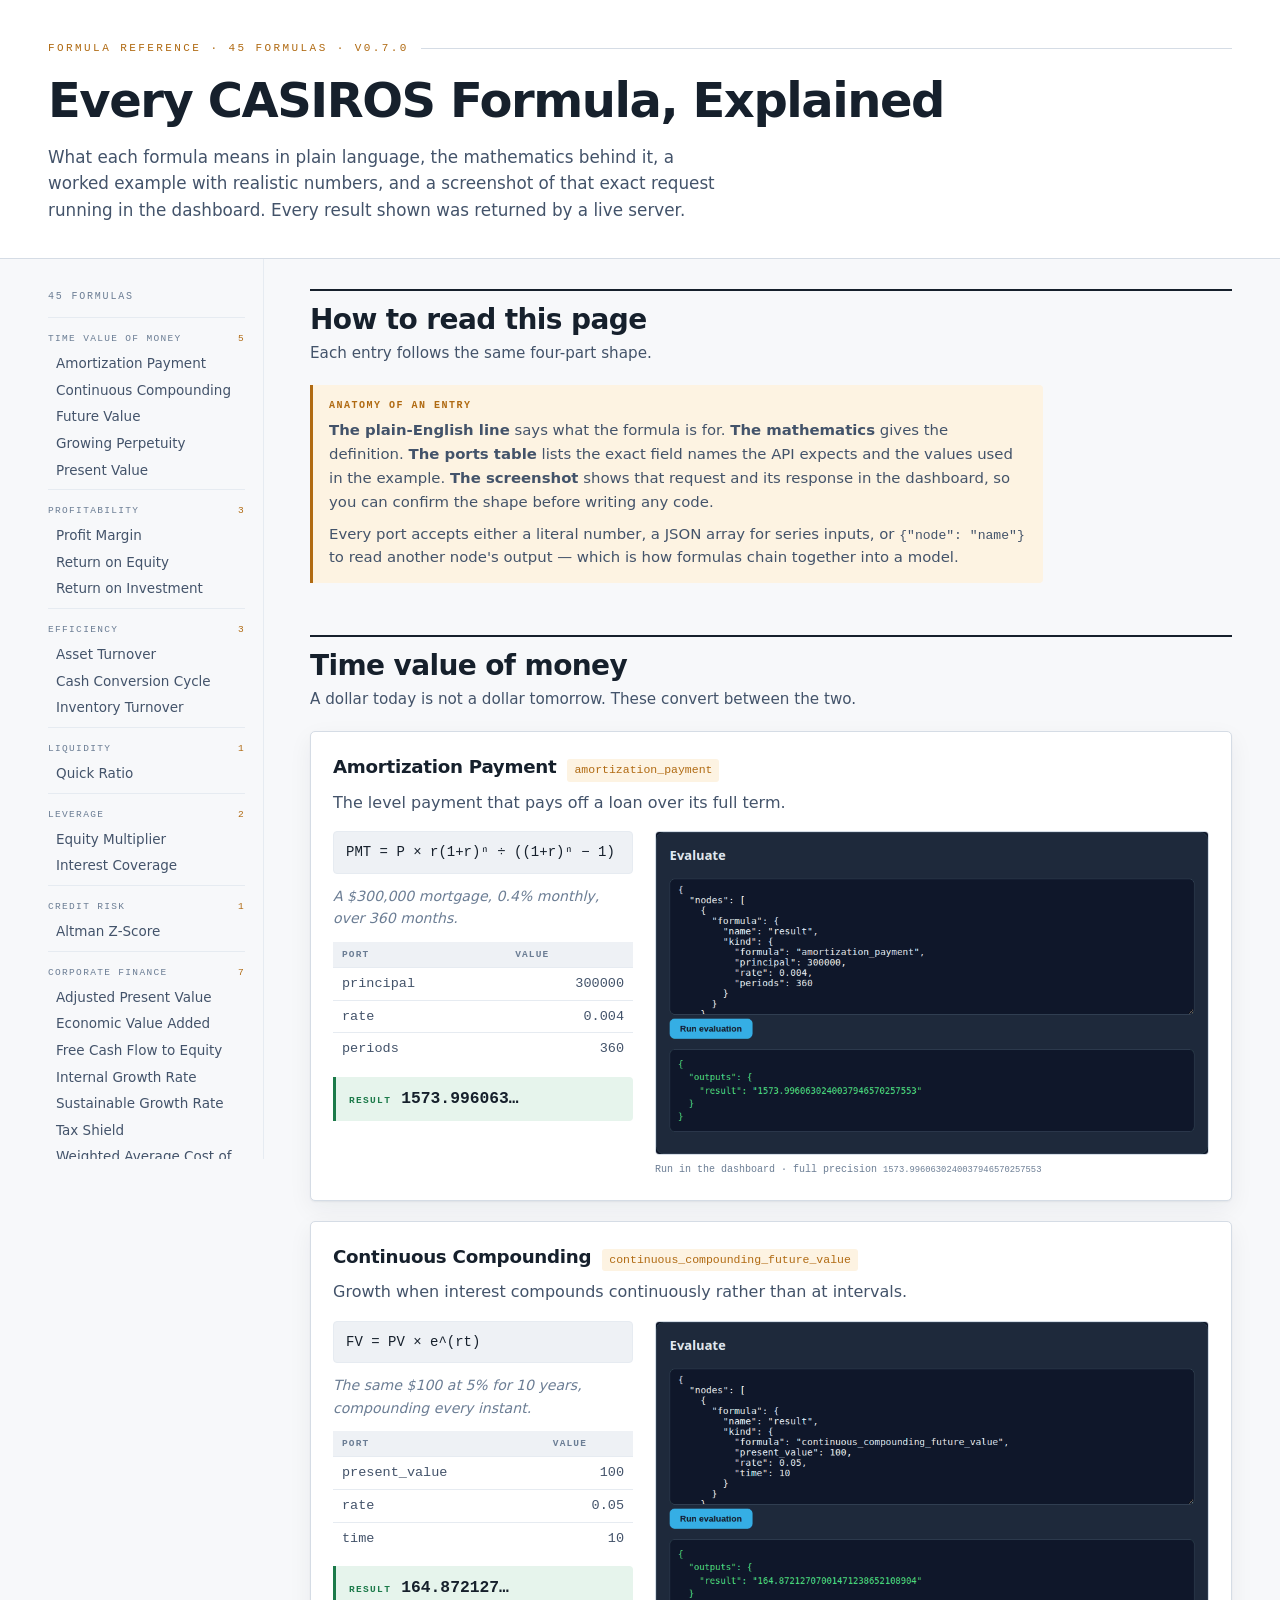
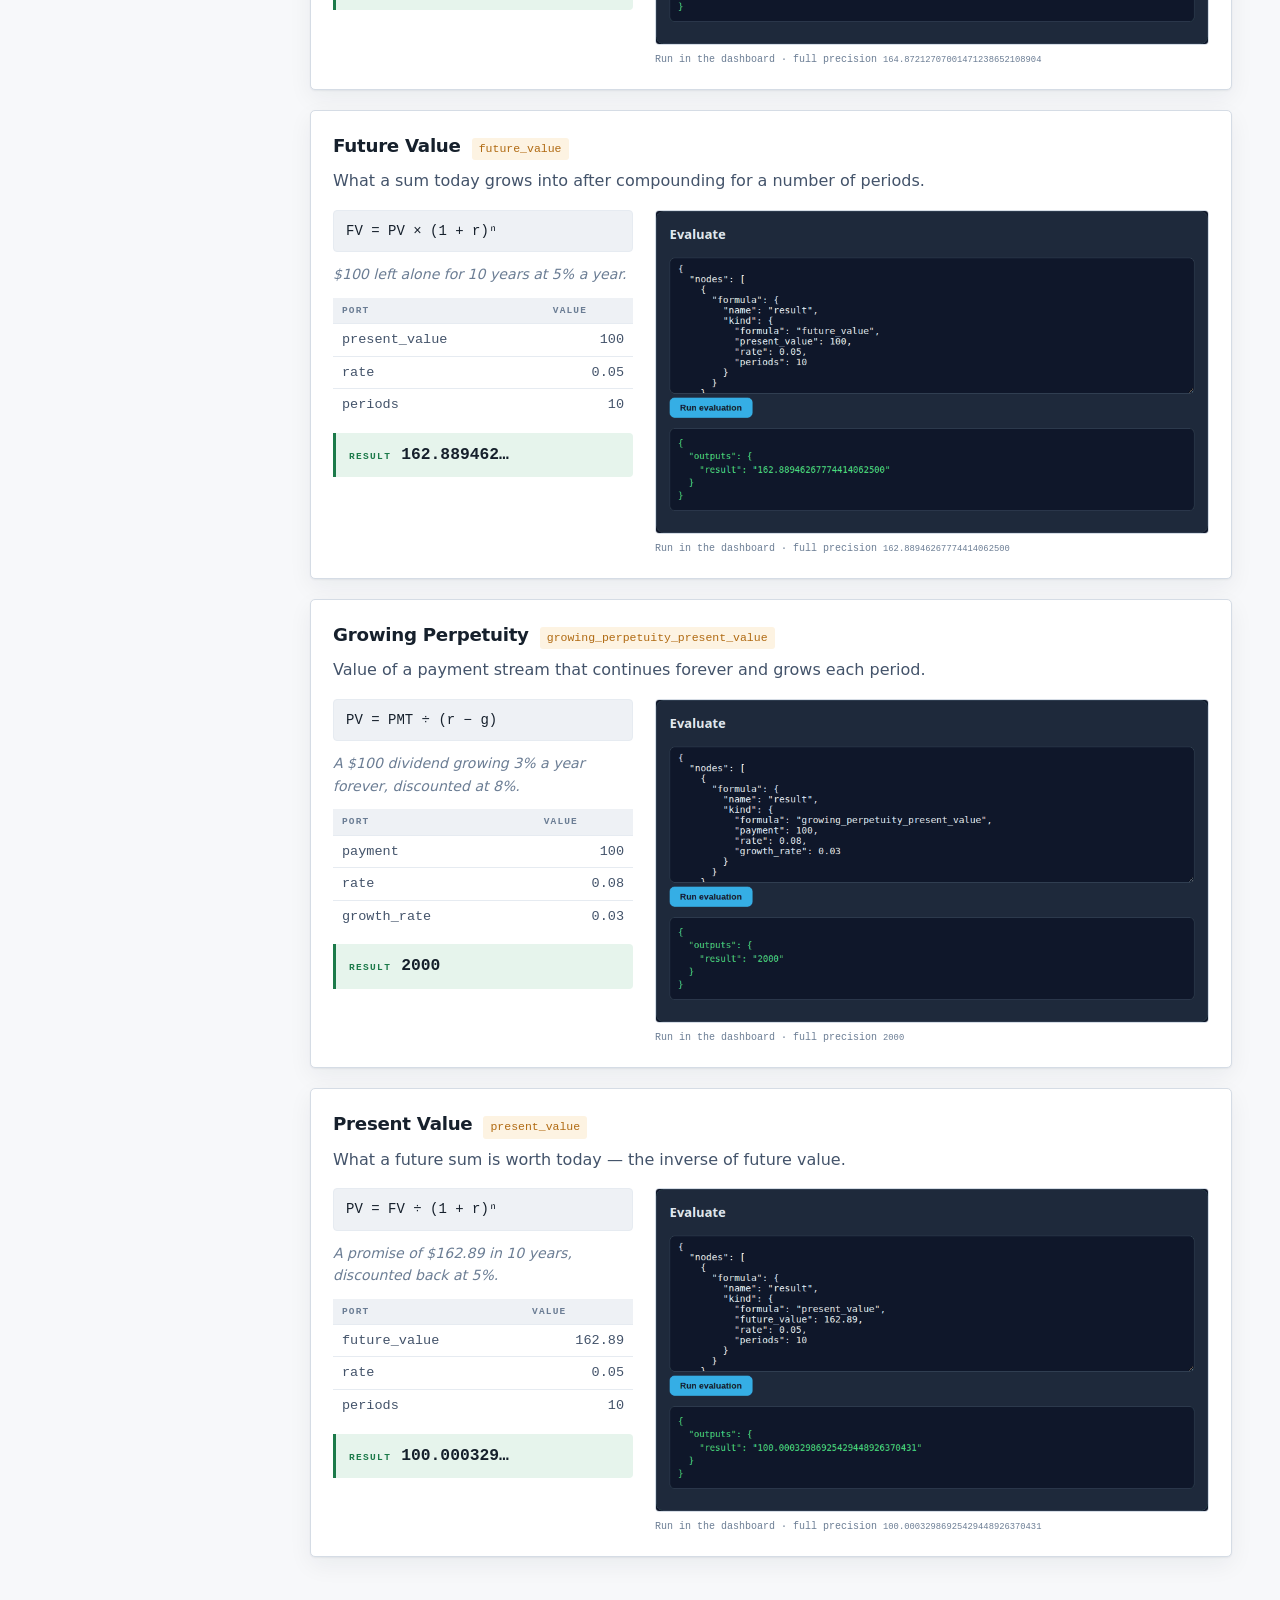
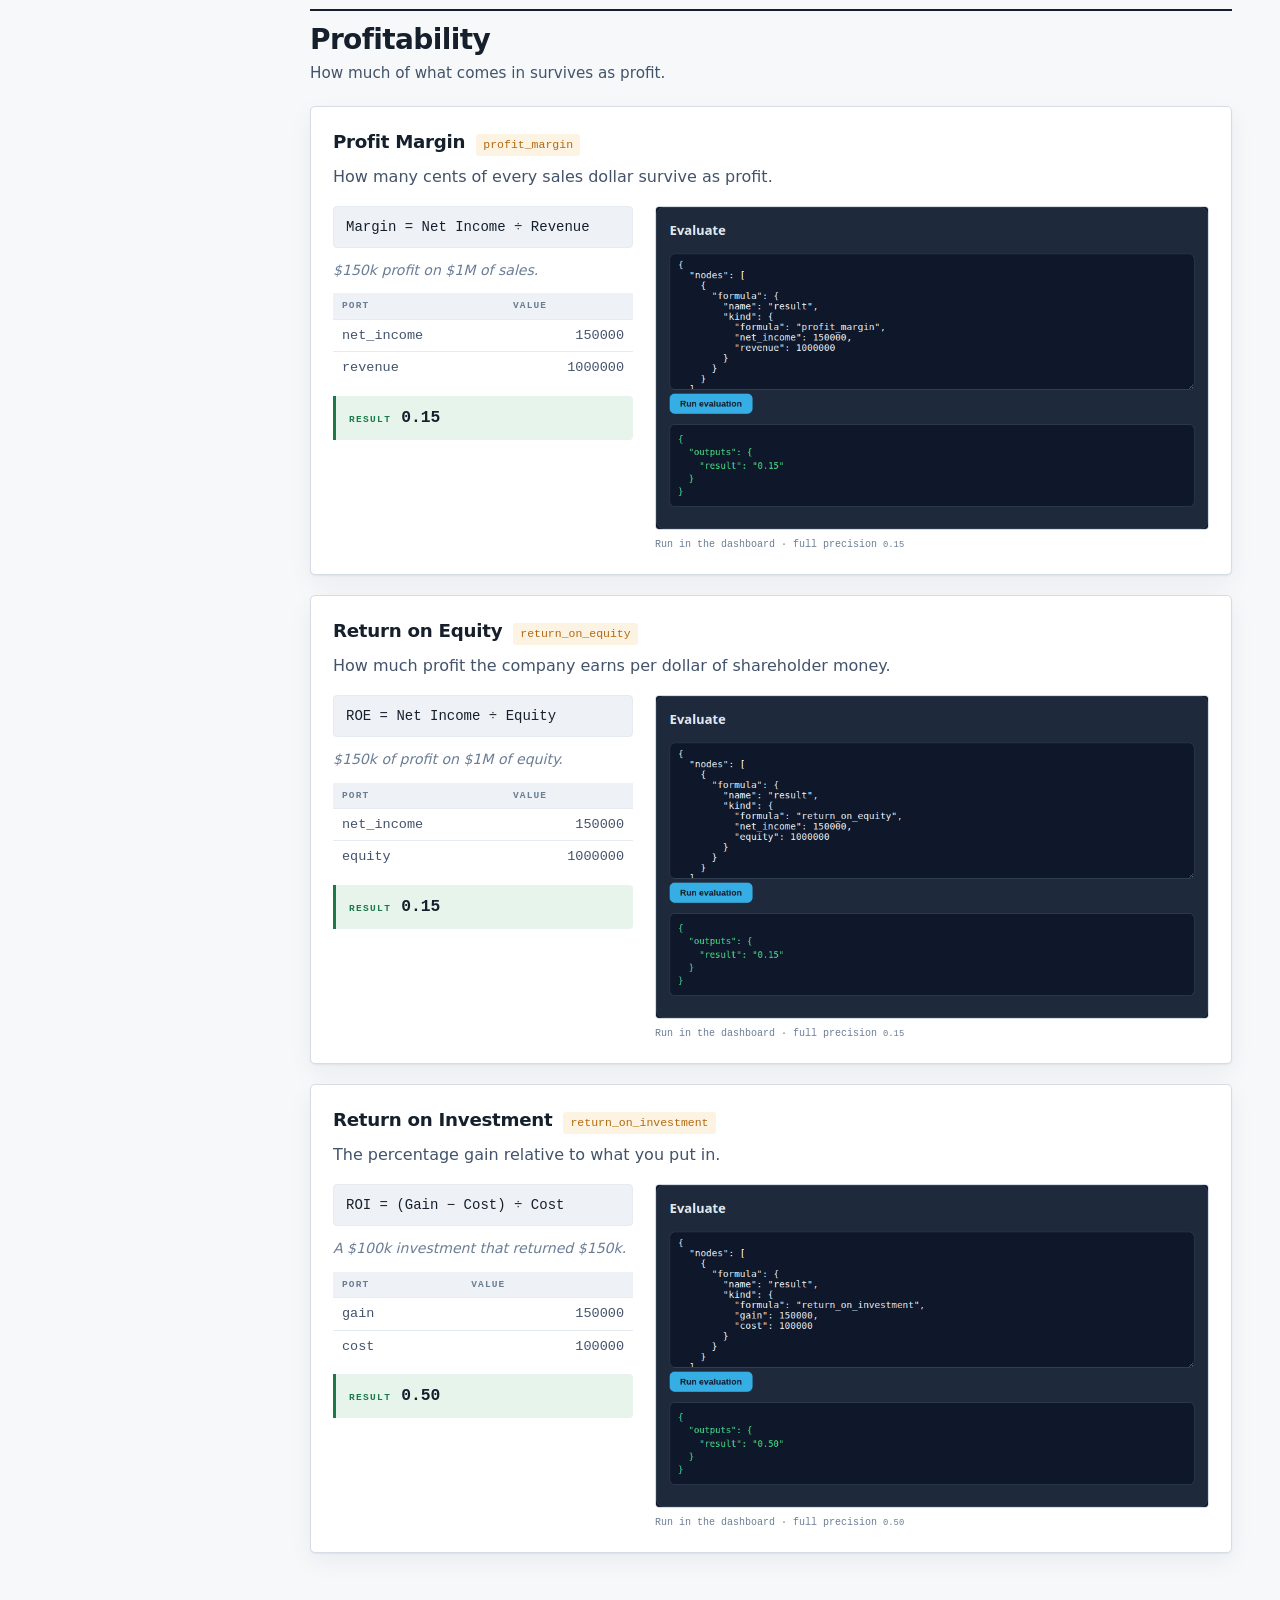
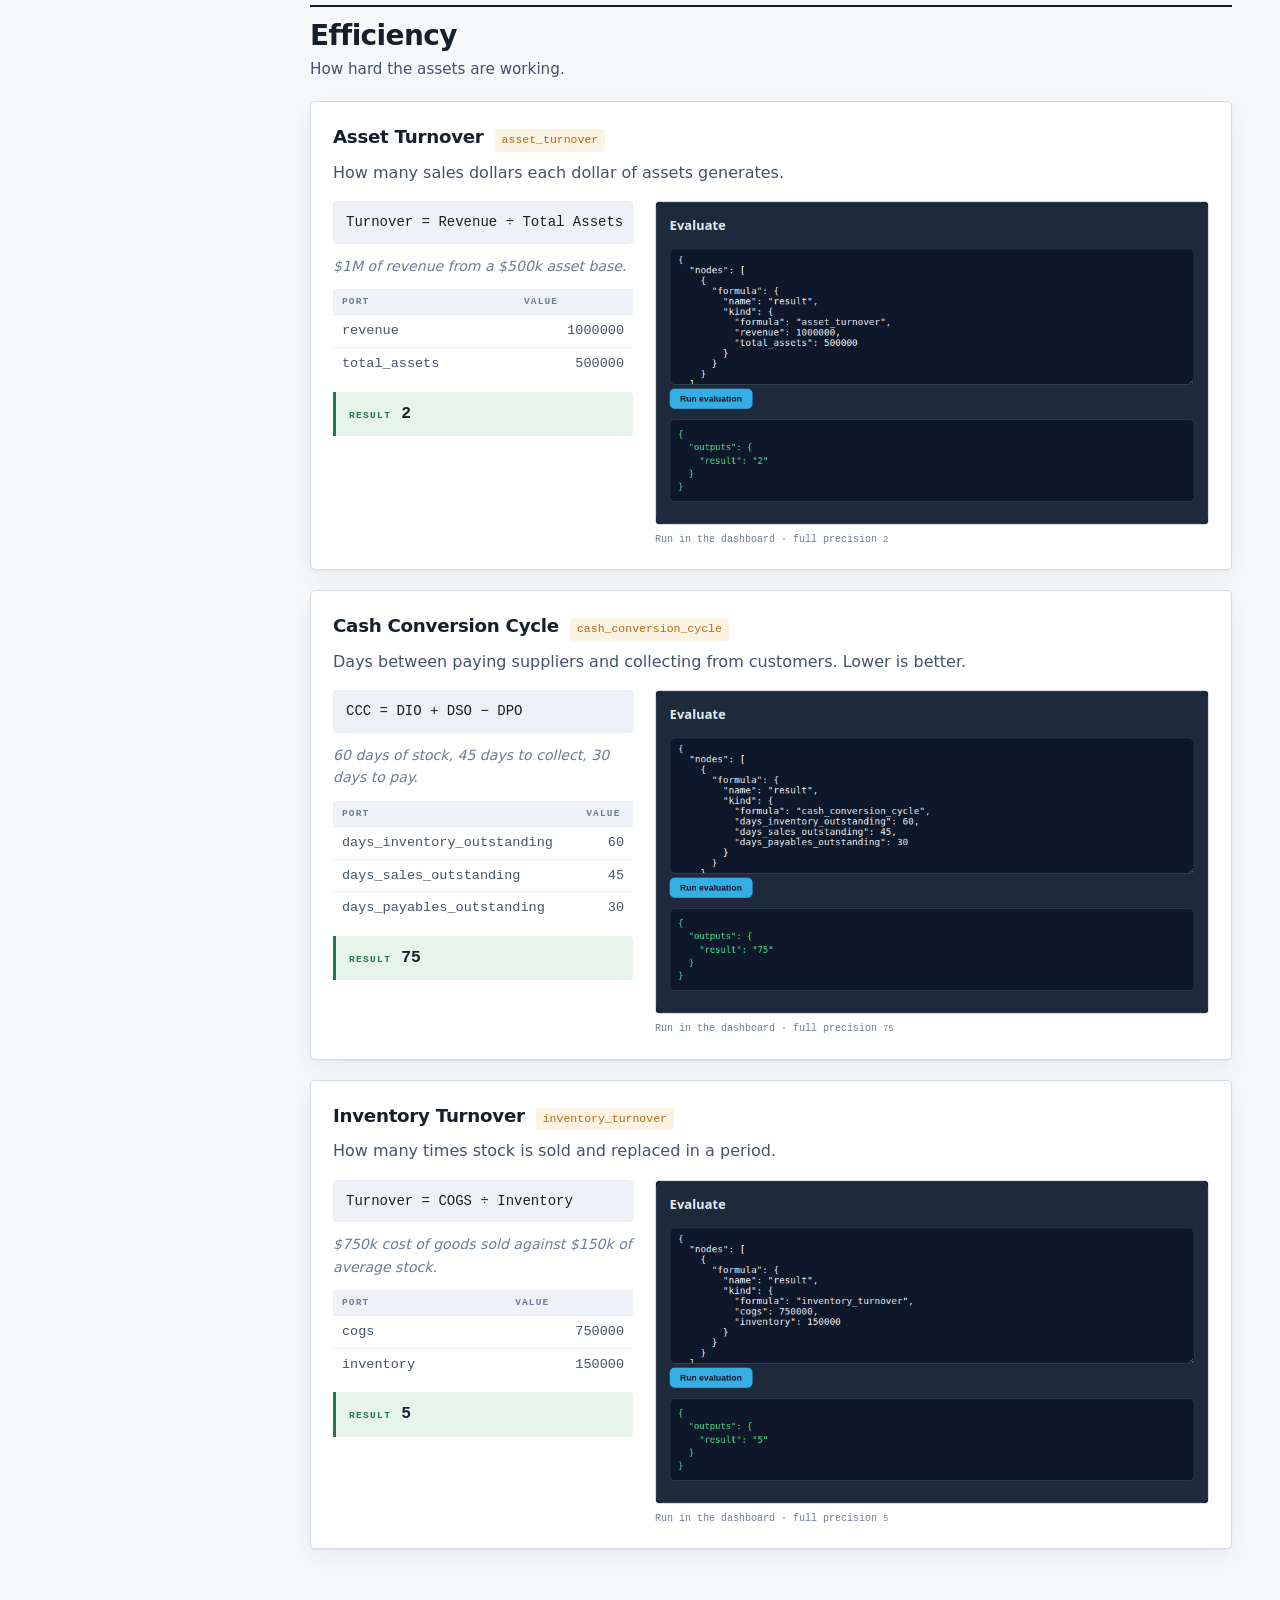
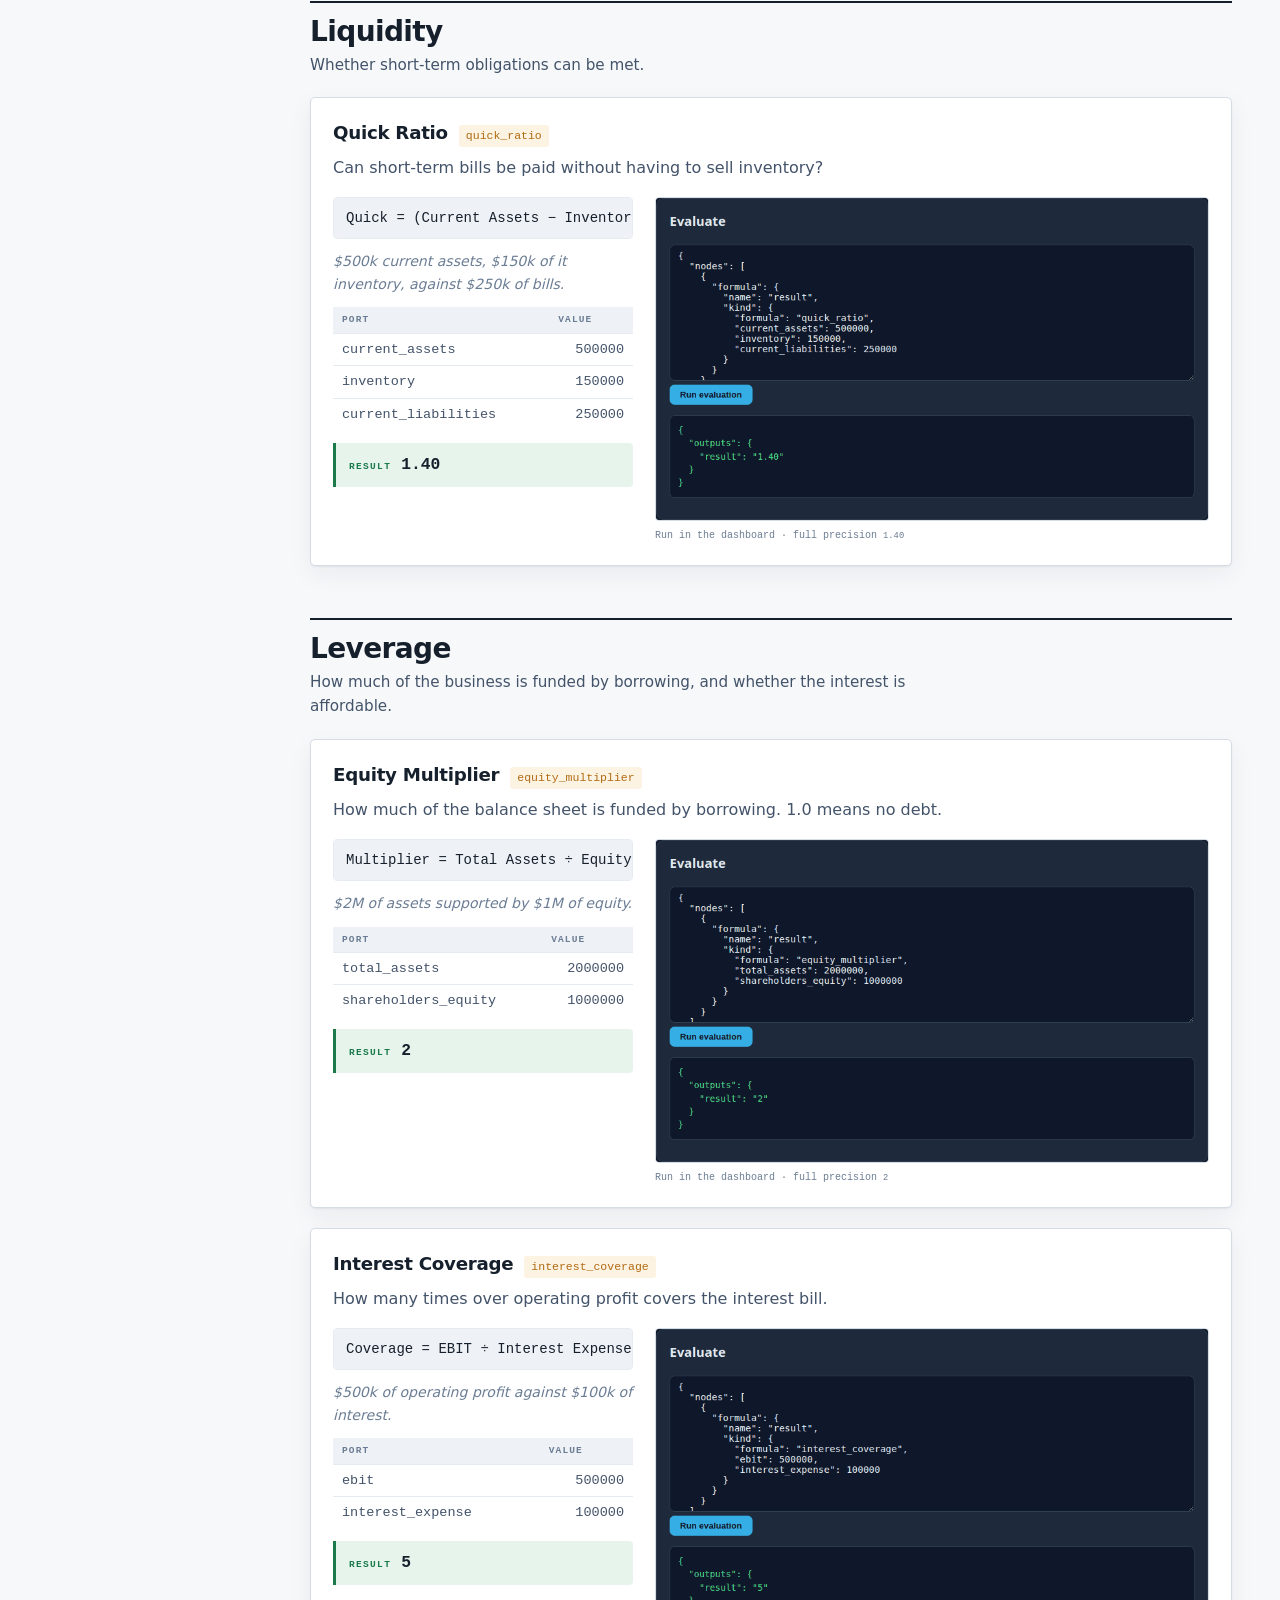
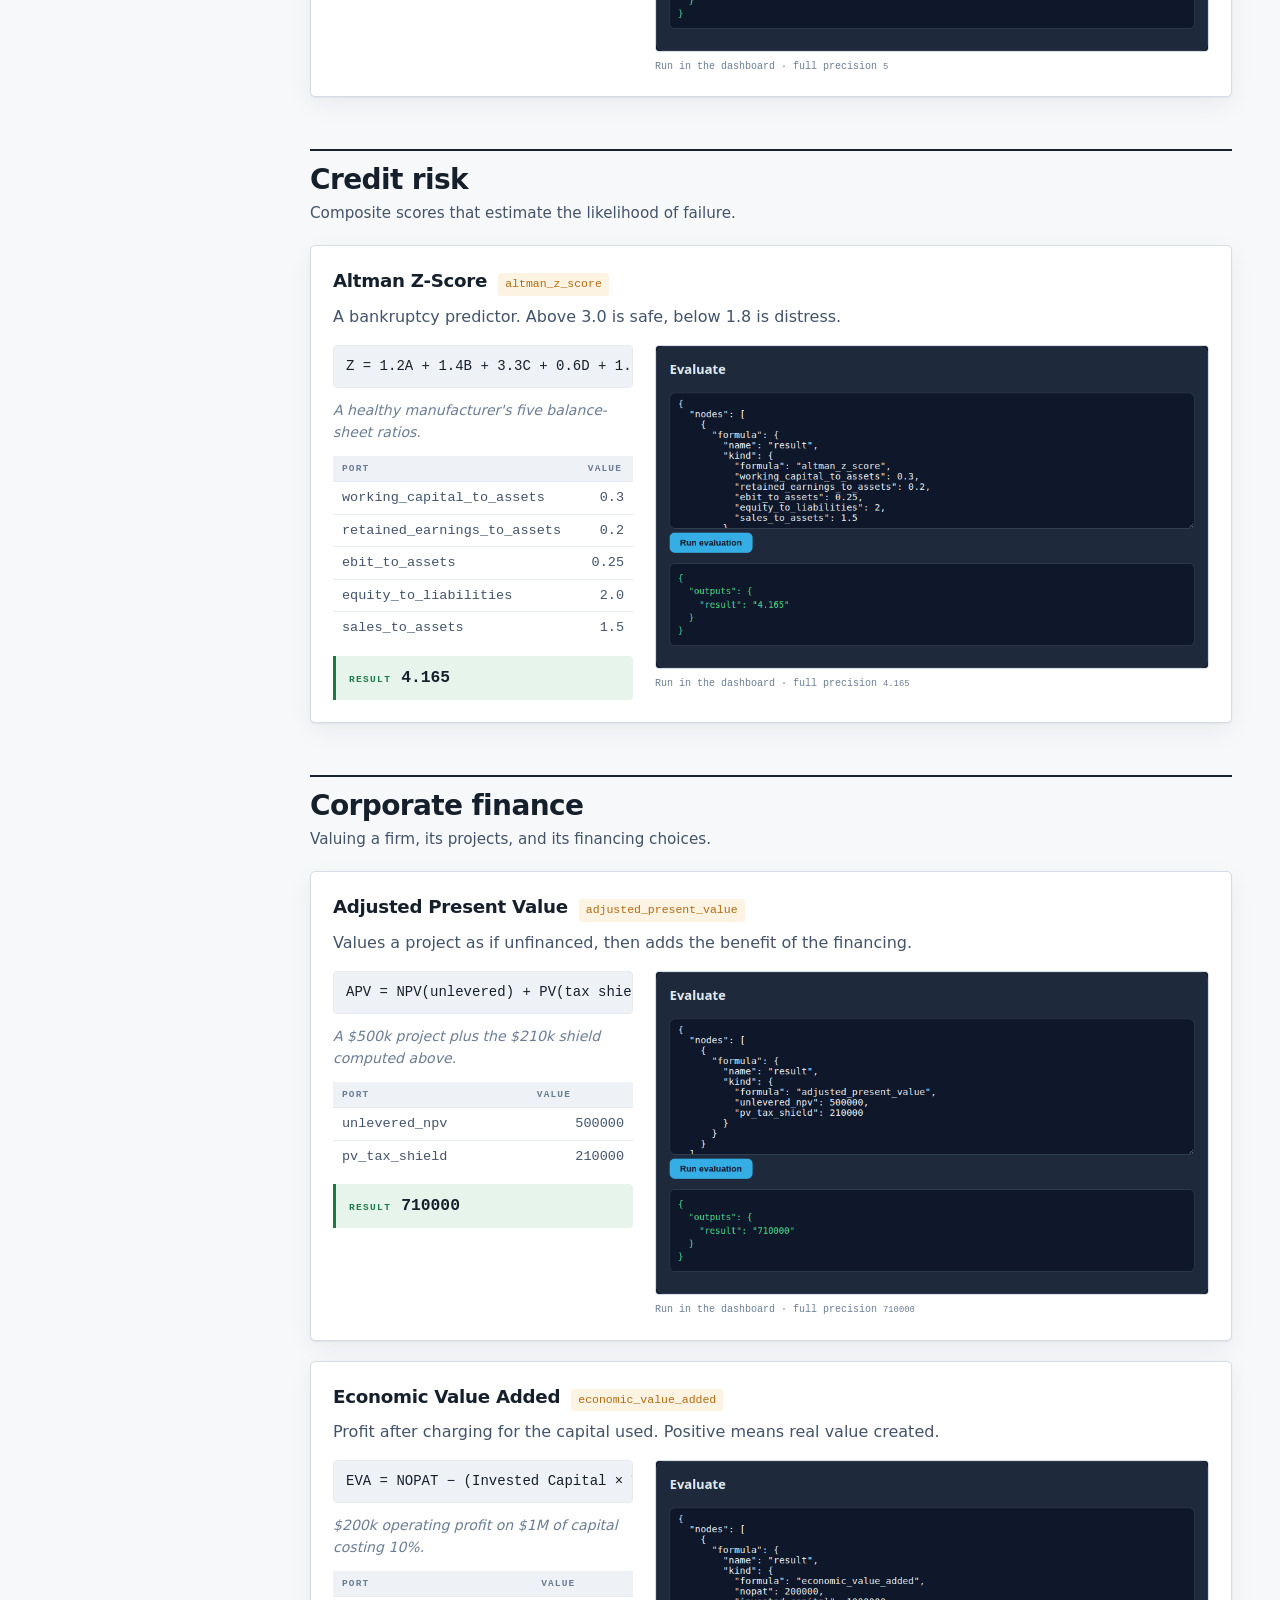
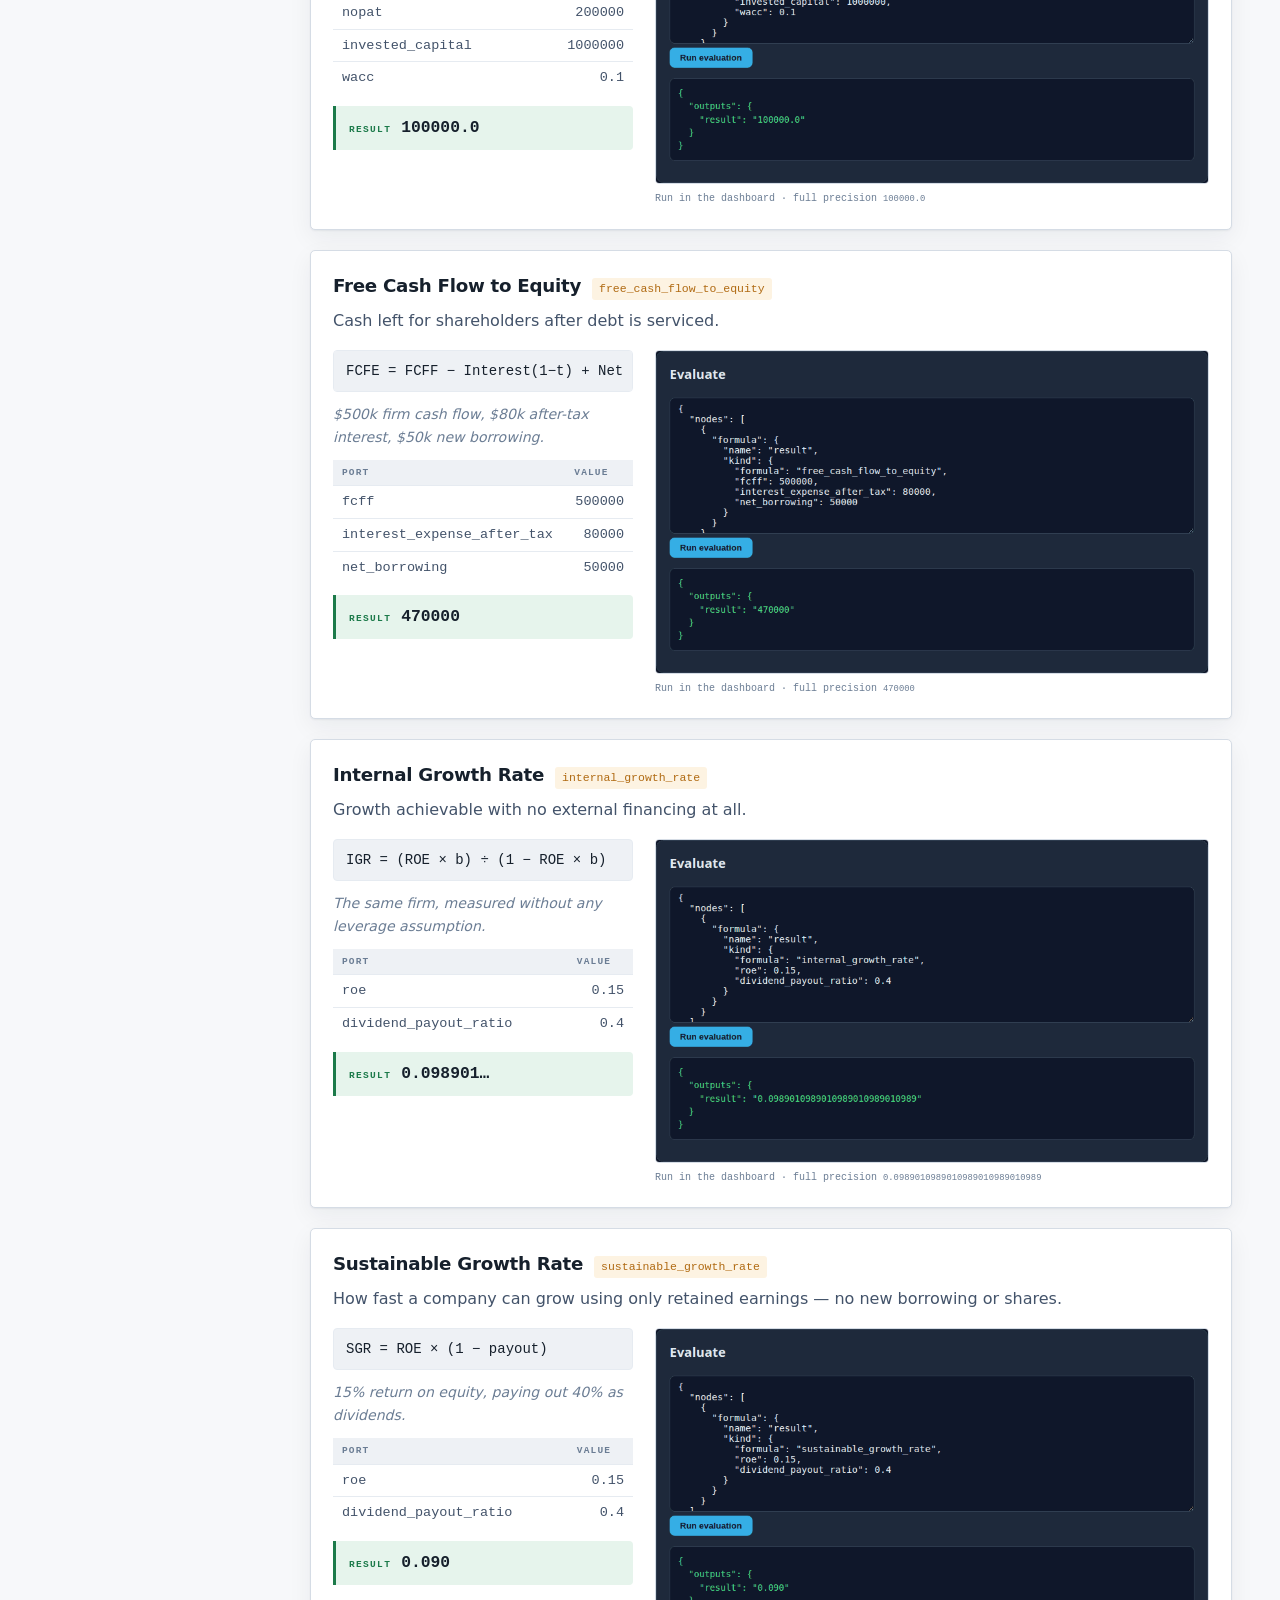
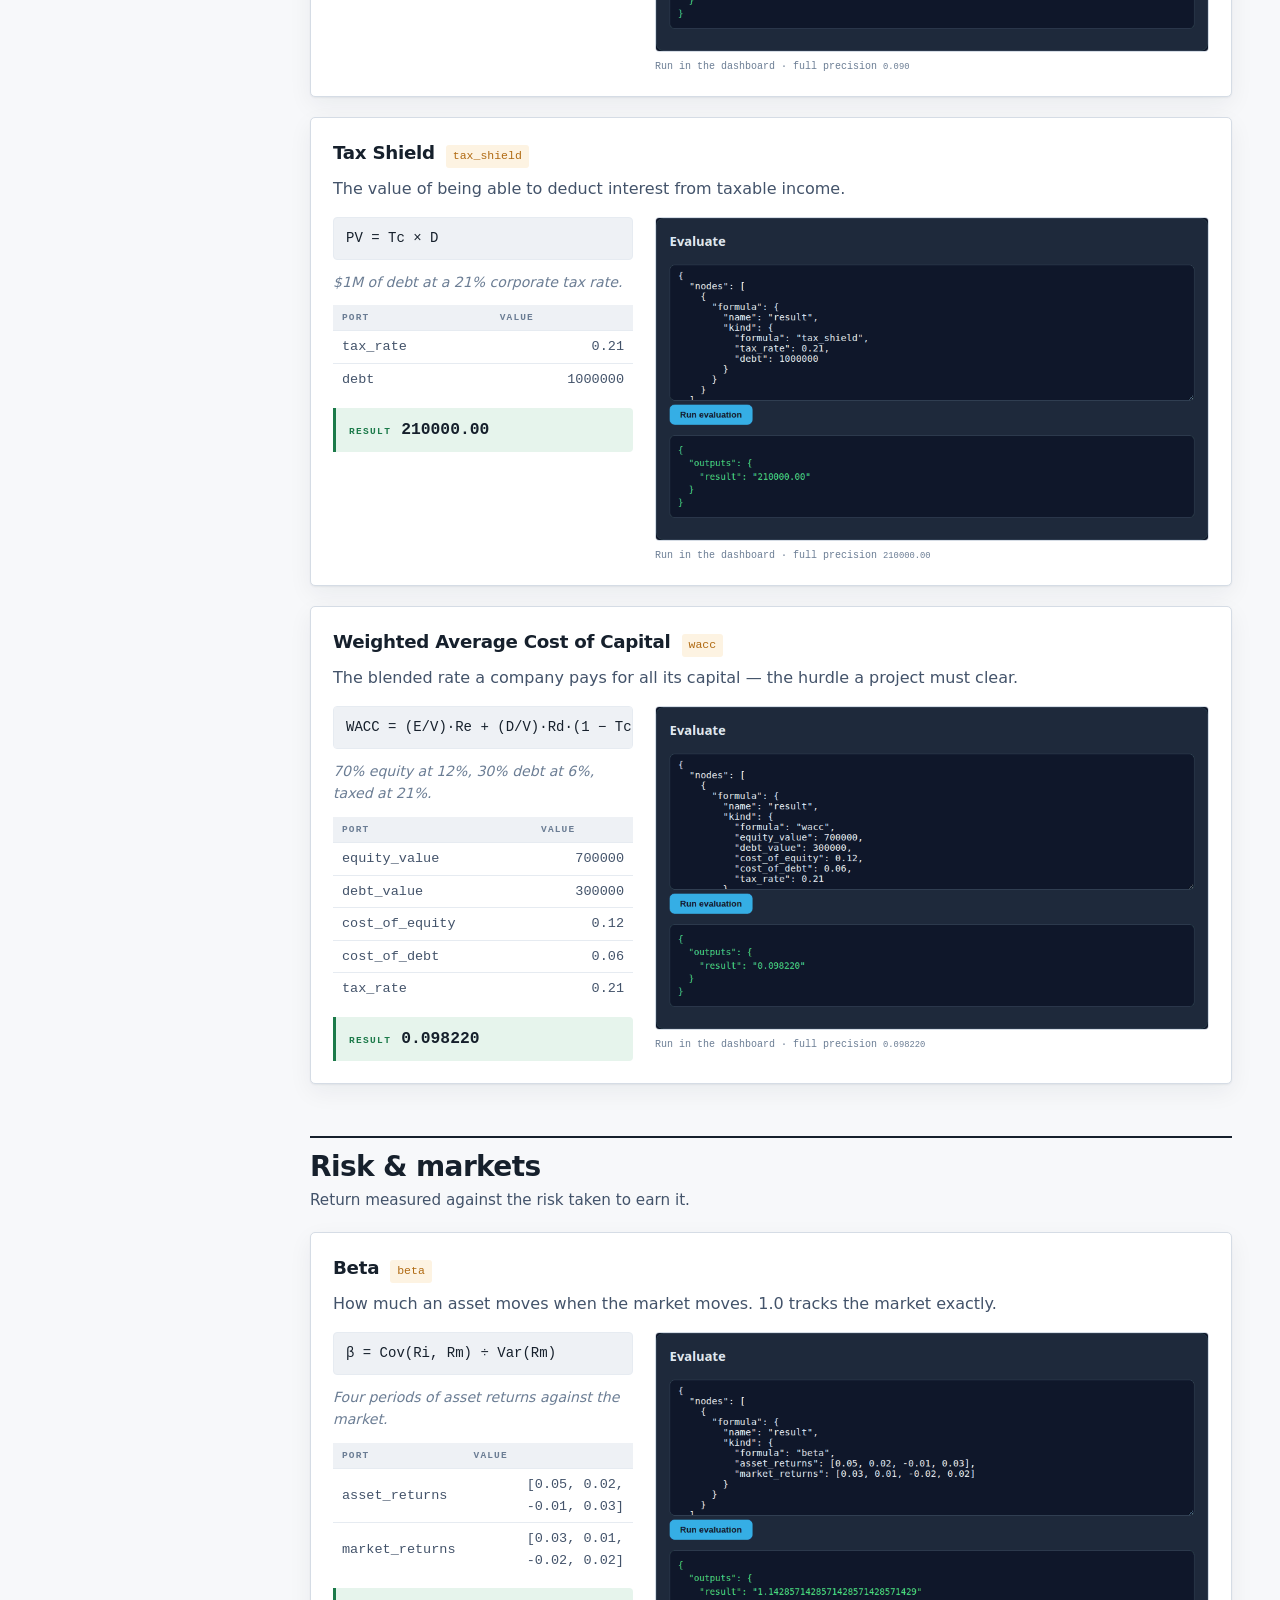
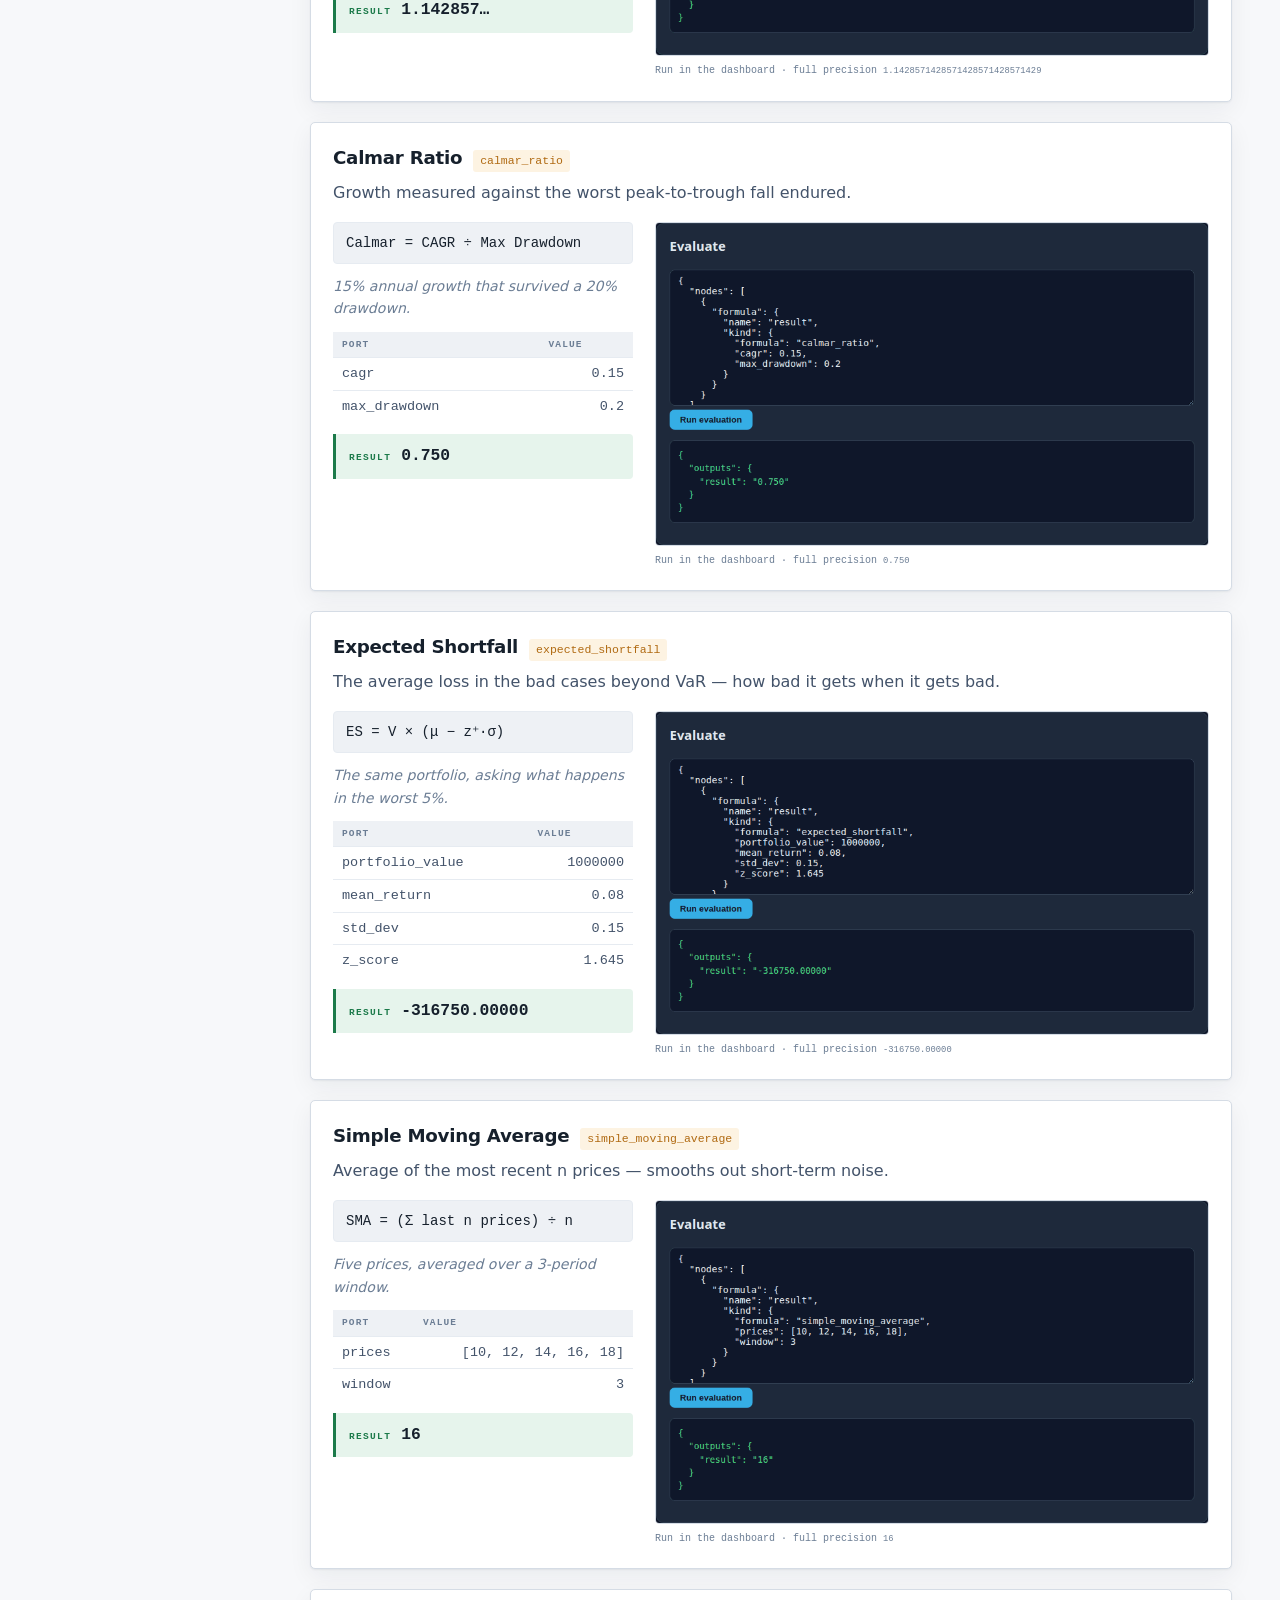
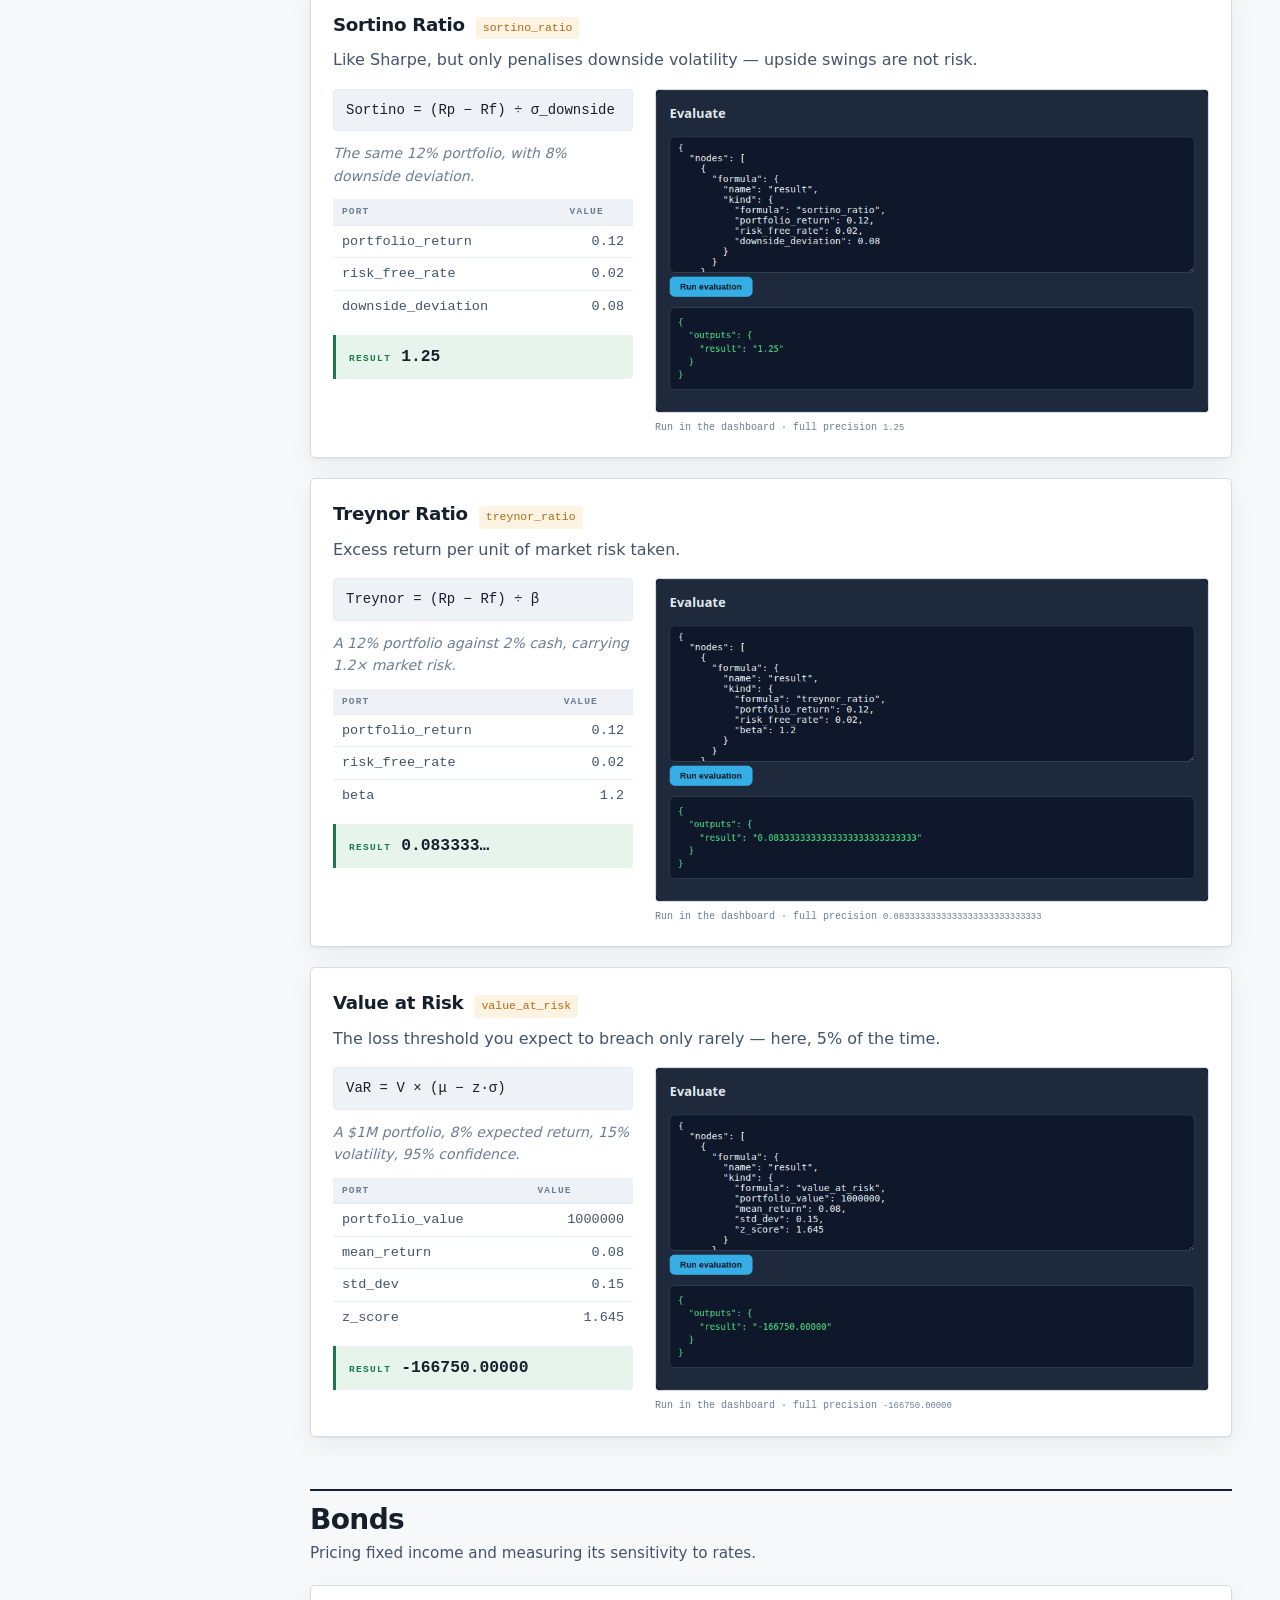
==== docs/formulas.html @ 5f975222 "docs: add the Formula Reference — all 45 formulas explained with screenshots A companion page to the" ====
<!doctype html>
<html lang="en">
<head>
<meta charset="utf-8">
<meta name="viewport" content="width=device-width, initial-scale=1">
<title>CASIROS Formula Reference</title>
<meta name="description" content="Plain-English explanation, mathematics, worked example, and dashboard screenshot for all 45 CASIROS formulas.">
<style>
  :root {
    --ground: #f7f8fa; --panel: #ffffff; --panel-2: #eef1f5;
    --ink: #16202c; --ink-2: #43536a; --ink-3: #6b7d94;
    --rule: #d5dce5; --rule-2: #e6ebf1;
    --accent: #b06a12; --accent-bright: #e8a33d; --accent-wash: #fdf3e2;
    --ok: #1c7a4a; --ok-wash: #e6f4ec;
    --shadow: 0 1px 2px rgba(22,32,44,.06), 0 8px 24px rgba(22,32,44,.06);
    --mono: ui-monospace, "SF Mono", "Cascadia Mono", "JetBrains Mono", Menlo, Consolas, monospace;
    --sans: "Inter Tight", "Helvetica Neue", -apple-system, BlinkMacSystemFont, "Segoe UI", system-ui, sans-serif;
  }
  @media (prefers-color-scheme: dark) {
    :root {
      --ground: #0b1119; --panel: #121b26; --panel-2: #18232f;
      --ink: #e3ebf4; --ink-2: #a8bacd; --ink-3: #7d8ea3;
      --rule: #253243; --rule-2: #1d2733;
      --accent: #e8a33d; --accent-bright: #f5bd67; --accent-wash: #251b0c;
      --ok: #4fc98a; --ok-wash: #0e2419;
      --shadow: 0 1px 2px rgba(0,0,0,.4), 0 10px 30px rgba(0,0,0,.35);
    }
  }
  :root[data-theme="dark"] {
    --ground: #0b1119; --panel: #121b26; --panel-2: #18232f;
    --ink: #e3ebf4; --ink-2: #a8bacd; --ink-3: #7d8ea3;
    --rule: #253243; --rule-2: #1d2733;
    --accent: #e8a33d; --accent-bright: #f5bd67; --accent-wash: #251b0c;
    --ok: #4fc98a; --ok-wash: #0e2419;
    --shadow: 0 1px 2px rgba(0,0,0,.4), 0 10px 30px rgba(0,0,0,.35);
  }
  :root[data-theme="light"] {
    --ground: #f7f8fa; --panel: #ffffff; --panel-2: #eef1f5;
    --ink: #16202c; --ink-2: #43536a; --ink-3: #6b7d94;
    --rule: #d5dce5; --rule-2: #e6ebf1;
    --accent: #b06a12; --accent-bright: #e8a33d; --accent-wash: #fdf3e2;
    --ok: #1c7a4a; --ok-wash: #e6f4ec;
    --shadow: 0 1px 2px rgba(22,32,44,.06), 0 8px 24px rgba(22,32,44,.06);
  }

  * { box-sizing: border-box; }
  body {
    margin: 0; background: var(--ground); color: var(--ink);
    font-family: var(--sans); font-size: 16px; line-height: 1.6;
    -webkit-font-smoothing: antialiased;
  }
  a { color: var(--accent); text-decoration-thickness: 1px; text-underline-offset: 2px; }
  a:focus-visible { outline: 2px solid var(--accent-bright); outline-offset: 3px; border-radius: 2px; }
  code { font-family: var(--mono); font-size: .88em; }

  .masthead { border-bottom: 1px solid var(--rule); background: var(--panel); }
  .masthead-inner { max-width: 1240px; margin: 0 auto; padding: 40px 28px 34px; display: grid; gap: 18px; }
  .stencil {
    font-family: var(--mono); font-size: 11px; letter-spacing: .22em;
    text-transform: uppercase; color: var(--accent); display: flex; align-items: center; gap: 12px;
  }
  .stencil::after { content: ""; flex: 1; height: 1px; background: var(--rule); }
  h1 {
    margin: 0; font-size: clamp(1.9rem, 4.4vw, 3rem); line-height: 1.04;
    letter-spacing: -.03em; font-weight: 700; text-wrap: balance;
  }
  .subtitle { margin: 0; max-width: 64ch; color: var(--ink-2); font-size: 1.05rem; }

  .shell {
    max-width: 1240px; margin: 0 auto; padding: 0 28px 90px;
    display: grid; grid-template-columns: 216px minmax(0,1fr); gap: 46px; align-items: start;
  }
  @media (max-width: 980px) {
    .shell { grid-template-columns: 1fr; gap: 0; }
    .rail { position: static; border-right: 0; border-bottom: 1px solid var(--rule);
            padding: 20px 0; margin-bottom: 26px; max-height: none; }
  }

  .rail {
    position: sticky; top: 0; align-self: start; max-height: 100vh; overflow-y: auto;
    padding: 30px 18px 30px 0; border-right: 1px solid var(--rule-2);
  }
  .rail-head {
    font-family: var(--mono); font-size: 10px; letter-spacing: .18em;
    text-transform: uppercase; color: var(--ink-3); margin: 0 0 12px;
  }
  .tier {
    font-family: var(--mono); font-size: 9.5px; letter-spacing: .14em;
    text-transform: uppercase; color: var(--ink-3);
    padding: 13px 0 5px; border-top: 1px solid var(--rule-2); margin: 6px 0 0;
    display: flex; justify-content: space-between; align-items: baseline; gap: 8px;
  }
  .tier:first-of-type { border-top: 0; margin-top: 0; padding-top: 0; }
  .tier-n { color: var(--accent); font-variant-numeric: tabular-nums; }
  .rail ul { list-style: none; margin: 0 0 4px; padding: 0; display: grid; gap: 1px; }
  .rail a {
    display: block; padding: 4px 8px; border-radius: 3px; text-decoration: none;
    color: var(--ink-2); font-size: .845rem; line-height: 1.3;
  }
  .rail a:hover { background: var(--panel-2); color: var(--ink); }

  main { padding-top: 30px; min-width: 0; }
  section { scroll-margin-top: 20px; margin-bottom: 52px; }
  .g-head { border-top: 2px solid var(--ink); padding-top: 13px; margin-bottom: 20px; }
  .g-head h2 {
    margin: 0; font-size: clamp(1.35rem, 2.6vw, 1.75rem); letter-spacing: -.022em;
    font-weight: 700; line-height: 1.14;
  }
  .g-note { margin: 5px 0 0; color: var(--ink-2); max-width: 66ch; font-size: .95rem; }

  .formula {
    background: var(--panel); border: 1px solid var(--rule); border-radius: 5px;
    padding: 20px 22px 22px; margin-bottom: 20px; scroll-margin-top: 20px;
    box-shadow: var(--shadow);
  }
  .f-head { display: flex; align-items: baseline; gap: 11px; flex-wrap: wrap; margin-bottom: 8px; }
  .f-head h3 { margin: 0; font-size: 1.14rem; letter-spacing: -.015em; font-weight: 650; }
  .f-id {
    font-family: var(--mono); font-size: 11.5px; color: var(--accent);
    background: var(--accent-wash); padding: 2px 7px; border-radius: 3px;
  }
  .f-plain { margin: 0 0 16px; color: var(--ink-2); max-width: 72ch; }

  .f-grid { display: grid; grid-template-columns: minmax(0, 300px) minmax(0, 1fr); gap: 22px; align-items: start; }
  @media (max-width: 860px) { .f-grid { grid-template-columns: 1fr; gap: 16px; } }

  .f-math {
    font-family: var(--mono); font-size: .875rem; color: var(--ink);
    background: var(--panel-2); border: 1px solid var(--rule-2);
    padding: 9px 12px; border-radius: 4px; margin-bottom: 11px;
    overflow-x: auto; white-space: nowrap;
  }
  .f-story { margin: 0 0 12px; color: var(--ink-3); font-size: .88rem; font-style: italic; }

  .f-ports { border-collapse: collapse; width: 100%; font-size: .845rem; margin-bottom: 12px; }
  .f-ports th {
    text-align: left; font-family: var(--mono); font-size: 9.5px; letter-spacing: .12em;
    text-transform: uppercase; color: var(--ink-3); font-weight: 600;
    padding: 5px 9px; background: var(--panel-2); border-bottom: 1px solid var(--rule-2);
  }
  .f-ports td { padding: 5px 9px; border-bottom: 1px solid var(--rule-2); color: var(--ink-2); }
  .f-ports tr:last-child td { border-bottom: 0; }
  .mono-col { font-family: var(--mono); }
  .num { font-variant-numeric: tabular-nums; text-align: right; color: var(--ink); }

  .f-result {
    display: flex; align-items: baseline; gap: 10px; flex-wrap: wrap;
    background: var(--ok-wash); border-left: 3px solid var(--ok);
    padding: 9px 13px; border-radius: 0 4px 4px 0;
  }
  .f-result-label {
    font-family: var(--mono); font-size: 9.5px; letter-spacing: .14em;
    text-transform: uppercase; color: var(--ok); font-weight: 600;
  }
  .f-result-value {
    font-family: var(--mono); font-size: 1.02rem; font-weight: 700;
    color: var(--ink); font-variant-numeric: tabular-nums;
  }

  .f-shot { margin: 0; }
  .f-shot img {
    display: block; width: 100%; height: auto; border-radius: 4px;
    border: 1px solid var(--rule); background: var(--panel-2);
  }
  .f-shot figcaption {
    font-family: var(--mono); font-size: 10px; color: var(--ink-3);
    margin-top: 7px; line-height: 1.5; word-break: break-all;
  }

  .note {
    border-left: 3px solid var(--accent); background: var(--accent-wash);
    padding: 13px 16px; border-radius: 0 4px 4px 0; margin: 20px 0; max-width: 72ch;
  }
  .note p { margin: 0; color: var(--ink-2); font-size: .93rem; }
  .note p + p { margin-top: 8px; }
  .note-label {
    font-family: var(--mono); font-size: 10px; letter-spacing: .15em;
    text-transform: uppercase; color: var(--accent); display: block;
    margin-bottom: 5px; font-weight: 600;
  }

  footer {
    max-width: 1240px; margin: 0 auto; padding: 26px 28px 56px;
    border-top: 1px solid var(--rule); color: var(--ink-3); font-size: .85rem;
  }
  footer p { color: var(--ink-3); max-width: 72ch; margin: 0; }
  @media (prefers-reduced-motion: reduce) { * { animation: none !important; transition: none !important; } }
</style>
</head>
<body>
<header class="masthead">
  <div class="masthead-inner">
    <div class="stencil">Formula Reference &middot; 45 formulas &middot; v0.7.0</div>
    <h1>Every CASIROS Formula, Explained</h1>
    <p class="subtitle">
      What each formula means in plain language, the mathematics behind it, a
      worked example with realistic numbers, and a screenshot of that exact
      request running in the dashboard. Every result shown was returned by a
      live server.
    </p>
  </div>
</header>

<div class="shell">
  <nav class="rail" aria-label="Formula index">
    <p class="rail-head">45 formulas</p>
      <p class="tier">Time value of money <span class="tier-n">5</span></p>
      <ul>
        <li><a href="#amortization-payment">Amortization Payment</a></li>
        <li><a href="#continuous-compounding-future-value">Continuous Compounding</a></li>
        <li><a href="#future-value">Future Value</a></li>
        <li><a href="#growing-perpetuity-present-value">Growing Perpetuity</a></li>
        <li><a href="#present-value">Present Value</a></li>
      </ul>
      <p class="tier">Profitability <span class="tier-n">3</span></p>
      <ul>
        <li><a href="#profit-margin">Profit Margin</a></li>
        <li><a href="#return-on-equity">Return on Equity</a></li>
        <li><a href="#return-on-investment">Return on Investment</a></li>
      </ul>
      <p class="tier">Efficiency <span class="tier-n">3</span></p>
      <ul>
        <li><a href="#asset-turnover">Asset Turnover</a></li>
        <li><a href="#cash-conversion-cycle">Cash Conversion Cycle</a></li>
        <li><a href="#inventory-turnover">Inventory Turnover</a></li>
      </ul>
      <p class="tier">Liquidity <span class="tier-n">1</span></p>
      <ul>
        <li><a href="#quick-ratio">Quick Ratio</a></li>
      </ul>
      <p class="tier">Leverage <span class="tier-n">2</span></p>
      <ul>
        <li><a href="#equity-multiplier">Equity Multiplier</a></li>
        <li><a href="#interest-coverage">Interest Coverage</a></li>
      </ul>
      <p class="tier">Credit risk <span class="tier-n">1</span></p>
      <ul>
        <li><a href="#altman-z-score">Altman Z-Score</a></li>
      </ul>
      <p class="tier">Corporate finance <span class="tier-n">7</span></p>
      <ul>
        <li><a href="#adjusted-present-value">Adjusted Present Value</a></li>
        <li><a href="#economic-value-added">Economic Value Added</a></li>
        <li><a href="#free-cash-flow-to-equity">Free Cash Flow to Equity</a></li>
        <li><a href="#internal-growth-rate">Internal Growth Rate</a></li>
        <li><a href="#sustainable-growth-rate">Sustainable Growth Rate</a></li>
        <li><a href="#tax-shield">Tax Shield</a></li>
        <li><a href="#wacc">Weighted Average Cost of Capital</a></li>
      </ul>
      <p class="tier">Risk &amp; markets <span class="tier-n">7</span></p>
      <ul>
        <li><a href="#beta">Beta</a></li>
        <li><a href="#calmar-ratio">Calmar Ratio</a></li>
        <li><a href="#expected-shortfall">Expected Shortfall</a></li>
        <li><a href="#simple-moving-average">Simple Moving Average</a></li>
        <li><a href="#sortino-ratio">Sortino Ratio</a></li>
        <li><a href="#treynor-ratio">Treynor Ratio</a></li>
        <li><a href="#value-at-risk">Value at Risk</a></li>
      </ul>
      <p class="tier">Bonds <span class="tier-n">5</span></p>
      <ul>
        <li><a href="#convexity">Convexity</a></li>
        <li><a href="#discounted-cash-flow">Discounted Cash Flow</a></li>
        <li><a href="#macaulay-duration">Macaulay Duration</a></li>
        <li><a href="#modified-duration">Modified Duration</a></li>
        <li><a href="#yield-to-maturity-approximation">Yield to Maturity (approx.)</a></li>
      </ul>
      <p class="tier">Banking <span class="tier-n">2</span></p>
      <ul>
        <li><a href="#capital-adequacy-ratio">Capital Adequacy Ratio</a></li>
        <li><a href="#provision-coverage-ratio">Provision Coverage Ratio</a></li>
      </ul>
      <p class="tier">Options <span class="tier-n">9</span></p>
      <ul>
        <li><a href="#binomial-option-call">Binomial Call</a></li>
        <li><a href="#binomial-option-put">Binomial Put</a></li>
        <li><a href="#black-scholes-call">Black-Scholes Call</a></li>
        <li><a href="#black-scholes-put">Black-Scholes Put</a></li>
        <li><a href="#black-scholes-delta">Delta</a></li>
        <li><a href="#black-scholes-gamma">Gamma</a></li>
        <li><a href="#black-scholes-rho">Rho</a></li>
        <li><a href="#black-scholes-theta">Theta</a></li>
        <li><a href="#black-scholes-vega">Vega</a></li>
      </ul>
  </nav>

  <main>

    <section id="how-to-read">
      <div class="g-head">
        <h2>How to read this page</h2>
        <p class="g-note">Each entry follows the same four-part shape.</p>
      </div>

      <div class="note">
        <span class="note-label">Anatomy of an entry</span>
        <p>
          <strong>The plain-English line</strong> says what the formula is for.
          <strong>The mathematics</strong> gives the definition.
          <strong>The ports table</strong> lists the exact field names the API
          expects and the values used in the example.
          <strong>The screenshot</strong> shows that request and its response in
          the dashboard, so you can confirm the shape before writing any code.
        </p>
        <p>
          Every port accepts either a literal number, a JSON array for series
          inputs, or <code>{"node": "name"}</code> to read another node's output —
          which is how formulas chain together into a model.
        </p>
      </div>
    </section>

    <section id="time-value-of-money">
      <div class="g-head">
        <h2>Time value of money</h2>
        <p class="g-note">A dollar today is not a dollar tomorrow. These convert between the two.</p>
      </div>

      <article class="formula" id="amortization-payment">
        <header class="f-head">
          <h3>Amortization Payment</h3>
          <code class="f-id">amortization_payment</code>
        </header>

        <p class="f-plain">The level payment that pays off a loan over its full term.</p>

        <div class="f-grid">
          <div class="f-left">
            <div class="f-math">PMT = P × r(1+r)ⁿ ÷ ((1+r)ⁿ − 1)</div>
            <p class="f-story">A $300,000 mortgage, 0.4% monthly, over 360 months.</p>
            <table class="f-ports">
              <thead><tr><th>Port</th><th>Value</th></tr></thead>
              <tbody>
            <tr><td class="mono-col">principal</td><td class="mono-col num">300000</td></tr>
            <tr><td class="mono-col">rate</td><td class="mono-col num">0.004</td></tr>
            <tr><td class="mono-col">periods</td><td class="mono-col num">360</td></tr>
              </tbody>
            </table>
            <div class="f-result">
              <span class="f-result-label">Result</span>
              <span class="f-result-value">1573.996063…</span>
            </div>
          </div>
          <figure class="f-shot">
            <img loading="lazy" src="img/formulas/amortization_payment.png" width="852" height="497" alt="The CASIROS dashboard Evaluate panel showing a Amortization Payment request using formula amortization_payment, and the returned result 1573.996063….">
            <figcaption>Run in the dashboard &middot; full precision <code>1573.9960630240037946570257553</code></figcaption>
          </figure>
        </div>
      </article>
      <article class="formula" id="continuous-compounding-future-value">
        <header class="f-head">
          <h3>Continuous Compounding</h3>
          <code class="f-id">continuous_compounding_future_value</code>
        </header>

        <p class="f-plain">Growth when interest compounds continuously rather than at intervals.</p>

        <div class="f-grid">
          <div class="f-left">
            <div class="f-math">FV = PV × e^(rt)</div>
            <p class="f-story">The same $100 at 5% for 10 years, compounding every instant.</p>
            <table class="f-ports">
              <thead><tr><th>Port</th><th>Value</th></tr></thead>
              <tbody>
            <tr><td class="mono-col">present_value</td><td class="mono-col num">100</td></tr>
            <tr><td class="mono-col">rate</td><td class="mono-col num">0.05</td></tr>
            <tr><td class="mono-col">time</td><td class="mono-col num">10</td></tr>
              </tbody>
            </table>
            <div class="f-result">
              <span class="f-result-label">Result</span>
              <span class="f-result-value">164.872127…</span>
            </div>
          </div>
          <figure class="f-shot">
            <img loading="lazy" src="img/formulas/continuous_compounding_future_value.png" width="852" height="497" alt="The CASIROS dashboard Evaluate panel showing a Continuous Compounding request using formula continuous_compounding_future_value, and the returned result 164.872127….">
            <figcaption>Run in the dashboard &middot; full precision <code>164.87212707001471238652108904</code></figcaption>
          </figure>
        </div>
      </article>
      <article class="formula" id="future-value">
        <header class="f-head">
          <h3>Future Value</h3>
          <code class="f-id">future_value</code>
        </header>

        <p class="f-plain">What a sum today grows into after compounding for a number of periods.</p>

        <div class="f-grid">
          <div class="f-left">
            <div class="f-math">FV = PV × (1 + r)ⁿ</div>
            <p class="f-story">$100 left alone for 10 years at 5% a year.</p>
            <table class="f-ports">
              <thead><tr><th>Port</th><th>Value</th></tr></thead>
              <tbody>
            <tr><td class="mono-col">present_value</td><td class="mono-col num">100</td></tr>
            <tr><td class="mono-col">rate</td><td class="mono-col num">0.05</td></tr>
            <tr><td class="mono-col">periods</td><td class="mono-col num">10</td></tr>
              </tbody>
            </table>
            <div class="f-result">
              <span class="f-result-label">Result</span>
              <span class="f-result-value">162.889462…</span>
            </div>
          </div>
          <figure class="f-shot">
            <img loading="lazy" src="img/formulas/future_value.png" width="852" height="497" alt="The CASIROS dashboard Evaluate panel showing a Future Value request using formula future_value, and the returned result 162.889462….">
            <figcaption>Run in the dashboard &middot; full precision <code>162.88946267774414062500</code></figcaption>
          </figure>
        </div>
      </article>
      <article class="formula" id="growing-perpetuity-present-value">
        <header class="f-head">
          <h3>Growing Perpetuity</h3>
          <code class="f-id">growing_perpetuity_present_value</code>
        </header>

        <p class="f-plain">Value of a payment stream that continues forever and grows each period.</p>

        <div class="f-grid">
          <div class="f-left">
            <div class="f-math">PV = PMT ÷ (r − g)</div>
            <p class="f-story">A $100 dividend growing 3% a year forever, discounted at 8%.</p>
            <table class="f-ports">
              <thead><tr><th>Port</th><th>Value</th></tr></thead>
              <tbody>
            <tr><td class="mono-col">payment</td><td class="mono-col num">100</td></tr>
            <tr><td class="mono-col">rate</td><td class="mono-col num">0.08</td></tr>
            <tr><td class="mono-col">growth_rate</td><td class="mono-col num">0.03</td></tr>
              </tbody>
            </table>
            <div class="f-result">
              <span class="f-result-label">Result</span>
              <span class="f-result-value">2000</span>
            </div>
          </div>
          <figure class="f-shot">
            <img loading="lazy" src="img/formulas/growing_perpetuity_present_value.png" width="852" height="497" alt="The CASIROS dashboard Evaluate panel showing a Growing Perpetuity request using formula growing_perpetuity_present_value, and the returned result 2000.">
            <figcaption>Run in the dashboard &middot; full precision <code>2000</code></figcaption>
          </figure>
        </div>
      </article>
      <article class="formula" id="present-value">
        <header class="f-head">
          <h3>Present Value</h3>
          <code class="f-id">present_value</code>
        </header>

        <p class="f-plain">What a future sum is worth today — the inverse of future value.</p>

        <div class="f-grid">
          <div class="f-left">
            <div class="f-math">PV = FV ÷ (1 + r)ⁿ</div>
            <p class="f-story">A promise of $162.89 in 10 years, discounted back at 5%.</p>
            <table class="f-ports">
              <thead><tr><th>Port</th><th>Value</th></tr></thead>
              <tbody>
            <tr><td class="mono-col">future_value</td><td class="mono-col num">162.89</td></tr>
            <tr><td class="mono-col">rate</td><td class="mono-col num">0.05</td></tr>
            <tr><td class="mono-col">periods</td><td class="mono-col num">10</td></tr>
              </tbody>
            </table>
            <div class="f-result">
              <span class="f-result-label">Result</span>
              <span class="f-result-value">100.000329…</span>
            </div>
          </div>
          <figure class="f-shot">
            <img loading="lazy" src="img/formulas/present_value.png" width="852" height="497" alt="The CASIROS dashboard Evaluate panel showing a Present Value request using formula present_value, and the returned result 100.000329….">
            <figcaption>Run in the dashboard &middot; full precision <code>100.00032986925429448926370431</code></figcaption>
          </figure>
        </div>
      </article>
    </section>
    <section id="profitability">
      <div class="g-head">
        <h2>Profitability</h2>
        <p class="g-note">How much of what comes in survives as profit.</p>
      </div>

      <article class="formula" id="profit-margin">
        <header class="f-head">
          <h3>Profit Margin</h3>
          <code class="f-id">profit_margin</code>
        </header>

        <p class="f-plain">How many cents of every sales dollar survive as profit.</p>

        <div class="f-grid">
          <div class="f-left">
            <div class="f-math">Margin = Net Income ÷ Revenue</div>
            <p class="f-story">$150k profit on $1M of sales.</p>
            <table class="f-ports">
              <thead><tr><th>Port</th><th>Value</th></tr></thead>
              <tbody>
            <tr><td class="mono-col">net_income</td><td class="mono-col num">150000</td></tr>
            <tr><td class="mono-col">revenue</td><td class="mono-col num">1000000</td></tr>
              </tbody>
            </table>
            <div class="f-result">
              <span class="f-result-label">Result</span>
              <span class="f-result-value">0.15</span>
            </div>
          </div>
          <figure class="f-shot">
            <img loading="lazy" src="img/formulas/profit_margin.png" width="852" height="497" alt="The CASIROS dashboard Evaluate panel showing a Profit Margin request using formula profit_margin, and the returned result 0.15.">
            <figcaption>Run in the dashboard &middot; full precision <code>0.15</code></figcaption>
          </figure>
        </div>
      </article>
      <article class="formula" id="return-on-equity">
        <header class="f-head">
          <h3>Return on Equity</h3>
          <code class="f-id">return_on_equity</code>
        </header>

        <p class="f-plain">How much profit the company earns per dollar of shareholder money.</p>

        <div class="f-grid">
          <div class="f-left">
            <div class="f-math">ROE = Net Income ÷ Equity</div>
            <p class="f-story">$150k of profit on $1M of equity.</p>
            <table class="f-ports">
              <thead><tr><th>Port</th><th>Value</th></tr></thead>
              <tbody>
            <tr><td class="mono-col">net_income</td><td class="mono-col num">150000</td></tr>
            <tr><td class="mono-col">equity</td><td class="mono-col num">1000000</td></tr>
              </tbody>
            </table>
            <div class="f-result">
              <span class="f-result-label">Result</span>
              <span class="f-result-value">0.15</span>
            </div>
          </div>
          <figure class="f-shot">
            <img loading="lazy" src="img/formulas/return_on_equity.png" width="852" height="497" alt="The CASIROS dashboard Evaluate panel showing a Return on Equity request using formula return_on_equity, and the returned result 0.15.">
            <figcaption>Run in the dashboard &middot; full precision <code>0.15</code></figcaption>
          </figure>
        </div>
      </article>
      <article class="formula" id="return-on-investment">
        <header class="f-head">
          <h3>Return on Investment</h3>
          <code class="f-id">return_on_investment</code>
        </header>

        <p class="f-plain">The percentage gain relative to what you put in.</p>

        <div class="f-grid">
          <div class="f-left">
            <div class="f-math">ROI = (Gain − Cost) ÷ Cost</div>
            <p class="f-story">A $100k investment that returned $150k.</p>
            <table class="f-ports">
              <thead><tr><th>Port</th><th>Value</th></tr></thead>
              <tbody>
            <tr><td class="mono-col">gain</td><td class="mono-col num">150000</td></tr>
            <tr><td class="mono-col">cost</td><td class="mono-col num">100000</td></tr>
              </tbody>
            </table>
            <div class="f-result">
              <span class="f-result-label">Result</span>
              <span class="f-result-value">0.50</span>
            </div>
          </div>
          <figure class="f-shot">
            <img loading="lazy" src="img/formulas/return_on_investment.png" width="852" height="497" alt="The CASIROS dashboard Evaluate panel showing a Return on Investment request using formula return_on_investment, and the returned result 0.50.">
            <figcaption>Run in the dashboard &middot; full precision <code>0.50</code></figcaption>
          </figure>
        </div>
      </article>
    </section>
    <section id="efficiency">
      <div class="g-head">
        <h2>Efficiency</h2>
        <p class="g-note">How hard the assets are working.</p>
      </div>

      <article class="formula" id="asset-turnover">
        <header class="f-head">
          <h3>Asset Turnover</h3>
          <code class="f-id">asset_turnover</code>
        </header>

        <p class="f-plain">How many sales dollars each dollar of assets generates.</p>

        <div class="f-grid">
          <div class="f-left">
            <div class="f-math">Turnover = Revenue ÷ Total Assets</div>
            <p class="f-story">$1M of revenue from a $500k asset base.</p>
            <table class="f-ports">
              <thead><tr><th>Port</th><th>Value</th></tr></thead>
              <tbody>
            <tr><td class="mono-col">revenue</td><td class="mono-col num">1000000</td></tr>
            <tr><td class="mono-col">total_assets</td><td class="mono-col num">500000</td></tr>
              </tbody>
            </table>
            <div class="f-result">
              <span class="f-result-label">Result</span>
              <span class="f-result-value">2</span>
            </div>
          </div>
          <figure class="f-shot">
            <img loading="lazy" src="img/formulas/asset_turnover.png" width="852" height="497" alt="The CASIROS dashboard Evaluate panel showing a Asset Turnover request using formula asset_turnover, and the returned result 2.">
            <figcaption>Run in the dashboard &middot; full precision <code>2</code></figcaption>
          </figure>
        </div>
      </article>
      <article class="formula" id="cash-conversion-cycle">
        <header class="f-head">
          <h3>Cash Conversion Cycle</h3>
          <code class="f-id">cash_conversion_cycle</code>
        </header>

        <p class="f-plain">Days between paying suppliers and collecting from customers. Lower is better.</p>

        <div class="f-grid">
          <div class="f-left">
            <div class="f-math">CCC = DIO + DSO − DPO</div>
            <p class="f-story">60 days of stock, 45 days to collect, 30 days to pay.</p>
            <table class="f-ports">
              <thead><tr><th>Port</th><th>Value</th></tr></thead>
              <tbody>
            <tr><td class="mono-col">days_inventory_outstanding</td><td class="mono-col num">60</td></tr>
            <tr><td class="mono-col">days_sales_outstanding</td><td class="mono-col num">45</td></tr>
            <tr><td class="mono-col">days_payables_outstanding</td><td class="mono-col num">30</td></tr>
              </tbody>
            </table>
            <div class="f-result">
              <span class="f-result-label">Result</span>
              <span class="f-result-value">75</span>
            </div>
          </div>
          <figure class="f-shot">
            <img loading="lazy" src="img/formulas/cash_conversion_cycle.png" width="852" height="497" alt="The CASIROS dashboard Evaluate panel showing a Cash Conversion Cycle request using formula cash_conversion_cycle, and the returned result 75.">
            <figcaption>Run in the dashboard &middot; full precision <code>75</code></figcaption>
          </figure>
        </div>
      </article>
      <article class="formula" id="inventory-turnover">
        <header class="f-head">
          <h3>Inventory Turnover</h3>
          <code class="f-id">inventory_turnover</code>
        </header>

        <p class="f-plain">How many times stock is sold and replaced in a period.</p>

        <div class="f-grid">
          <div class="f-left">
            <div class="f-math">Turnover = COGS ÷ Inventory</div>
            <p class="f-story">$750k cost of goods sold against $150k of average stock.</p>
            <table class="f-ports">
              <thead><tr><th>Port</th><th>Value</th></tr></thead>
              <tbody>
            <tr><td class="mono-col">cogs</td><td class="mono-col num">750000</td></tr>
            <tr><td class="mono-col">inventory</td><td class="mono-col num">150000</td></tr>
              </tbody>
            </table>
            <div class="f-result">
              <span class="f-result-label">Result</span>
              <span class="f-result-value">5</span>
            </div>
          </div>
          <figure class="f-shot">
            <img loading="lazy" src="img/formulas/inventory_turnover.png" width="852" height="497" alt="The CASIROS dashboard Evaluate panel showing a Inventory Turnover request using formula inventory_turnover, and the returned result 5.">
            <figcaption>Run in the dashboard &middot; full precision <code>5</code></figcaption>
          </figure>
        </div>
      </article>
    </section>
    <section id="liquidity">
      <div class="g-head">
        <h2>Liquidity</h2>
        <p class="g-note">Whether short-term obligations can be met.</p>
      </div>

      <article class="formula" id="quick-ratio">
        <header class="f-head">
          <h3>Quick Ratio</h3>
          <code class="f-id">quick_ratio</code>
        </header>

        <p class="f-plain">Can short-term bills be paid without having to sell inventory?</p>

        <div class="f-grid">
          <div class="f-left">
            <div class="f-math">Quick = (Current Assets − Inventory) ÷ Current Liabilities</div>
            <p class="f-story">$500k current assets, $150k of it inventory, against $250k of bills.</p>
            <table class="f-ports">
              <thead><tr><th>Port</th><th>Value</th></tr></thead>
              <tbody>
            <tr><td class="mono-col">current_assets</td><td class="mono-col num">500000</td></tr>
            <tr><td class="mono-col">inventory</td><td class="mono-col num">150000</td></tr>
            <tr><td class="mono-col">current_liabilities</td><td class="mono-col num">250000</td></tr>
              </tbody>
            </table>
            <div class="f-result">
              <span class="f-result-label">Result</span>
              <span class="f-result-value">1.40</span>
            </div>
          </div>
          <figure class="f-shot">
            <img loading="lazy" src="img/formulas/quick_ratio.png" width="852" height="497" alt="The CASIROS dashboard Evaluate panel showing a Quick Ratio request using formula quick_ratio, and the returned result 1.40.">
            <figcaption>Run in the dashboard &middot; full precision <code>1.40</code></figcaption>
          </figure>
        </div>
      </article>
    </section>
    <section id="leverage">
      <div class="g-head">
        <h2>Leverage</h2>
        <p class="g-note">How much of the business is funded by borrowing, and whether the interest is affordable.</p>
      </div>

      <article class="formula" id="equity-multiplier">
        <header class="f-head">
          <h3>Equity Multiplier</h3>
          <code class="f-id">equity_multiplier</code>
        </header>

        <p class="f-plain">How much of the balance sheet is funded by borrowing. 1.0 means no debt.</p>

        <div class="f-grid">
          <div class="f-left">
            <div class="f-math">Multiplier = Total Assets ÷ Equity</div>
            <p class="f-story">$2M of assets supported by $1M of equity.</p>
            <table class="f-ports">
              <thead><tr><th>Port</th><th>Value</th></tr></thead>
              <tbody>
            <tr><td class="mono-col">total_assets</td><td class="mono-col num">2000000</td></tr>
            <tr><td class="mono-col">shareholders_equity</td><td class="mono-col num">1000000</td></tr>
              </tbody>
            </table>
            <div class="f-result">
              <span class="f-result-label">Result</span>
              <span class="f-result-value">2</span>
            </div>
          </div>
          <figure class="f-shot">
            <img loading="lazy" src="img/formulas/equity_multiplier.png" width="852" height="497" alt="The CASIROS dashboard Evaluate panel showing a Equity Multiplier request using formula equity_multiplier, and the returned result 2.">
            <figcaption>Run in the dashboard &middot; full precision <code>2</code></figcaption>
          </figure>
        </div>
      </article>
      <article class="formula" id="interest-coverage">
        <header class="f-head">
          <h3>Interest Coverage</h3>
          <code class="f-id">interest_coverage</code>
        </header>

        <p class="f-plain">How many times over operating profit covers the interest bill.</p>

        <div class="f-grid">
          <div class="f-left">
            <div class="f-math">Coverage = EBIT ÷ Interest Expense</div>
            <p class="f-story">$500k of operating profit against $100k of interest.</p>
            <table class="f-ports">
              <thead><tr><th>Port</th><th>Value</th></tr></thead>
              <tbody>
            <tr><td class="mono-col">ebit</td><td class="mono-col num">500000</td></tr>
            <tr><td class="mono-col">interest_expense</td><td class="mono-col num">100000</td></tr>
              </tbody>
            </table>
            <div class="f-result">
              <span class="f-result-label">Result</span>
              <span class="f-result-value">5</span>
            </div>
          </div>
          <figure class="f-shot">
            <img loading="lazy" src="img/formulas/interest_coverage.png" width="852" height="497" alt="The CASIROS dashboard Evaluate panel showing a Interest Coverage request using formula interest_coverage, and the returned result 5.">
            <figcaption>Run in the dashboard &middot; full precision <code>5</code></figcaption>
          </figure>
        </div>
      </article>
    </section>
    <section id="credit-risk">
      <div class="g-head">
        <h2>Credit risk</h2>
        <p class="g-note">Composite scores that estimate the likelihood of failure.</p>
      </div>

      <article class="formula" id="altman-z-score">
        <header class="f-head">
          <h3>Altman Z-Score</h3>
          <code class="f-id">altman_z_score</code>
        </header>

        <p class="f-plain">A bankruptcy predictor. Above 3.0 is safe, below 1.8 is distress.</p>

        <div class="f-grid">
          <div class="f-left">
            <div class="f-math">Z = 1.2A + 1.4B + 3.3C + 0.6D + 1.0E</div>
            <p class="f-story">A healthy manufacturer&#x27;s five balance-sheet ratios.</p>
            <table class="f-ports">
              <thead><tr><th>Port</th><th>Value</th></tr></thead>
              <tbody>
            <tr><td class="mono-col">working_capital_to_assets</td><td class="mono-col num">0.3</td></tr>
            <tr><td class="mono-col">retained_earnings_to_assets</td><td class="mono-col num">0.2</td></tr>
            <tr><td class="mono-col">ebit_to_assets</td><td class="mono-col num">0.25</td></tr>
            <tr><td class="mono-col">equity_to_liabilities</td><td class="mono-col num">2.0</td></tr>
            <tr><td class="mono-col">sales_to_assets</td><td class="mono-col num">1.5</td></tr>
              </tbody>
            </table>
            <div class="f-result">
              <span class="f-result-label">Result</span>
              <span class="f-result-value">4.165</span>
            </div>
          </div>
          <figure class="f-shot">
            <img loading="lazy" src="img/formulas/altman_z_score.png" width="852" height="497" alt="The CASIROS dashboard Evaluate panel showing a Altman Z-Score request using formula altman_z_score, and the returned result 4.165.">
            <figcaption>Run in the dashboard &middot; full precision <code>4.165</code></figcaption>
          </figure>
        </div>
      </article>
    </section>
    <section id="corporate-finance">
      <div class="g-head">
        <h2>Corporate finance</h2>
        <p class="g-note">Valuing a firm, its projects, and its financing choices.</p>
      </div>

      <article class="formula" id="adjusted-present-value">
        <header class="f-head">
          <h3>Adjusted Present Value</h3>
          <code class="f-id">adjusted_present_value</code>
        </header>

        <p class="f-plain">Values a project as if unfinanced, then adds the benefit of the financing.</p>

        <div class="f-grid">
          <div class="f-left">
            <div class="f-math">APV = NPV(unlevered) + PV(tax shield)</div>
            <p class="f-story">A $500k project plus the $210k shield computed above.</p>
            <table class="f-ports">
              <thead><tr><th>Port</th><th>Value</th></tr></thead>
              <tbody>
            <tr><td class="mono-col">unlevered_npv</td><td class="mono-col num">500000</td></tr>
            <tr><td class="mono-col">pv_tax_shield</td><td class="mono-col num">210000</td></tr>
              </tbody>
            </table>
            <div class="f-result">
              <span class="f-result-label">Result</span>
              <span class="f-result-value">710000</span>
            </div>
          </div>
          <figure class="f-shot">
            <img loading="lazy" src="img/formulas/adjusted_present_value.png" width="852" height="497" alt="The CASIROS dashboard Evaluate panel showing a Adjusted Present Value request using formula adjusted_present_value, and the returned result 710000.">
            <figcaption>Run in the dashboard &middot; full precision <code>710000</code></figcaption>
          </figure>
        </div>
      </article>
      <article class="formula" id="economic-value-added">
        <header class="f-head">
          <h3>Economic Value Added</h3>
          <code class="f-id">economic_value_added</code>
        </header>

        <p class="f-plain">Profit after charging for the capital used. Positive means real value created.</p>

        <div class="f-grid">
          <div class="f-left">
            <div class="f-math">EVA = NOPAT − (Invested Capital × WACC)</div>
            <p class="f-story">$200k operating profit on $1M of capital costing 10%.</p>
            <table class="f-ports">
              <thead><tr><th>Port</th><th>Value</th></tr></thead>
              <tbody>
            <tr><td class="mono-col">nopat</td><td class="mono-col num">200000</td></tr>
            <tr><td class="mono-col">invested_capital</td><td class="mono-col num">1000000</td></tr>
            <tr><td class="mono-col">wacc</td><td class="mono-col num">0.1</td></tr>
              </tbody>
            </table>
            <div class="f-result">
              <span class="f-result-label">Result</span>
              <span class="f-result-value">100000.0</span>
            </div>
          </div>
          <figure class="f-shot">
            <img loading="lazy" src="img/formulas/economic_value_added.png" width="852" height="497" alt="The CASIROS dashboard Evaluate panel showing a Economic Value Added request using formula economic_value_added, and the returned result 100000.0.">
            <figcaption>Run in the dashboard &middot; full precision <code>100000.0</code></figcaption>
          </figure>
        </div>
      </article>
      <article class="formula" id="free-cash-flow-to-equity">
        <header class="f-head">
          <h3>Free Cash Flow to Equity</h3>
          <code class="f-id">free_cash_flow_to_equity</code>
        </header>

        <p class="f-plain">Cash left for shareholders after debt is serviced.</p>

        <div class="f-grid">
          <div class="f-left">
            <div class="f-math">FCFE = FCFF − Interest(1−t) + Net Borrowing</div>
            <p class="f-story">$500k firm cash flow, $80k after-tax interest, $50k new borrowing.</p>
            <table class="f-ports">
              <thead><tr><th>Port</th><th>Value</th></tr></thead>
              <tbody>
            <tr><td class="mono-col">fcff</td><td class="mono-col num">500000</td></tr>
            <tr><td class="mono-col">interest_expense_after_tax</td><td class="mono-col num">80000</td></tr>
            <tr><td class="mono-col">net_borrowing</td><td class="mono-col num">50000</td></tr>
              </tbody>
            </table>
            <div class="f-result">
              <span class="f-result-label">Result</span>
              <span class="f-result-value">470000</span>
            </div>
          </div>
          <figure class="f-shot">
            <img loading="lazy" src="img/formulas/free_cash_flow_to_equity.png" width="852" height="497" alt="The CASIROS dashboard Evaluate panel showing a Free Cash Flow to Equity request using formula free_cash_flow_to_equity, and the returned result 470000.">
            <figcaption>Run in the dashboard &middot; full precision <code>470000</code></figcaption>
          </figure>
        </div>
      </article>
      <article class="formula" id="internal-growth-rate">
        <header class="f-head">
          <h3>Internal Growth Rate</h3>
          <code class="f-id">internal_growth_rate</code>
        </header>

        <p class="f-plain">Growth achievable with no external financing at all.</p>

        <div class="f-grid">
          <div class="f-left">
            <div class="f-math">IGR = (ROE × b) ÷ (1 − ROE × b)</div>
            <p class="f-story">The same firm, measured without any leverage assumption.</p>
            <table class="f-ports">
              <thead><tr><th>Port</th><th>Value</th></tr></thead>
              <tbody>
            <tr><td class="mono-col">roe</td><td class="mono-col num">0.15</td></tr>
            <tr><td class="mono-col">dividend_payout_ratio</td><td class="mono-col num">0.4</td></tr>
              </tbody>
            </table>
            <div class="f-result">
              <span class="f-result-label">Result</span>
              <span class="f-result-value">0.098901…</span>
            </div>
          </div>
          <figure class="f-shot">
            <img loading="lazy" src="img/formulas/internal_growth_rate.png" width="852" height="497" alt="The CASIROS dashboard Evaluate panel showing a Internal Growth Rate request using formula internal_growth_rate, and the returned result 0.098901….">
            <figcaption>Run in the dashboard &middot; full precision <code>0.0989010989010989010989010989</code></figcaption>
          </figure>
        </div>
      </article>
      <article class="formula" id="sustainable-growth-rate">
        <header class="f-head">
          <h3>Sustainable Growth Rate</h3>
          <code class="f-id">sustainable_growth_rate</code>
        </header>

        <p class="f-plain">How fast a company can grow using only retained earnings — no new borrowing or shares.</p>

        <div class="f-grid">
          <div class="f-left">
            <div class="f-math">SGR = ROE × (1 − payout)</div>
            <p class="f-story">15% return on equity, paying out 40% as dividends.</p>
            <table class="f-ports">
              <thead><tr><th>Port</th><th>Value</th></tr></thead>
              <tbody>
            <tr><td class="mono-col">roe</td><td class="mono-col num">0.15</td></tr>
            <tr><td class="mono-col">dividend_payout_ratio</td><td class="mono-col num">0.4</td></tr>
              </tbody>
            </table>
            <div class="f-result">
              <span class="f-result-label">Result</span>
              <span class="f-result-value">0.090</span>
            </div>
          </div>
          <figure class="f-shot">
            <img loading="lazy" src="img/formulas/sustainable_growth_rate.png" width="852" height="497" alt="The CASIROS dashboard Evaluate panel showing a Sustainable Growth Rate request using formula sustainable_growth_rate, and the returned result 0.090.">
            <figcaption>Run in the dashboard &middot; full precision <code>0.090</code></figcaption>
          </figure>
        </div>
      </article>
      <article class="formula" id="tax-shield">
        <header class="f-head">
          <h3>Tax Shield</h3>
          <code class="f-id">tax_shield</code>
        </header>

        <p class="f-plain">The value of being able to deduct interest from taxable income.</p>

        <div class="f-grid">
          <div class="f-left">
            <div class="f-math">PV = Tc × D</div>
            <p class="f-story">$1M of debt at a 21% corporate tax rate.</p>
            <table class="f-ports">
              <thead><tr><th>Port</th><th>Value</th></tr></thead>
              <tbody>
            <tr><td class="mono-col">tax_rate</td><td class="mono-col num">0.21</td></tr>
            <tr><td class="mono-col">debt</td><td class="mono-col num">1000000</td></tr>
              </tbody>
            </table>
            <div class="f-result">
              <span class="f-result-label">Result</span>
              <span class="f-result-value">210000.00</span>
            </div>
          </div>
          <figure class="f-shot">
            <img loading="lazy" src="img/formulas/tax_shield.png" width="852" height="497" alt="The CASIROS dashboard Evaluate panel showing a Tax Shield request using formula tax_shield, and the returned result 210000.00.">
            <figcaption>Run in the dashboard &middot; full precision <code>210000.00</code></figcaption>
          </figure>
        </div>
      </article>
      <article class="formula" id="wacc">
        <header class="f-head">
          <h3>Weighted Average Cost of Capital</h3>
          <code class="f-id">wacc</code>
        </header>

        <p class="f-plain">The blended rate a company pays for all its capital — the hurdle a project must clear.</p>

        <div class="f-grid">
          <div class="f-left">
            <div class="f-math">WACC = (E/V)·Re + (D/V)·Rd·(1 − Tc)</div>
            <p class="f-story">70% equity at 12%, 30% debt at 6%, taxed at 21%.</p>
            <table class="f-ports">
              <thead><tr><th>Port</th><th>Value</th></tr></thead>
              <tbody>
            <tr><td class="mono-col">equity_value</td><td class="mono-col num">700000</td></tr>
            <tr><td class="mono-col">debt_value</td><td class="mono-col num">300000</td></tr>
            <tr><td class="mono-col">cost_of_equity</td><td class="mono-col num">0.12</td></tr>
            <tr><td class="mono-col">cost_of_debt</td><td class="mono-col num">0.06</td></tr>
            <tr><td class="mono-col">tax_rate</td><td class="mono-col num">0.21</td></tr>
              </tbody>
            </table>
            <div class="f-result">
              <span class="f-result-label">Result</span>
              <span class="f-result-value">0.098220</span>
            </div>
          </div>
          <figure class="f-shot">
            <img loading="lazy" src="img/formulas/wacc.png" width="852" height="497" alt="The CASIROS dashboard Evaluate panel showing a Weighted Average Cost of Capital request using formula wacc, and the returned result 0.098220.">
            <figcaption>Run in the dashboard &middot; full precision <code>0.098220</code></figcaption>
          </figure>
        </div>
      </article>
    </section>
    <section id="risk-markets">
      <div class="g-head">
        <h2>Risk &amp; markets</h2>
        <p class="g-note">Return measured against the risk taken to earn it.</p>
      </div>

      <article class="formula" id="beta">
        <header class="f-head">
          <h3>Beta</h3>
          <code class="f-id">beta</code>
        </header>

        <p class="f-plain">How much an asset moves when the market moves. 1.0 tracks the market exactly.</p>

        <div class="f-grid">
          <div class="f-left">
            <div class="f-math">β = Cov(Ri, Rm) ÷ Var(Rm)</div>
            <p class="f-story">Four periods of asset returns against the market.</p>
            <table class="f-ports">
              <thead><tr><th>Port</th><th>Value</th></tr></thead>
              <tbody>
            <tr><td class="mono-col">asset_returns</td><td class="mono-col num">[0.05, 0.02, -0.01, 0.03]</td></tr>
            <tr><td class="mono-col">market_returns</td><td class="mono-col num">[0.03, 0.01, -0.02, 0.02]</td></tr>
              </tbody>
            </table>
            <div class="f-result">
              <span class="f-result-label">Result</span>
              <span class="f-result-value">1.142857…</span>
            </div>
          </div>
          <figure class="f-shot">
            <img loading="lazy" src="img/formulas/beta.png" width="852" height="497" alt="The CASIROS dashboard Evaluate panel showing a Beta request using formula beta, and the returned result 1.142857….">
            <figcaption>Run in the dashboard &middot; full precision <code>1.1428571428571428571428571429</code></figcaption>
          </figure>
        </div>
      </article>
      <article class="formula" id="calmar-ratio">
        <header class="f-head">
          <h3>Calmar Ratio</h3>
          <code class="f-id">calmar_ratio</code>
        </header>

        <p class="f-plain">Growth measured against the worst peak-to-trough fall endured.</p>

        <div class="f-grid">
          <div class="f-left">
            <div class="f-math">Calmar = CAGR ÷ Max Drawdown</div>
            <p class="f-story">15% annual growth that survived a 20% drawdown.</p>
            <table class="f-ports">
              <thead><tr><th>Port</th><th>Value</th></tr></thead>
              <tbody>
            <tr><td class="mono-col">cagr</td><td class="mono-col num">0.15</td></tr>
            <tr><td class="mono-col">max_drawdown</td><td class="mono-col num">0.2</td></tr>
              </tbody>
            </table>
            <div class="f-result">
              <span class="f-result-label">Result</span>
              <span class="f-result-value">0.750</span>
            </div>
          </div>
          <figure class="f-shot">
            <img loading="lazy" src="img/formulas/calmar_ratio.png" width="852" height="497" alt="The CASIROS dashboard Evaluate panel showing a Calmar Ratio request using formula calmar_ratio, and the returned result 0.750.">
            <figcaption>Run in the dashboard &middot; full precision <code>0.750</code></figcaption>
          </figure>
        </div>
      </article>
      <article class="formula" id="expected-shortfall">
        <header class="f-head">
          <h3>Expected Shortfall</h3>
          <code class="f-id">expected_shortfall</code>
        </header>

        <p class="f-plain">The average loss in the bad cases beyond VaR — how bad it gets when it gets bad.</p>

        <div class="f-grid">
          <div class="f-left">
            <div class="f-math">ES = V × (μ − z⁺·σ)</div>
            <p class="f-story">The same portfolio, asking what happens in the worst 5%.</p>
            <table class="f-ports">
              <thead><tr><th>Port</th><th>Value</th></tr></thead>
              <tbody>
            <tr><td class="mono-col">portfolio_value</td><td class="mono-col num">1000000</td></tr>
            <tr><td class="mono-col">mean_return</td><td class="mono-col num">0.08</td></tr>
            <tr><td class="mono-col">std_dev</td><td class="mono-col num">0.15</td></tr>
            <tr><td class="mono-col">z_score</td><td class="mono-col num">1.645</td></tr>
              </tbody>
            </table>
            <div class="f-result">
              <span class="f-result-label">Result</span>
              <span class="f-result-value">-316750.00000</span>
            </div>
          </div>
          <figure class="f-shot">
            <img loading="lazy" src="img/formulas/expected_shortfall.png" width="852" height="497" alt="The CASIROS dashboard Evaluate panel showing a Expected Shortfall request using formula expected_shortfall, and the returned result -316750.00000.">
            <figcaption>Run in the dashboard &middot; full precision <code>-316750.00000</code></figcaption>
          </figure>
        </div>
      </article>
      <article class="formula" id="simple-moving-average">
        <header class="f-head">
          <h3>Simple Moving Average</h3>
          <code class="f-id">simple_moving_average</code>
        </header>

        <p class="f-plain">Average of the most recent n prices — smooths out short-term noise.</p>

        <div class="f-grid">
          <div class="f-left">
            <div class="f-math">SMA = (Σ last n prices) ÷ n</div>
            <p class="f-story">Five prices, averaged over a 3-period window.</p>
            <table class="f-ports">
              <thead><tr><th>Port</th><th>Value</th></tr></thead>
              <tbody>
            <tr><td class="mono-col">prices</td><td class="mono-col num">[10, 12, 14, 16, 18]</td></tr>
            <tr><td class="mono-col">window</td><td class="mono-col num">3</td></tr>
              </tbody>
            </table>
            <div class="f-result">
              <span class="f-result-label">Result</span>
              <span class="f-result-value">16</span>
            </div>
          </div>
          <figure class="f-shot">
            <img loading="lazy" src="img/formulas/simple_moving_average.png" width="852" height="497" alt="The CASIROS dashboard Evaluate panel showing a Simple Moving Average request using formula simple_moving_average, and the returned result 16.">
            <figcaption>Run in the dashboard &middot; full precision <code>16</code></figcaption>
          </figure>
        </div>
      </article>
      <article class="formula" id="sortino-ratio">
        <header class="f-head">
          <h3>Sortino Ratio</h3>
          <code class="f-id">sortino_ratio</code>
        </header>

        <p class="f-plain">Like Sharpe, but only penalises downside volatility — upside swings are not risk.</p>

        <div class="f-grid">
          <div class="f-left">
            <div class="f-math">Sortino = (Rp − Rf) ÷ σ_downside</div>
            <p class="f-story">The same 12% portfolio, with 8% downside deviation.</p>
            <table class="f-ports">
              <thead><tr><th>Port</th><th>Value</th></tr></thead>
              <tbody>
            <tr><td class="mono-col">portfolio_return</td><td class="mono-col num">0.12</td></tr>
            <tr><td class="mono-col">risk_free_rate</td><td class="mono-col num">0.02</td></tr>
            <tr><td class="mono-col">downside_deviation</td><td class="mono-col num">0.08</td></tr>
              </tbody>
            </table>
            <div class="f-result">
              <span class="f-result-label">Result</span>
              <span class="f-result-value">1.25</span>
            </div>
          </div>
          <figure class="f-shot">
            <img loading="lazy" src="img/formulas/sortino_ratio.png" width="852" height="497" alt="The CASIROS dashboard Evaluate panel showing a Sortino Ratio request using formula sortino_ratio, and the returned result 1.25.">
            <figcaption>Run in the dashboard &middot; full precision <code>1.25</code></figcaption>
          </figure>
        </div>
      </article>
      <article class="formula" id="treynor-ratio">
        <header class="f-head">
          <h3>Treynor Ratio</h3>
          <code class="f-id">treynor_ratio</code>
        </header>

        <p class="f-plain">Excess return per unit of market risk taken.</p>

        <div class="f-grid">
          <div class="f-left">
            <div class="f-math">Treynor = (Rp − Rf) ÷ β</div>
            <p class="f-story">A 12% portfolio against 2% cash, carrying 1.2× market risk.</p>
            <table class="f-ports">
              <thead><tr><th>Port</th><th>Value</th></tr></thead>
              <tbody>
            <tr><td class="mono-col">portfolio_return</td><td class="mono-col num">0.12</td></tr>
            <tr><td class="mono-col">risk_free_rate</td><td class="mono-col num">0.02</td></tr>
            <tr><td class="mono-col">beta</td><td class="mono-col num">1.2</td></tr>
              </tbody>
            </table>
            <div class="f-result">
              <span class="f-result-label">Result</span>
              <span class="f-result-value">0.083333…</span>
            </div>
          </div>
          <figure class="f-shot">
            <img loading="lazy" src="img/formulas/treynor_ratio.png" width="852" height="497" alt="The CASIROS dashboard Evaluate panel showing a Treynor Ratio request using formula treynor_ratio, and the returned result 0.083333….">
            <figcaption>Run in the dashboard &middot; full precision <code>0.0833333333333333333333333333</code></figcaption>
          </figure>
        </div>
      </article>
      <article class="formula" id="value-at-risk">
        <header class="f-head">
          <h3>Value at Risk</h3>
          <code class="f-id">value_at_risk</code>
        </header>

        <p class="f-plain">The loss threshold you expect to breach only rarely — here, 5% of the time.</p>

        <div class="f-grid">
          <div class="f-left">
            <div class="f-math">VaR = V × (μ − z·σ)</div>
            <p class="f-story">A $1M portfolio, 8% expected return, 15% volatility, 95% confidence.</p>
            <table class="f-ports">
              <thead><tr><th>Port</th><th>Value</th></tr></thead>
              <tbody>
            <tr><td class="mono-col">portfolio_value</td><td class="mono-col num">1000000</td></tr>
            <tr><td class="mono-col">mean_return</td><td class="mono-col num">0.08</td></tr>
            <tr><td class="mono-col">std_dev</td><td class="mono-col num">0.15</td></tr>
            <tr><td class="mono-col">z_score</td><td class="mono-col num">1.645</td></tr>
              </tbody>
            </table>
            <div class="f-result">
              <span class="f-result-label">Result</span>
              <span class="f-result-value">-166750.00000</span>
            </div>
          </div>
          <figure class="f-shot">
            <img loading="lazy" src="img/formulas/value_at_risk.png" width="852" height="497" alt="The CASIROS dashboard Evaluate panel showing a Value at Risk request using formula value_at_risk, and the returned result -166750.00000.">
            <figcaption>Run in the dashboard &middot; full precision <code>-166750.00000</code></figcaption>
          </figure>
        </div>
      </article>
    </section>
    <section id="bonds">
      <div class="g-head">
        <h2>Bonds</h2>
        <p class="g-note">Pricing fixed income and measuring its sensitivity to rates.</p>
      </div>

      <article class="formula" id="convexity">
        <header class="f-head">
          <h3>Convexity</h3>
          <code class="f-id">convexity</code>
        </header>

        <p class="f-plain">The curvature duration misses — how duration itself shifts as yields move.</p>

        <div class="f-grid">
          <div class="f-left">
            <div class="f-math">C = Σ(t(t+1)·PVt) ÷ (P(1+y)²)</div>
            <p class="f-story">The same bond, measuring second-order price sensitivity.</p>
            <table class="f-ports">
              <thead><tr><th>Port</th><th>Value</th></tr></thead>
              <tbody>
            <tr><td class="mono-col">cash_flows</td><td class="mono-col num">[50, 50, 50, 1050]</td></tr>
            <tr><td class="mono-col">yield_per_period</td><td class="mono-col num">0.05</td></tr>
              </tbody>
            </table>
            <div class="f-result">
              <span class="f-result-label">Result</span>
              <span class="f-result-value">16.473833…</span>
            </div>
          </div>
          <figure class="f-shot">
            <img loading="lazy" src="img/formulas/convexity.png" width="852" height="497" alt="The CASIROS dashboard Evaluate panel showing a Convexity request using formula convexity, and the returned result 16.473833….">
            <figcaption>Run in the dashboard &middot; full precision <code>16.47383353154096825715132902</code></figcaption>
          </figure>
        </div>
      </article>
      <article class="formula" id="discounted-cash-flow">
        <header class="f-head">
          <h3>Discounted Cash Flow</h3>
          <code class="f-id">discounted_cash_flow</code>
        </header>

        <p class="f-plain">Today&#x27;s value of a stream of future cash flows.</p>

        <div class="f-grid">
          <div class="f-left">
            <div class="f-math">DCF = Σ CFt ÷ (1 + r)ᵗ</div>
            <p class="f-story">Four years of growing cash flows discounted at 10%.</p>
            <table class="f-ports">
              <thead><tr><th>Port</th><th>Value</th></tr></thead>
              <tbody>
            <tr><td class="mono-col">cash_flows</td><td class="mono-col num">[100, 200, 300, 400]</td></tr>
            <tr><td class="mono-col">discount_rate</td><td class="mono-col num">0.1</td></tr>
              </tbody>
            </table>
            <div class="f-result">
              <span class="f-result-label">Result</span>
              <span class="f-result-value">754.798169…</span>
            </div>
          </div>
          <figure class="f-shot">
            <img loading="lazy" src="img/formulas/discounted_cash_flow.png" width="852" height="497" alt="The CASIROS dashboard Evaluate panel showing a Discounted Cash Flow request using formula discounted_cash_flow, and the returned result 754.798169….">
            <figcaption>Run in the dashboard &middot; full precision <code>754.79816952393962161054572776</code></figcaption>
          </figure>
        </div>
      </article>
      <article class="formula" id="macaulay-duration">
        <header class="f-head">
          <h3>Macaulay Duration</h3>
          <code class="f-id">macaulay_duration</code>
        </header>

        <p class="f-plain">The weighted-average time until a bond&#x27;s cash is received, in periods.</p>

        <div class="f-grid">
          <div class="f-left">
            <div class="f-math">D = Σ(t · PVt) ÷ Σ PVt</div>
            <p class="f-story">A 4-period bond paying $50 coupons then $1,050.</p>
            <table class="f-ports">
              <thead><tr><th>Port</th><th>Value</th></tr></thead>
              <tbody>
            <tr><td class="mono-col">cash_flows</td><td class="mono-col num">[50, 50, 50, 1050]</td></tr>
            <tr><td class="mono-col">yield_per_period</td><td class="mono-col num">0.05</td></tr>
              </tbody>
            </table>
            <div class="f-result">
              <span class="f-result-label">Result</span>
              <span class="f-result-value">3.723248…</span>
            </div>
          </div>
          <figure class="f-shot">
            <img loading="lazy" src="img/formulas/macaulay_duration.png" width="852" height="497" alt="The CASIROS dashboard Evaluate panel showing a Macaulay Duration request using formula macaulay_duration, and the returned result 3.723248….">
            <figcaption>Run in the dashboard &middot; full precision <code>3.723248029370478350070186805</code></figcaption>
          </figure>
        </div>
      </article>
      <article class="formula" id="modified-duration">
        <header class="f-head">
          <h3>Modified Duration</h3>
          <code class="f-id">modified_duration</code>
        </header>

        <p class="f-plain">Approximate percentage price fall for a 1-point rise in yield.</p>

        <div class="f-grid">
          <div class="f-left">
            <div class="f-math">ModD = D ÷ (1 + y)</div>
            <p class="f-story">The duration computed above, at a 5% yield.</p>
            <table class="f-ports">
              <thead><tr><th>Port</th><th>Value</th></tr></thead>
              <tbody>
            <tr><td class="mono-col">macaulay_duration</td><td class="mono-col num">3.72</td></tr>
            <tr><td class="mono-col">yield_per_period</td><td class="mono-col num">0.05</td></tr>
              </tbody>
            </table>
            <div class="f-result">
              <span class="f-result-label">Result</span>
              <span class="f-result-value">3.542857…</span>
            </div>
          </div>
          <figure class="f-shot">
            <img loading="lazy" src="img/formulas/modified_duration.png" width="852" height="497" alt="The CASIROS dashboard Evaluate panel showing a Modified Duration request using formula modified_duration, and the returned result 3.542857….">
            <figcaption>Run in the dashboard &middot; full precision <code>3.5428571428571428571428571429</code></figcaption>
          </figure>
        </div>
      </article>
      <article class="formula" id="yield-to-maturity-approximation">
        <header class="f-head">
          <h3>Yield to Maturity (approx.)</h3>
          <code class="f-id">yield_to_maturity_approximation</code>
        </header>

        <p class="f-plain">The return earned by holding a bond to maturity, bought below par.</p>

        <div class="f-grid">
          <div class="f-left">
            <div class="f-math">YTM ≈ (C + (F − P)/n) ÷ ((F + P)/2)</div>
            <p class="f-story">A $1,000 bond paying $50, bought at $950, 10 periods left.</p>
            <table class="f-ports">
              <thead><tr><th>Port</th><th>Value</th></tr></thead>
              <tbody>
            <tr><td class="mono-col">face_value</td><td class="mono-col num">1000</td></tr>
            <tr><td class="mono-col">coupon_payment</td><td class="mono-col num">50</td></tr>
            <tr><td class="mono-col">price</td><td class="mono-col num">950</td></tr>
            <tr><td class="mono-col">periods</td><td class="mono-col num">10</td></tr>
              </tbody>
            </table>
            <div class="f-result">
              <span class="f-result-label">Result</span>
              <span class="f-result-value">0.056410…</span>
            </div>
          </div>
          <figure class="f-shot">
            <img loading="lazy" src="img/formulas/yield_to_maturity_approximation.png" width="852" height="497" alt="The CASIROS dashboard Evaluate panel showing a Yield to Maturity (approx.) request using formula yield_to_maturity_approximation, and the returned result 0.056410….">
            <figcaption>Run in the dashboard &middot; full precision <code>0.0564102564102564102564102564</code></figcaption>
          </figure>
        </div>
      </article>
    </section>
    <section id="banking">
      <div class="g-head">
        <h2>Banking</h2>
        <p class="g-note">Regulatory ratios specific to lending institutions.</p>
      </div>

      <article class="formula" id="capital-adequacy-ratio">
        <header class="f-head">
          <h3>Capital Adequacy Ratio</h3>
          <code class="f-id">capital_adequacy_ratio</code>
        </header>

        <p class="f-plain">A bank&#x27;s cushion against losses. Basel III sets a floor near 10.5%.</p>

        <div class="f-grid">
          <div class="f-left">
            <div class="f-math">CAR = Total Capital ÷ Risk-Weighted Assets</div>
            <p class="f-story">$120M of capital against $1B of risk-weighted assets.</p>
            <table class="f-ports">
              <thead><tr><th>Port</th><th>Value</th></tr></thead>
              <tbody>
            <tr><td class="mono-col">total_capital</td><td class="mono-col num">120000000</td></tr>
            <tr><td class="mono-col">risk_weighted_assets</td><td class="mono-col num">1000000000</td></tr>
              </tbody>
            </table>
            <div class="f-result">
              <span class="f-result-label">Result</span>
              <span class="f-result-value">0.12</span>
            </div>
          </div>
          <figure class="f-shot">
            <img loading="lazy" src="img/formulas/capital_adequacy_ratio.png" width="852" height="497" alt="The CASIROS dashboard Evaluate panel showing a Capital Adequacy Ratio request using formula capital_adequacy_ratio, and the returned result 0.12.">
            <figcaption>Run in the dashboard &middot; full precision <code>0.12</code></figcaption>
          </figure>
        </div>
      </article>
      <article class="formula" id="provision-coverage-ratio">
        <header class="f-head">
          <h3>Provision Coverage Ratio</h3>
          <code class="f-id">provision_coverage_ratio</code>
        </header>

        <p class="f-plain">How much of the bad-loan book is already provisioned against.</p>

        <div class="f-grid">
          <div class="f-left">
            <div class="f-math">PCR = Provisions ÷ Non-Performing Assets</div>
            <p class="f-story">$75M set aside against $100M of non-performing loans.</p>
            <table class="f-ports">
              <thead><tr><th>Port</th><th>Value</th></tr></thead>
              <tbody>
            <tr><td class="mono-col">provisions</td><td class="mono-col num">75000000</td></tr>
            <tr><td class="mono-col">non_performing_assets</td><td class="mono-col num">100000000</td></tr>
              </tbody>
            </table>
            <div class="f-result">
              <span class="f-result-label">Result</span>
              <span class="f-result-value">0.75</span>
            </div>
          </div>
          <figure class="f-shot">
            <img loading="lazy" src="img/formulas/provision_coverage_ratio.png" width="852" height="497" alt="The CASIROS dashboard Evaluate panel showing a Provision Coverage Ratio request using formula provision_coverage_ratio, and the returned result 0.75.">
            <figcaption>Run in the dashboard &middot; full precision <code>0.75</code></figcaption>
          </figure>
        </div>
      </article>
    </section>
    <section id="options">
      <div class="g-head">
        <h2>Options</h2>
        <p class="g-note">Pricing derivative contracts and measuring their sensitivities.</p>
      </div>

      <article class="formula" id="binomial-option-call">
        <header class="f-head">
          <h3>Binomial Call</h3>
          <code class="f-id">binomial_option_call</code>
        </header>

        <p class="f-plain">Prices the same call by stepping through a tree of up/down moves.</p>

        <div class="f-grid">
          <div class="f-left">
            <div class="f-math">Backward induction over a recombining price tree</div>
            <p class="f-story">The same call, priced over 50 tree steps.</p>
            <table class="f-ports">
              <thead><tr><th>Port</th><th>Value</th></tr></thead>
              <tbody>
            <tr><td class="mono-col">spot</td><td class="mono-col num">100</td></tr>
            <tr><td class="mono-col">strike</td><td class="mono-col num">100</td></tr>
            <tr><td class="mono-col">risk_free_rate</td><td class="mono-col num">0.05</td></tr>
            <tr><td class="mono-col">volatility</td><td class="mono-col num">0.2</td></tr>
            <tr><td class="mono-col">time_to_maturity</td><td class="mono-col num">1</td></tr>
            <tr><td class="mono-col">steps</td><td class="mono-col num">50</td></tr>
              </tbody>
            </table>
            <div class="f-result">
              <span class="f-result-label">Result</span>
              <span class="f-result-value">10.410691…</span>
            </div>
          </div>
          <figure class="f-shot">
            <img loading="lazy" src="img/formulas/binomial_option_call.png" width="852" height="497" alt="The CASIROS dashboard Evaluate panel showing a Binomial Call request using formula binomial_option_call, and the returned result 10.410691….">
            <figcaption>Run in the dashboard &middot; full precision <code>10.41069154073261</code></figcaption>
          </figure>
        </div>
      </article>
      <article class="formula" id="binomial-option-put">
        <header class="f-head">
          <h3>Binomial Put</h3>
          <code class="f-id">binomial_option_put</code>
        </header>

        <p class="f-plain">The tree method applied to the put.</p>

        <div class="f-grid">
          <div class="f-left">
            <div class="f-math">Backward induction over a recombining price tree</div>
            <p class="f-story">The matching put over 50 steps.</p>
            <table class="f-ports">
              <thead><tr><th>Port</th><th>Value</th></tr></thead>
              <tbody>
            <tr><td class="mono-col">spot</td><td class="mono-col num">100</td></tr>
            <tr><td class="mono-col">strike</td><td class="mono-col num">100</td></tr>
            <tr><td class="mono-col">risk_free_rate</td><td class="mono-col num">0.05</td></tr>
            <tr><td class="mono-col">volatility</td><td class="mono-col num">0.2</td></tr>
            <tr><td class="mono-col">time_to_maturity</td><td class="mono-col num">1</td></tr>
            <tr><td class="mono-col">steps</td><td class="mono-col num">50</td></tr>
              </tbody>
            </table>
            <div class="f-result">
              <span class="f-result-label">Result</span>
              <span class="f-result-value">5.533633…</span>
            </div>
          </div>
          <figure class="f-shot">
            <img loading="lazy" src="img/formulas/binomial_option_put.png" width="852" height="497" alt="The CASIROS dashboard Evaluate panel showing a Binomial Put request using formula binomial_option_put, and the returned result 5.533633….">
            <figcaption>Run in the dashboard &middot; full precision <code>5.5336339908038</code></figcaption>
          </figure>
        </div>
      </article>
      <article class="formula" id="black-scholes-call">
        <header class="f-head">
          <h3>Black-Scholes Call</h3>
          <code class="f-id">black_scholes_call</code>
        </header>

        <p class="f-plain">Fair price of the right to buy at a fixed strike on a future date.</p>

        <div class="f-grid">
          <div class="f-left">
            <div class="f-math">C = S·N(d₁) − K·e^(−rT)·N(d₂)</div>
            <p class="f-story">At-the-money call, $100 spot and strike, 20% vol, one year.</p>
            <table class="f-ports">
              <thead><tr><th>Port</th><th>Value</th></tr></thead>
              <tbody>
            <tr><td class="mono-col">spot</td><td class="mono-col num">100</td></tr>
            <tr><td class="mono-col">strike</td><td class="mono-col num">100</td></tr>
            <tr><td class="mono-col">risk_free_rate</td><td class="mono-col num">0.05</td></tr>
            <tr><td class="mono-col">volatility</td><td class="mono-col num">0.2</td></tr>
            <tr><td class="mono-col">time_to_maturity</td><td class="mono-col num">1</td></tr>
              </tbody>
            </table>
            <div class="f-result">
              <span class="f-result-label">Result</span>
              <span class="f-result-value">10.450575…</span>
            </div>
          </div>
          <figure class="f-shot">
            <img loading="lazy" src="img/formulas/black_scholes_call.png" width="852" height="497" alt="The CASIROS dashboard Evaluate panel showing a Black-Scholes Call request using formula black_scholes_call, and the returned result 10.450575….">
            <figcaption>Run in the dashboard &middot; full precision <code>10.45057561932227</code></figcaption>
          </figure>
        </div>
      </article>
      <article class="formula" id="black-scholes-put">
        <header class="f-head">
          <h3>Black-Scholes Put</h3>
          <code class="f-id">black_scholes_put</code>
        </header>

        <p class="f-plain">Fair price of the right to sell at a fixed strike on a future date.</p>

        <div class="f-grid">
          <div class="f-left">
            <div class="f-math">P = K·e^(−rT)·N(−d₂) − S·N(−d₁)</div>
            <p class="f-story">The matching put on the same contract.</p>
            <table class="f-ports">
              <thead><tr><th>Port</th><th>Value</th></tr></thead>
              <tbody>
            <tr><td class="mono-col">spot</td><td class="mono-col num">100</td></tr>
            <tr><td class="mono-col">strike</td><td class="mono-col num">100</td></tr>
            <tr><td class="mono-col">risk_free_rate</td><td class="mono-col num">0.05</td></tr>
            <tr><td class="mono-col">volatility</td><td class="mono-col num">0.2</td></tr>
            <tr><td class="mono-col">time_to_maturity</td><td class="mono-col num">1</td></tr>
              </tbody>
            </table>
            <div class="f-result">
              <span class="f-result-label">Result</span>
              <span class="f-result-value">5.573518…</span>
            </div>
          </div>
          <figure class="f-shot">
            <img loading="lazy" src="img/formulas/black_scholes_put.png" width="852" height="497" alt="The CASIROS dashboard Evaluate panel showing a Black-Scholes Put request using formula black_scholes_put, and the returned result 5.573518….">
            <figcaption>Run in the dashboard &middot; full precision <code>5.57351806939367</code></figcaption>
          </figure>
        </div>
      </article>
      <article class="formula" id="black-scholes-delta">
        <header class="f-head">
          <h3>Delta</h3>
          <code class="f-id">black_scholes_delta</code>
        </header>

        <p class="f-plain">How much the option price moves per $1 move in the underlying.</p>

        <div class="f-grid">
          <div class="f-left">
            <div class="f-math">Δ = ∂C/∂S = N(d₁)</div>
            <p class="f-story">Delta of the at-the-money call above.</p>
            <table class="f-ports">
              <thead><tr><th>Port</th><th>Value</th></tr></thead>
              <tbody>
            <tr><td class="mono-col">spot</td><td class="mono-col num">100</td></tr>
            <tr><td class="mono-col">strike</td><td class="mono-col num">100</td></tr>
            <tr><td class="mono-col">risk_free_rate</td><td class="mono-col num">0.05</td></tr>
            <tr><td class="mono-col">volatility</td><td class="mono-col num">0.2</td></tr>
            <tr><td class="mono-col">time_to_maturity</td><td class="mono-col num">1</td></tr>
            <tr><td class="mono-col">style</td><td class="mono-col num">call</td></tr>
              </tbody>
            </table>
            <div class="f-result">
              <span class="f-result-label">Result</span>
              <span class="f-result-value">0.636830…</span>
            </div>
          </div>
          <figure class="f-shot">
            <img loading="lazy" src="img/formulas/black_scholes_delta.png" width="852" height="497" alt="The CASIROS dashboard Evaluate panel showing a Delta request using formula black_scholes_delta, and the returned result 0.636830….">
            <figcaption>Run in the dashboard &middot; full precision <code>0.636830590455137</code></figcaption>
          </figure>
        </div>
      </article>
      <article class="formula" id="black-scholes-gamma">
        <header class="f-head">
          <h3>Gamma</h3>
          <code class="f-id">black_scholes_gamma</code>
        </header>

        <p class="f-plain">How fast delta itself changes — the curvature of the hedge.</p>

        <div class="f-grid">
          <div class="f-left">
            <div class="f-math">Γ = ∂²C/∂S²</div>
            <p class="f-story">Gamma of the same contract.</p>
            <table class="f-ports">
              <thead><tr><th>Port</th><th>Value</th></tr></thead>
              <tbody>
            <tr><td class="mono-col">spot</td><td class="mono-col num">100</td></tr>
            <tr><td class="mono-col">strike</td><td class="mono-col num">100</td></tr>
            <tr><td class="mono-col">risk_free_rate</td><td class="mono-col num">0.05</td></tr>
            <tr><td class="mono-col">volatility</td><td class="mono-col num">0.2</td></tr>
            <tr><td class="mono-col">time_to_maturity</td><td class="mono-col num">1</td></tr>
              </tbody>
            </table>
            <div class="f-result">
              <span class="f-result-label">Result</span>
              <span class="f-result-value">0.018762…</span>
            </div>
          </div>
          <figure class="f-shot">
            <img loading="lazy" src="img/formulas/black_scholes_gamma.png" width="852" height="497" alt="The CASIROS dashboard Evaluate panel showing a Gamma request using formula black_scholes_gamma, and the returned result 0.018762….">
            <figcaption>Run in the dashboard &middot; full precision <code>0.0187620173458469</code></figcaption>
          </figure>
        </div>
      </article>
      <article class="formula" id="black-scholes-rho">
        <header class="f-head">
          <h3>Rho</h3>
          <code class="f-id">black_scholes_rho</code>
        </header>

        <p class="f-plain">Sensitivity to interest rates — usually the smallest Greek.</p>

        <div class="f-grid">
          <div class="f-left">
            <div class="f-math">ρ = ∂C/∂r</div>
            <p class="f-story">Rho of the same call.</p>
            <table class="f-ports">
              <thead><tr><th>Port</th><th>Value</th></tr></thead>
              <tbody>
            <tr><td class="mono-col">spot</td><td class="mono-col num">100</td></tr>
            <tr><td class="mono-col">strike</td><td class="mono-col num">100</td></tr>
            <tr><td class="mono-col">risk_free_rate</td><td class="mono-col num">0.05</td></tr>
            <tr><td class="mono-col">volatility</td><td class="mono-col num">0.2</td></tr>
            <tr><td class="mono-col">time_to_maturity</td><td class="mono-col num">1</td></tr>
            <tr><td class="mono-col">style</td><td class="mono-col num">call</td></tr>
              </tbody>
            </table>
            <div class="f-result">
              <span class="f-result-label">Result</span>
              <span class="f-result-value">53.232483…</span>
            </div>
          </div>
          <figure class="f-shot">
            <img loading="lazy" src="img/formulas/black_scholes_rho.png" width="852" height="497" alt="The CASIROS dashboard Evaluate panel showing a Rho request using formula black_scholes_rho, and the returned result 53.232483….">
            <figcaption>Run in the dashboard &middot; full precision <code>53.2324834261914</code></figcaption>
          </figure>
        </div>
      </article>
      <article class="formula" id="black-scholes-theta">
        <header class="f-head">
          <h3>Theta</h3>
          <code class="f-id">black_scholes_theta</code>
        </header>

        <p class="f-plain">Time decay — what the option loses as expiry approaches.</p>

        <div class="f-grid">
          <div class="f-left">
            <div class="f-math">Θ = ∂C/∂T</div>
            <p class="f-story">Theta of the same call.</p>
            <table class="f-ports">
              <thead><tr><th>Port</th><th>Value</th></tr></thead>
              <tbody>
            <tr><td class="mono-col">spot</td><td class="mono-col num">100</td></tr>
            <tr><td class="mono-col">strike</td><td class="mono-col num">100</td></tr>
            <tr><td class="mono-col">risk_free_rate</td><td class="mono-col num">0.05</td></tr>
            <tr><td class="mono-col">volatility</td><td class="mono-col num">0.2</td></tr>
            <tr><td class="mono-col">time_to_maturity</td><td class="mono-col num">1</td></tr>
            <tr><td class="mono-col">style</td><td class="mono-col num">call</td></tr>
              </tbody>
            </table>
            <div class="f-result">
              <span class="f-result-label">Result</span>
              <span class="f-result-value">-6.414027…</span>
            </div>
          </div>
          <figure class="f-shot">
            <img loading="lazy" src="img/formulas/black_scholes_theta.png" width="852" height="497" alt="The CASIROS dashboard Evaluate panel showing a Theta request using formula black_scholes_theta, and the returned result -6.414027….">
            <figcaption>Run in the dashboard &middot; full precision <code>-6.41402764047895</code></figcaption>
          </figure>
        </div>
      </article>
      <article class="formula" id="black-scholes-vega">
        <header class="f-head">
          <h3>Vega</h3>
          <code class="f-id">black_scholes_vega</code>
        </header>

        <p class="f-plain">Price sensitivity to a 1-point change in implied volatility.</p>

        <div class="f-grid">
          <div class="f-left">
            <div class="f-math">ν = ∂C/∂σ</div>
            <p class="f-story">Vega of the same contract.</p>
            <table class="f-ports">
              <thead><tr><th>Port</th><th>Value</th></tr></thead>
              <tbody>
            <tr><td class="mono-col">spot</td><td class="mono-col num">100</td></tr>
            <tr><td class="mono-col">strike</td><td class="mono-col num">100</td></tr>
            <tr><td class="mono-col">risk_free_rate</td><td class="mono-col num">0.05</td></tr>
            <tr><td class="mono-col">volatility</td><td class="mono-col num">0.2</td></tr>
            <tr><td class="mono-col">time_to_maturity</td><td class="mono-col num">1</td></tr>
              </tbody>
            </table>
            <div class="f-result">
              <span class="f-result-label">Result</span>
              <span class="f-result-value">37.524034…</span>
            </div>
          </div>
          <figure class="f-shot">
            <img loading="lazy" src="img/formulas/black_scholes_vega.png" width="852" height="497" alt="The CASIROS dashboard Evaluate panel showing a Vega request using formula black_scholes_vega, and the returned result 37.524034….">
            <figcaption>Run in the dashboard &middot; full precision <code>37.52403469169379</code></figcaption>
          </figure>
        </div>
      </article>
    </section>
  </main>
</div>

<footer>
  <p>
    CASIROS Formula Reference — 45 formulas against v0.7.0. Every result was
    produced by POSTing the request shown to a running server backed by
    PostgreSQL 16, and every screenshot was captured from the live dashboard.
    Results are displayed to six decimal places; the full precision returned by
    the engine appears beneath each screenshot.
  </p>
</footer>
</body>
</html>
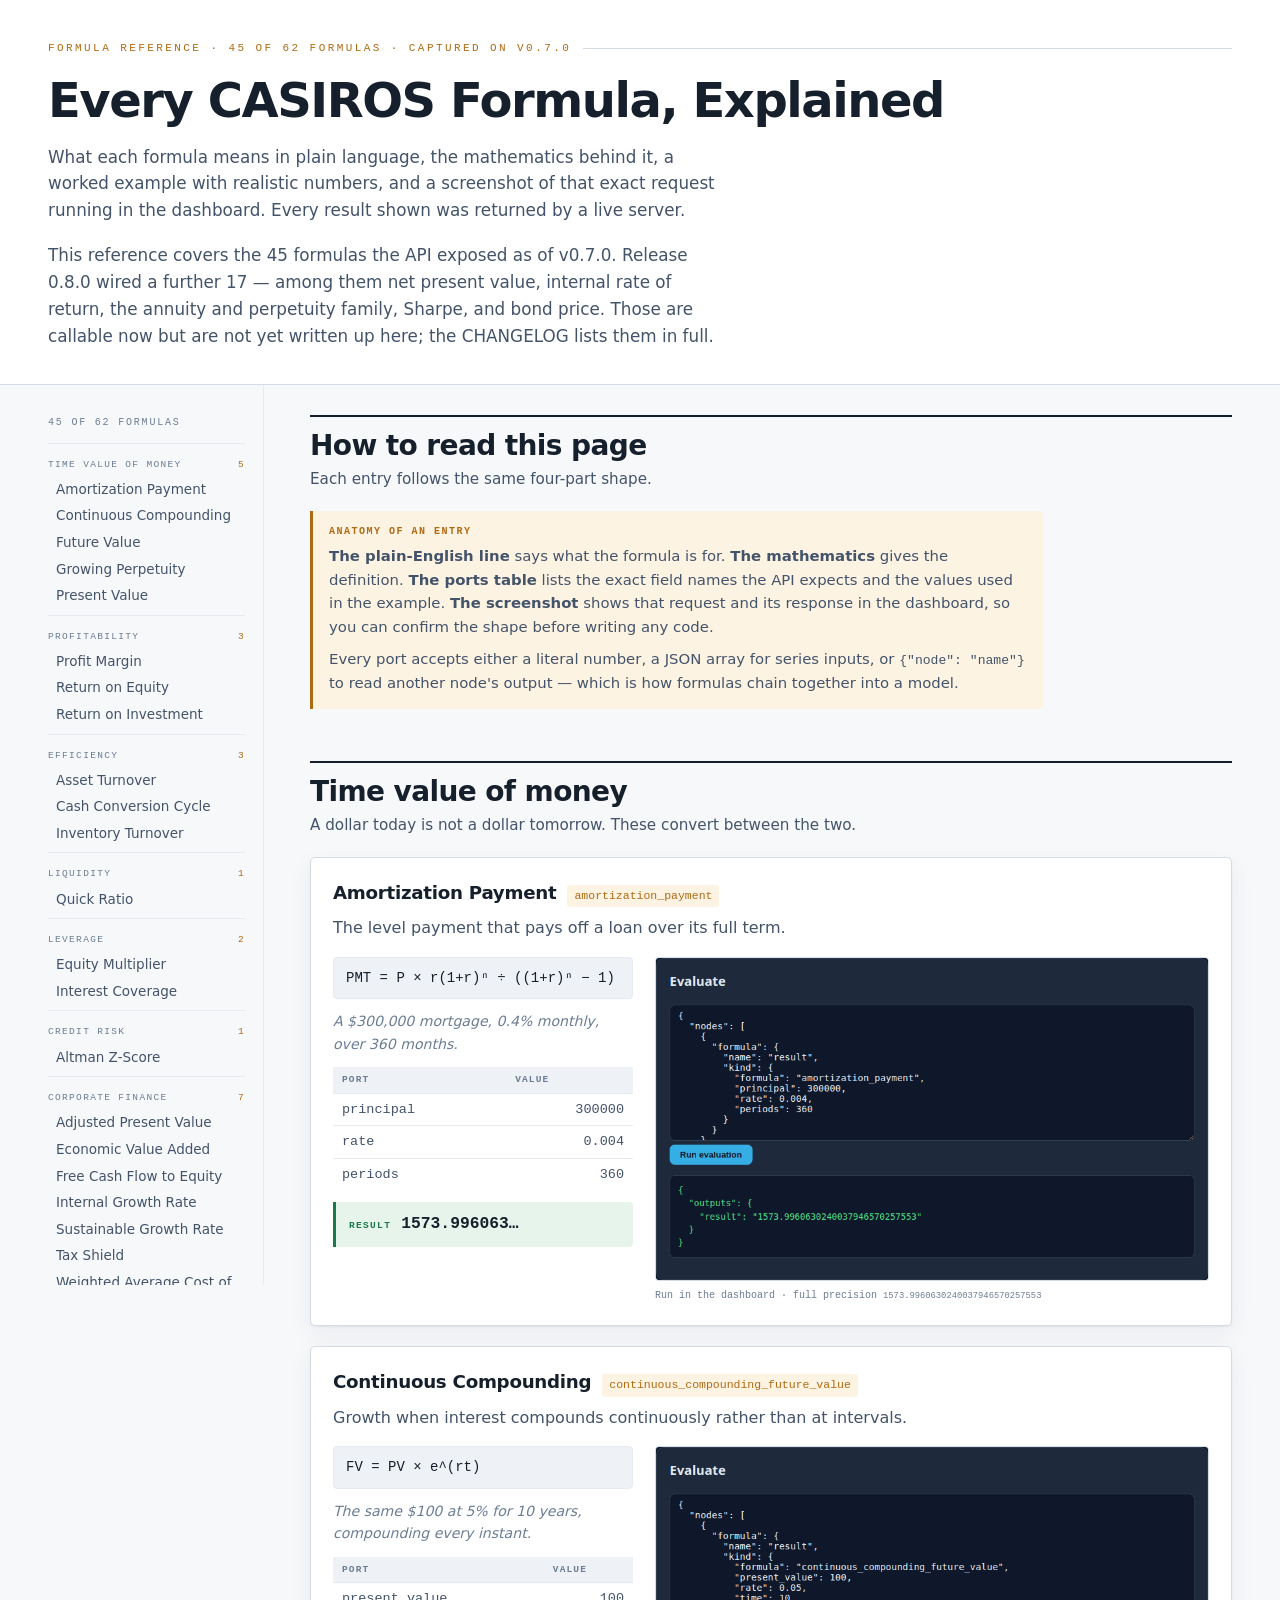
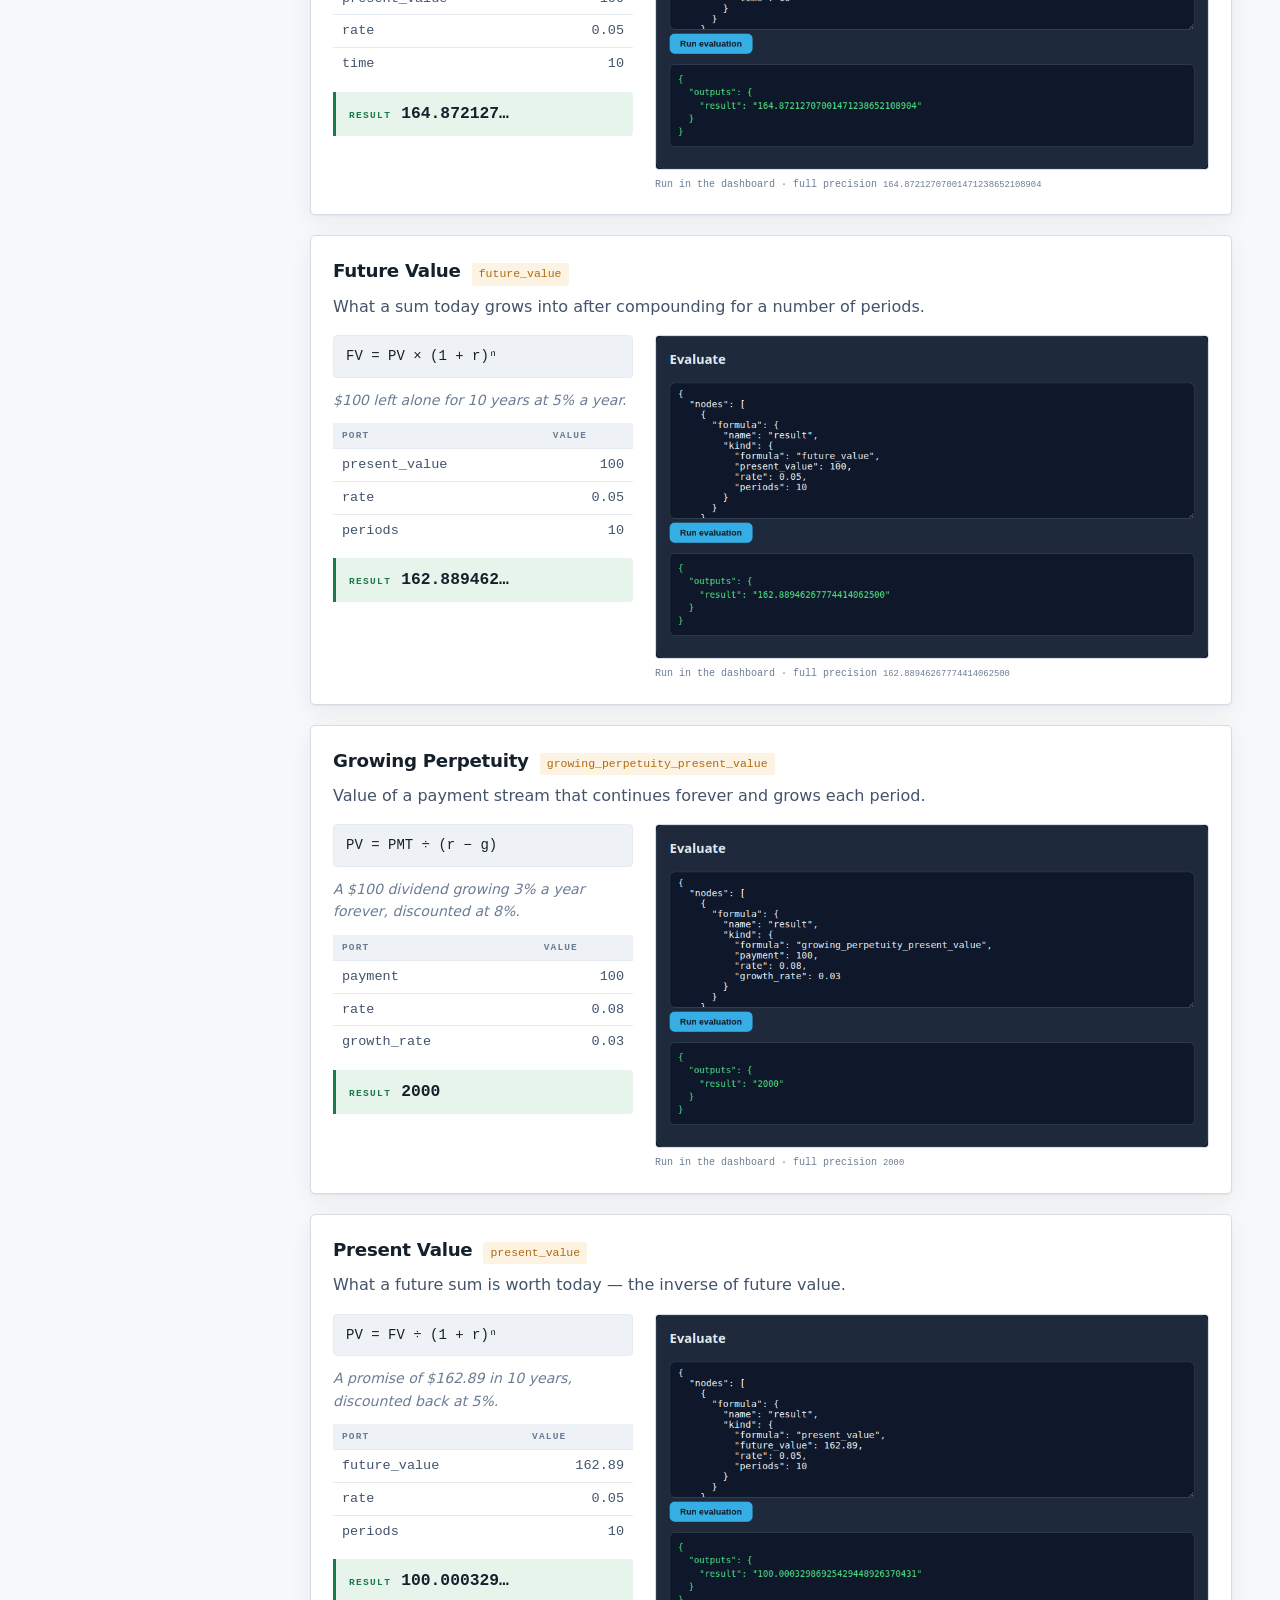
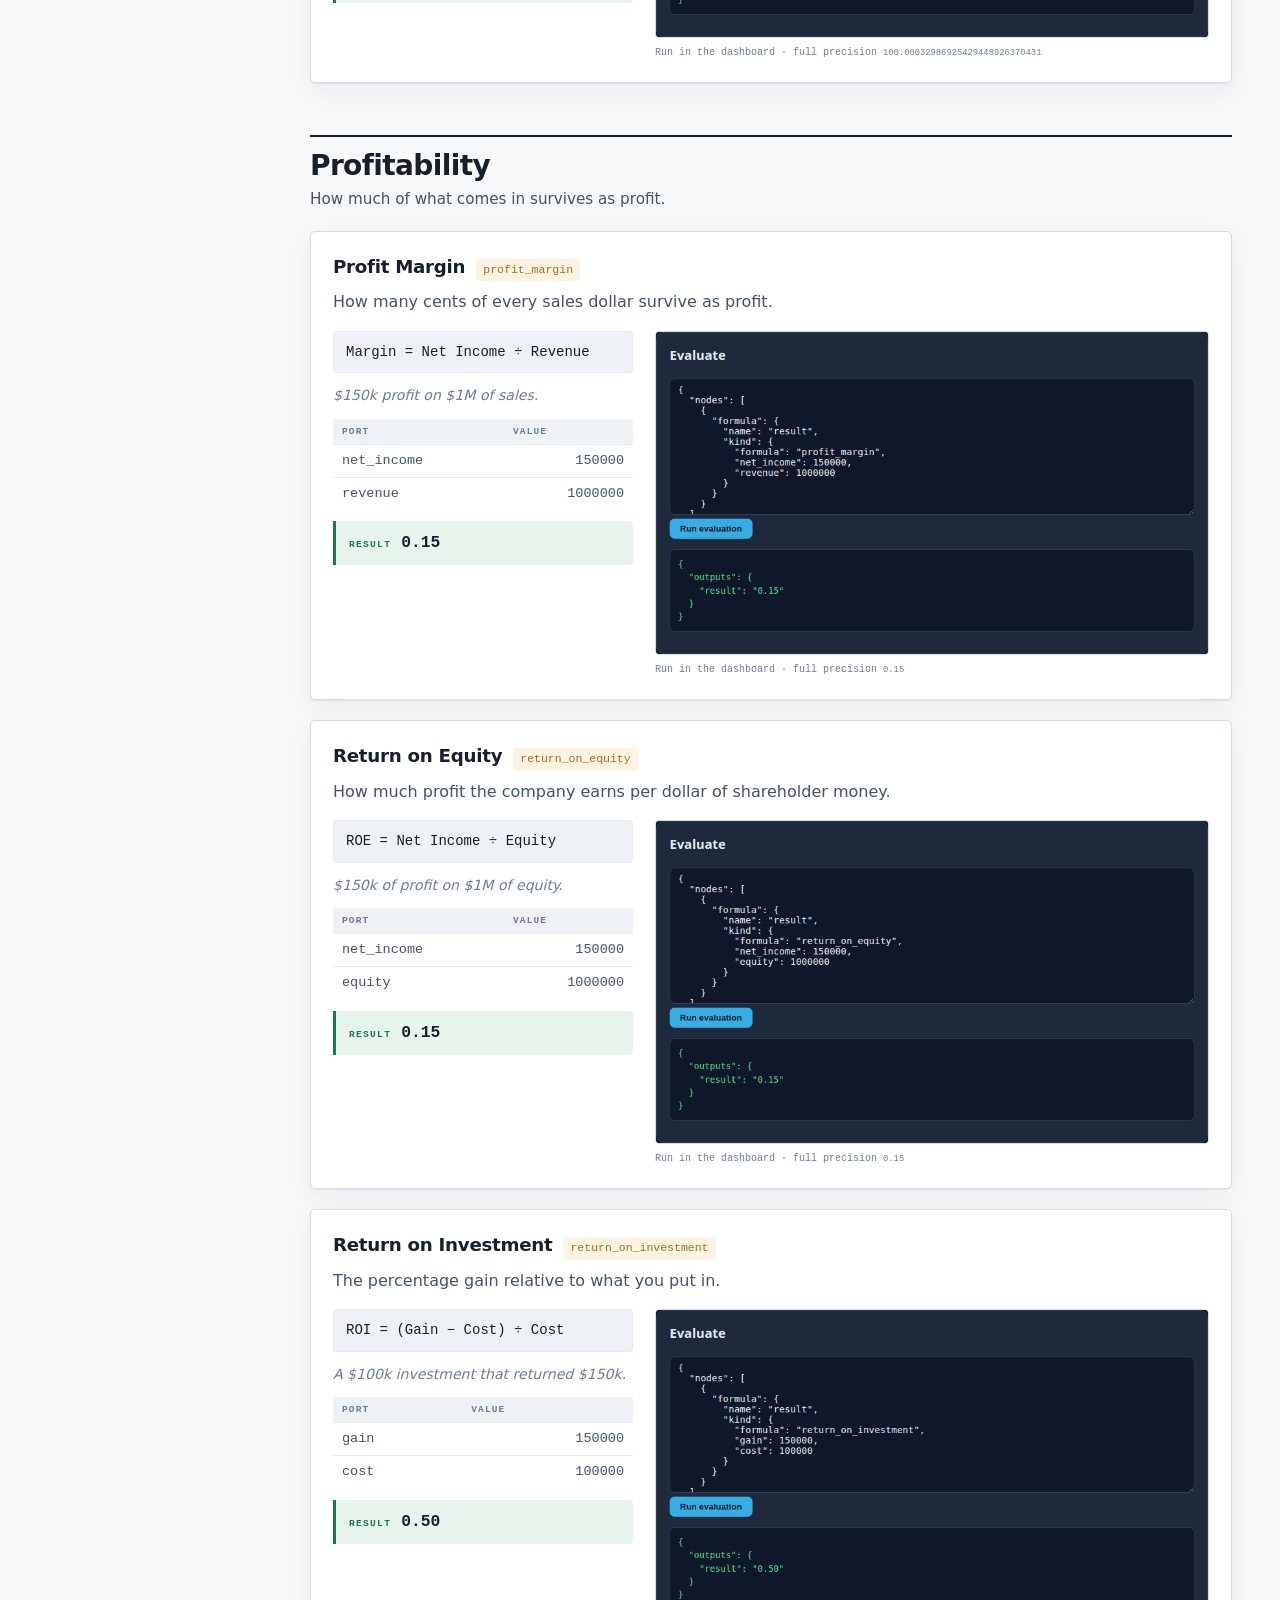
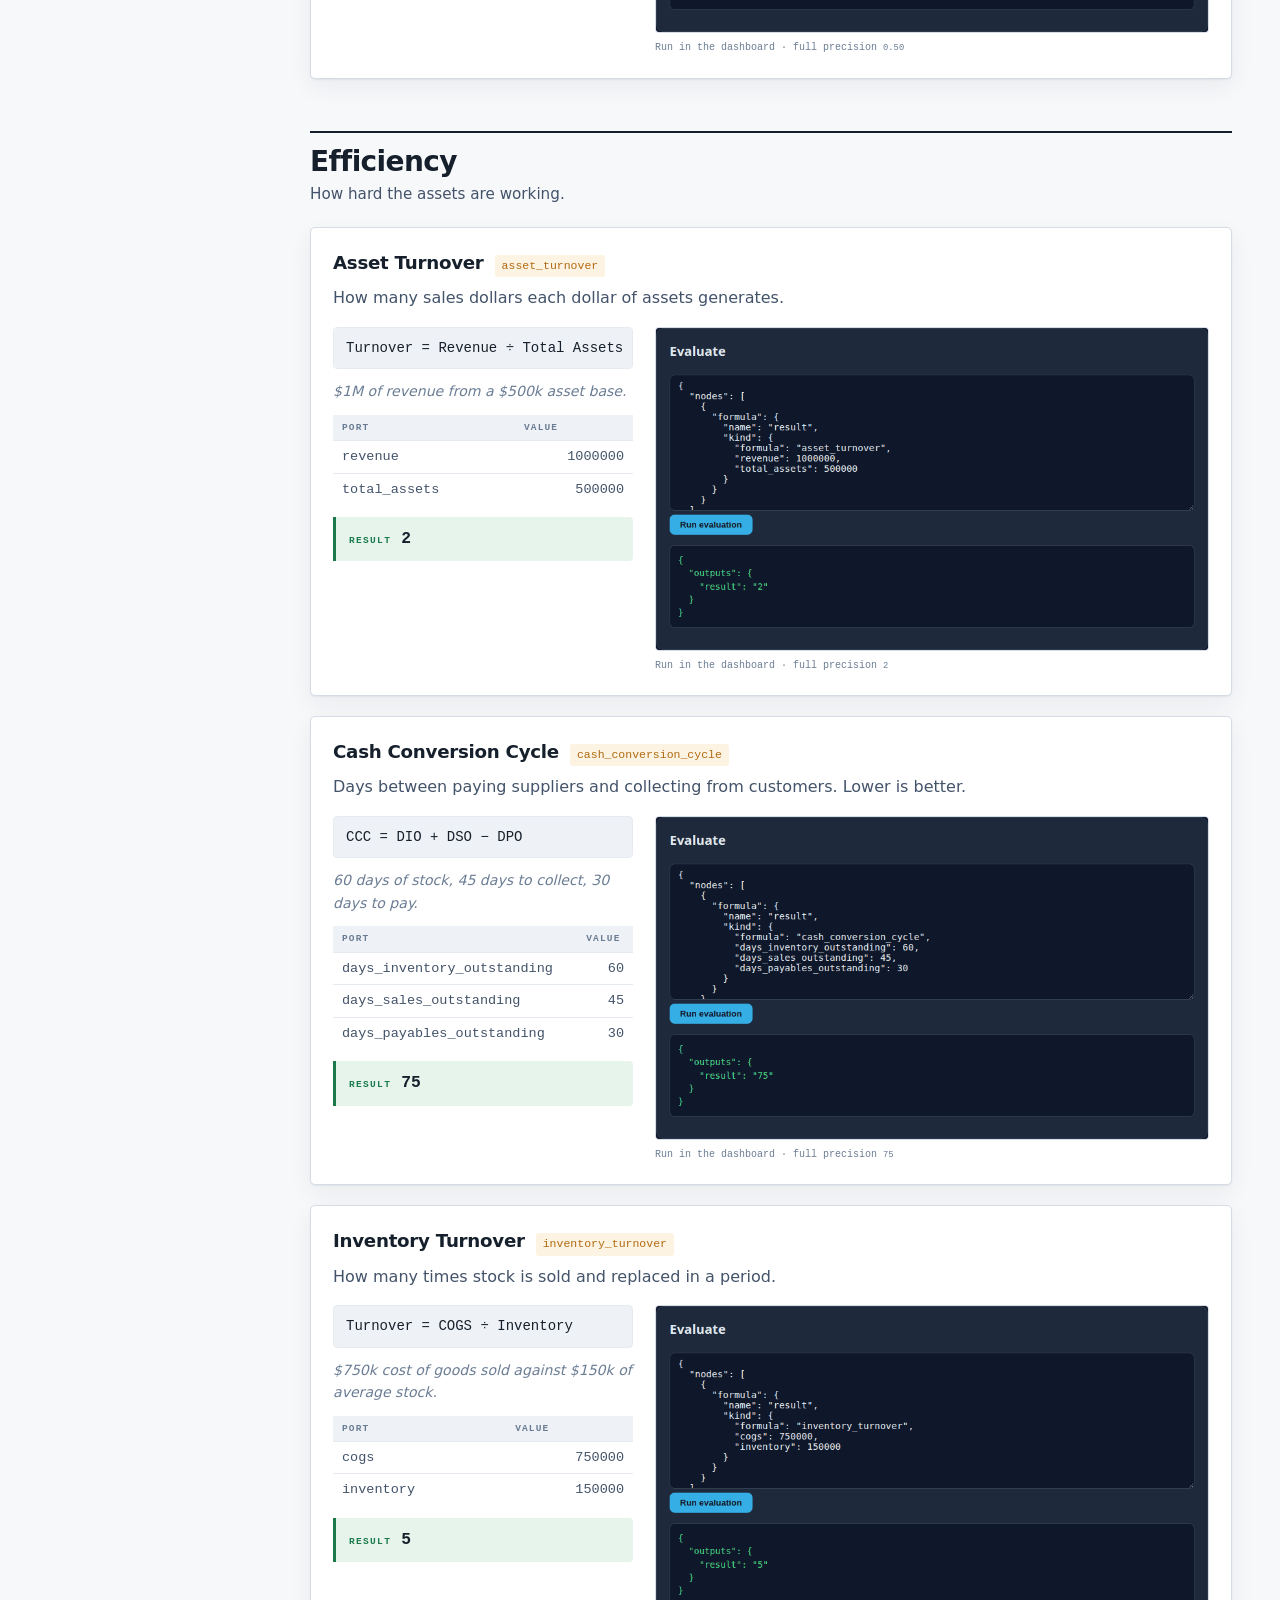
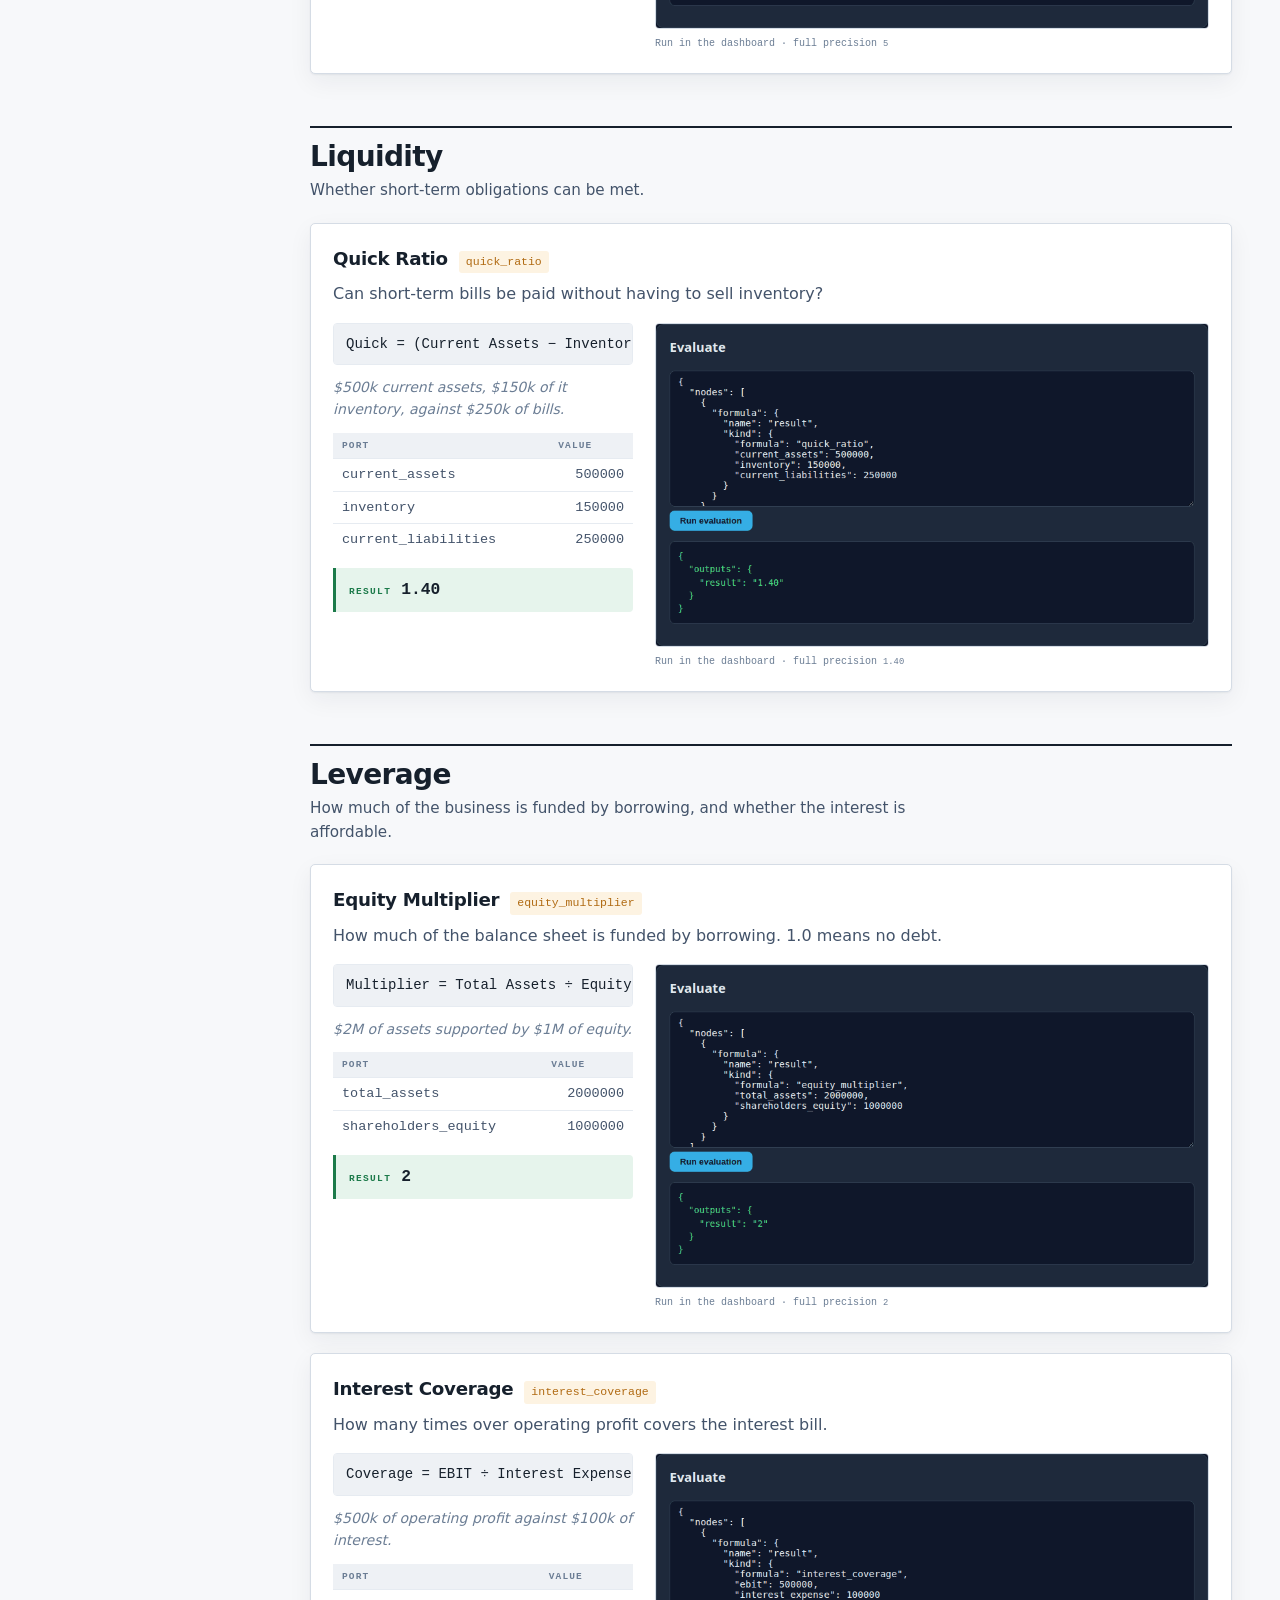
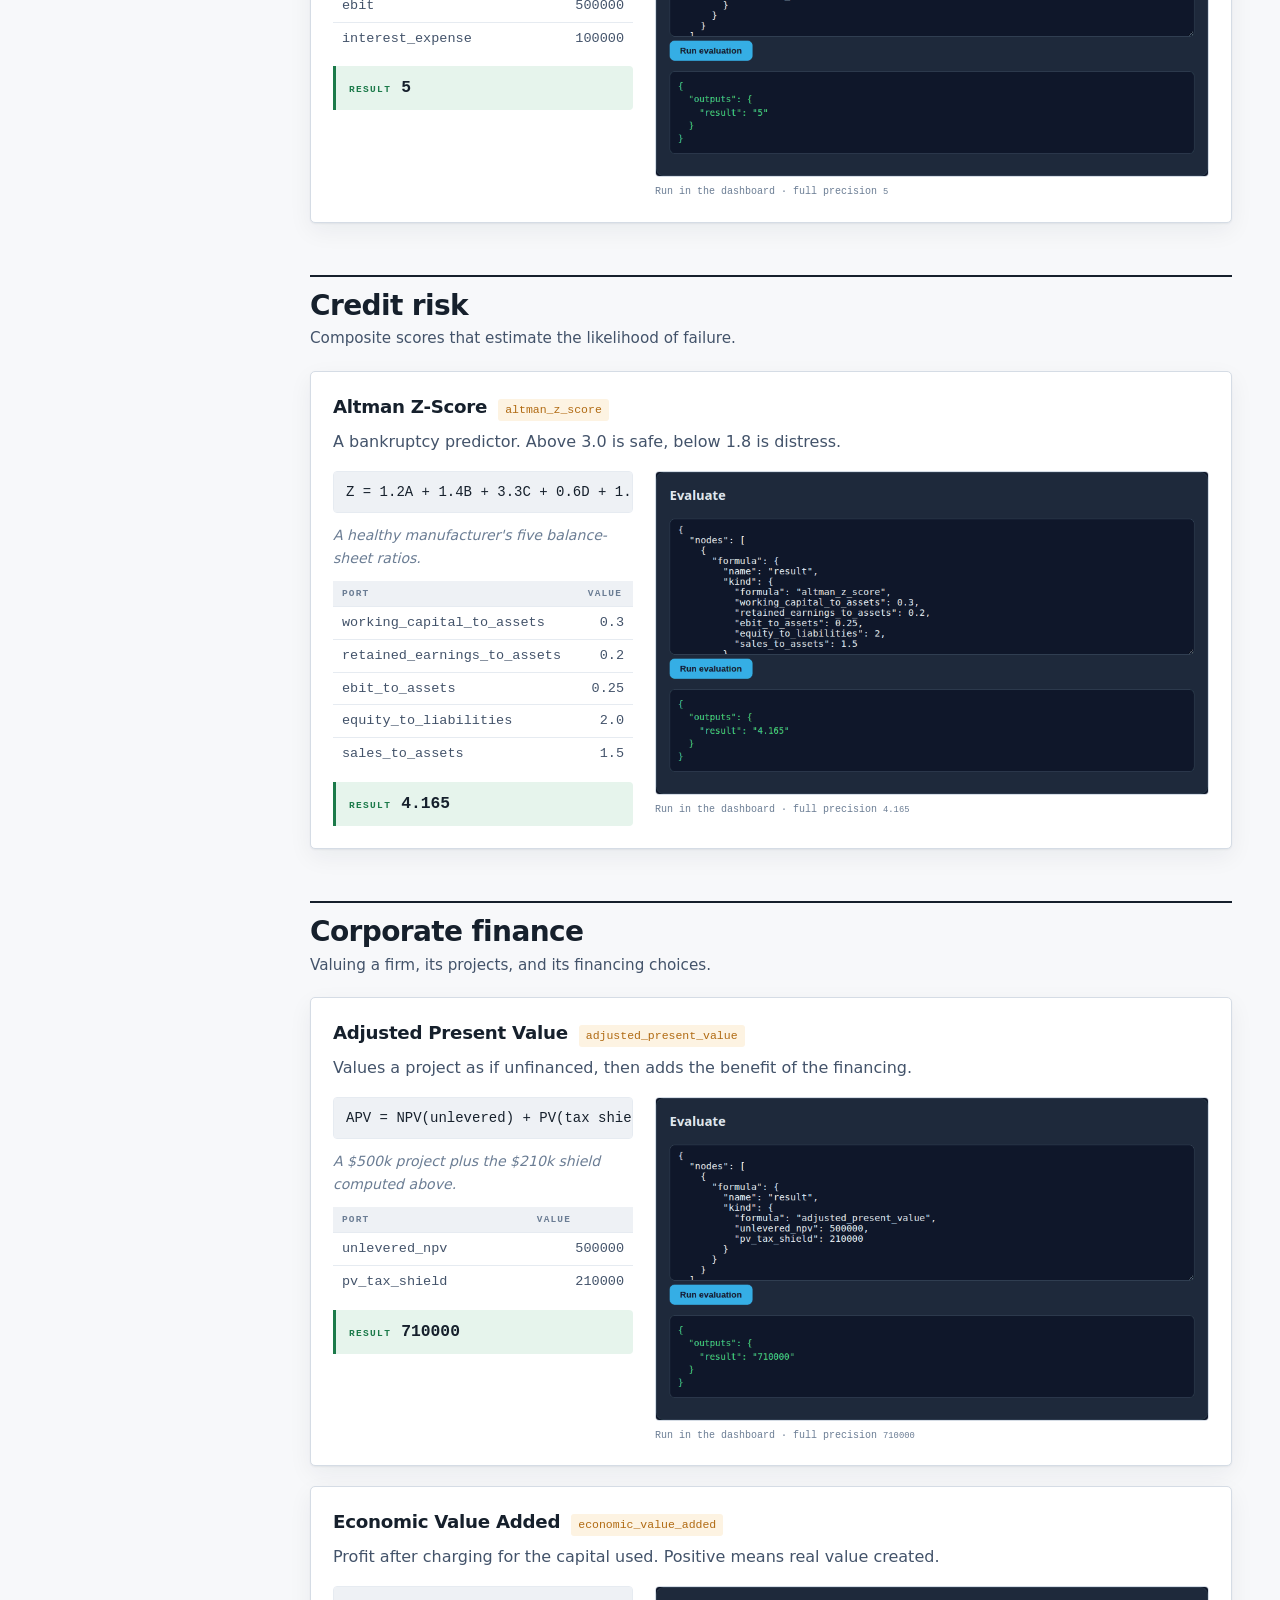
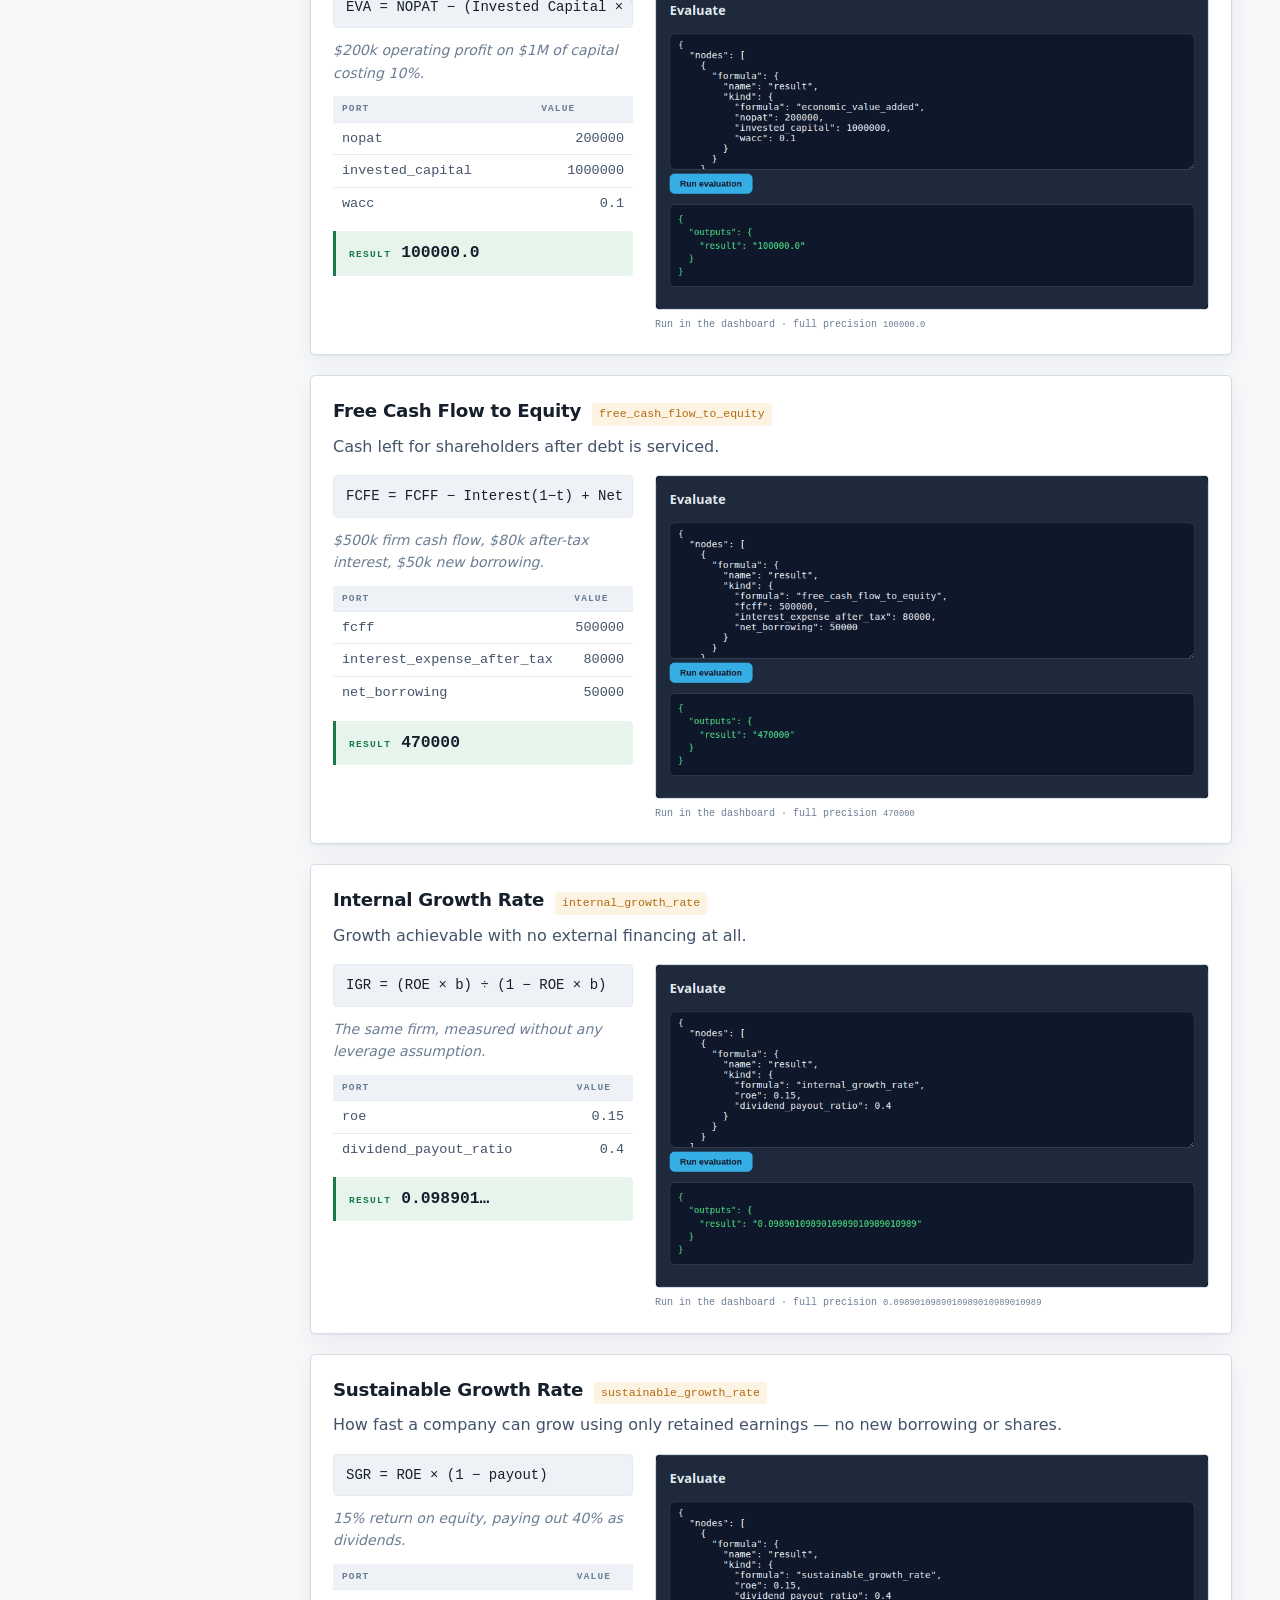
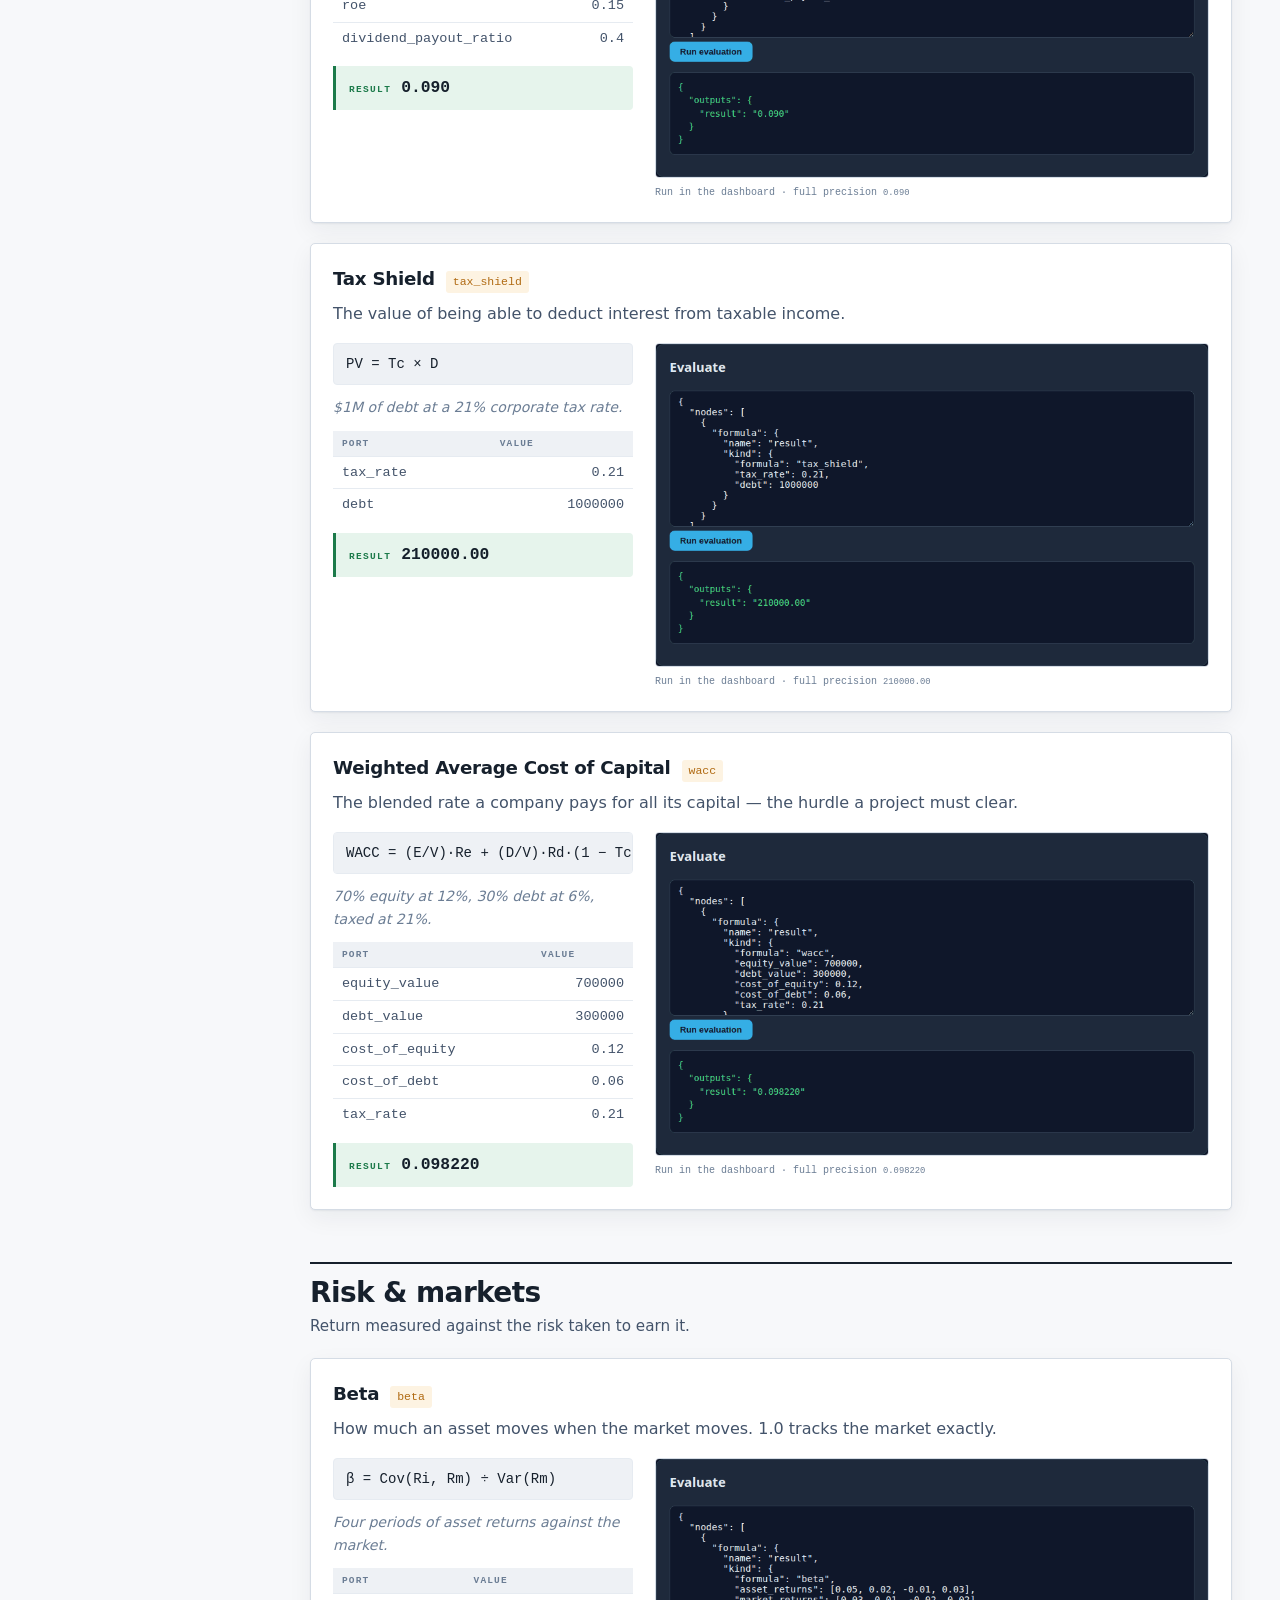
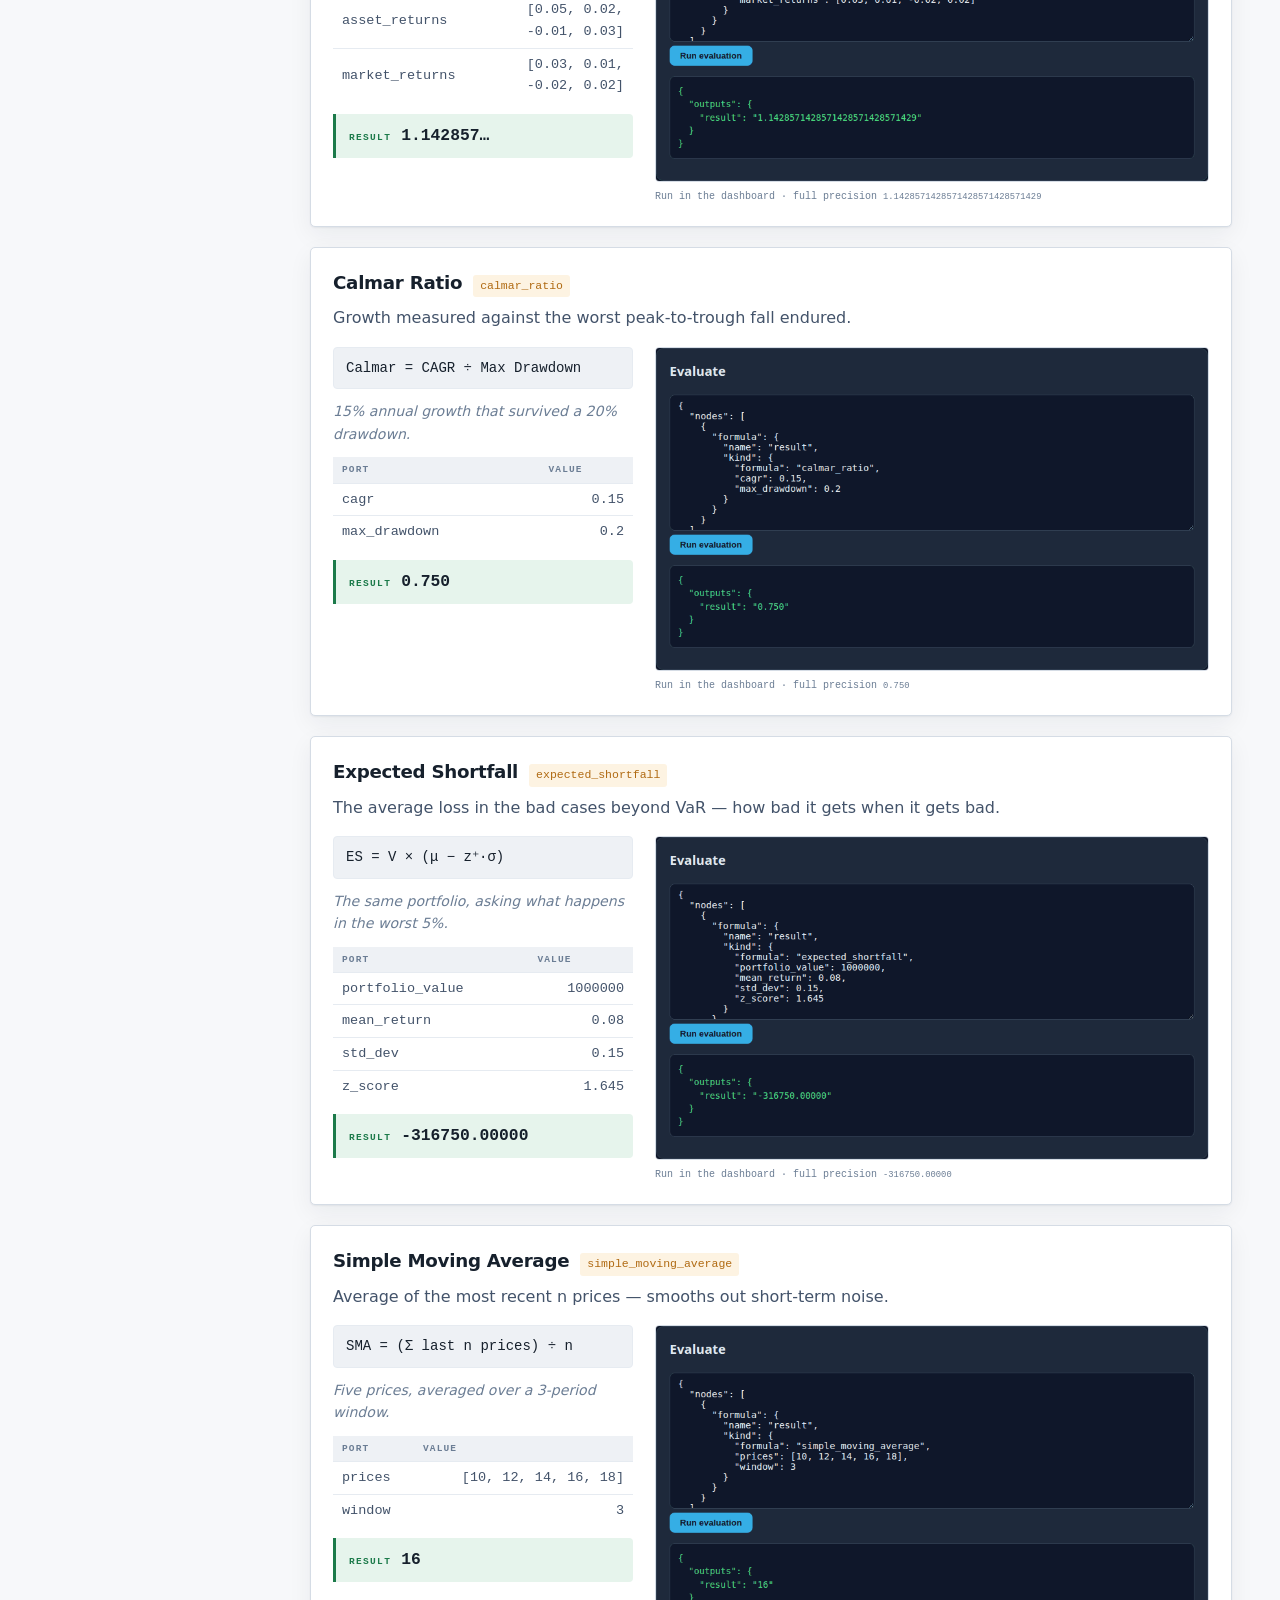
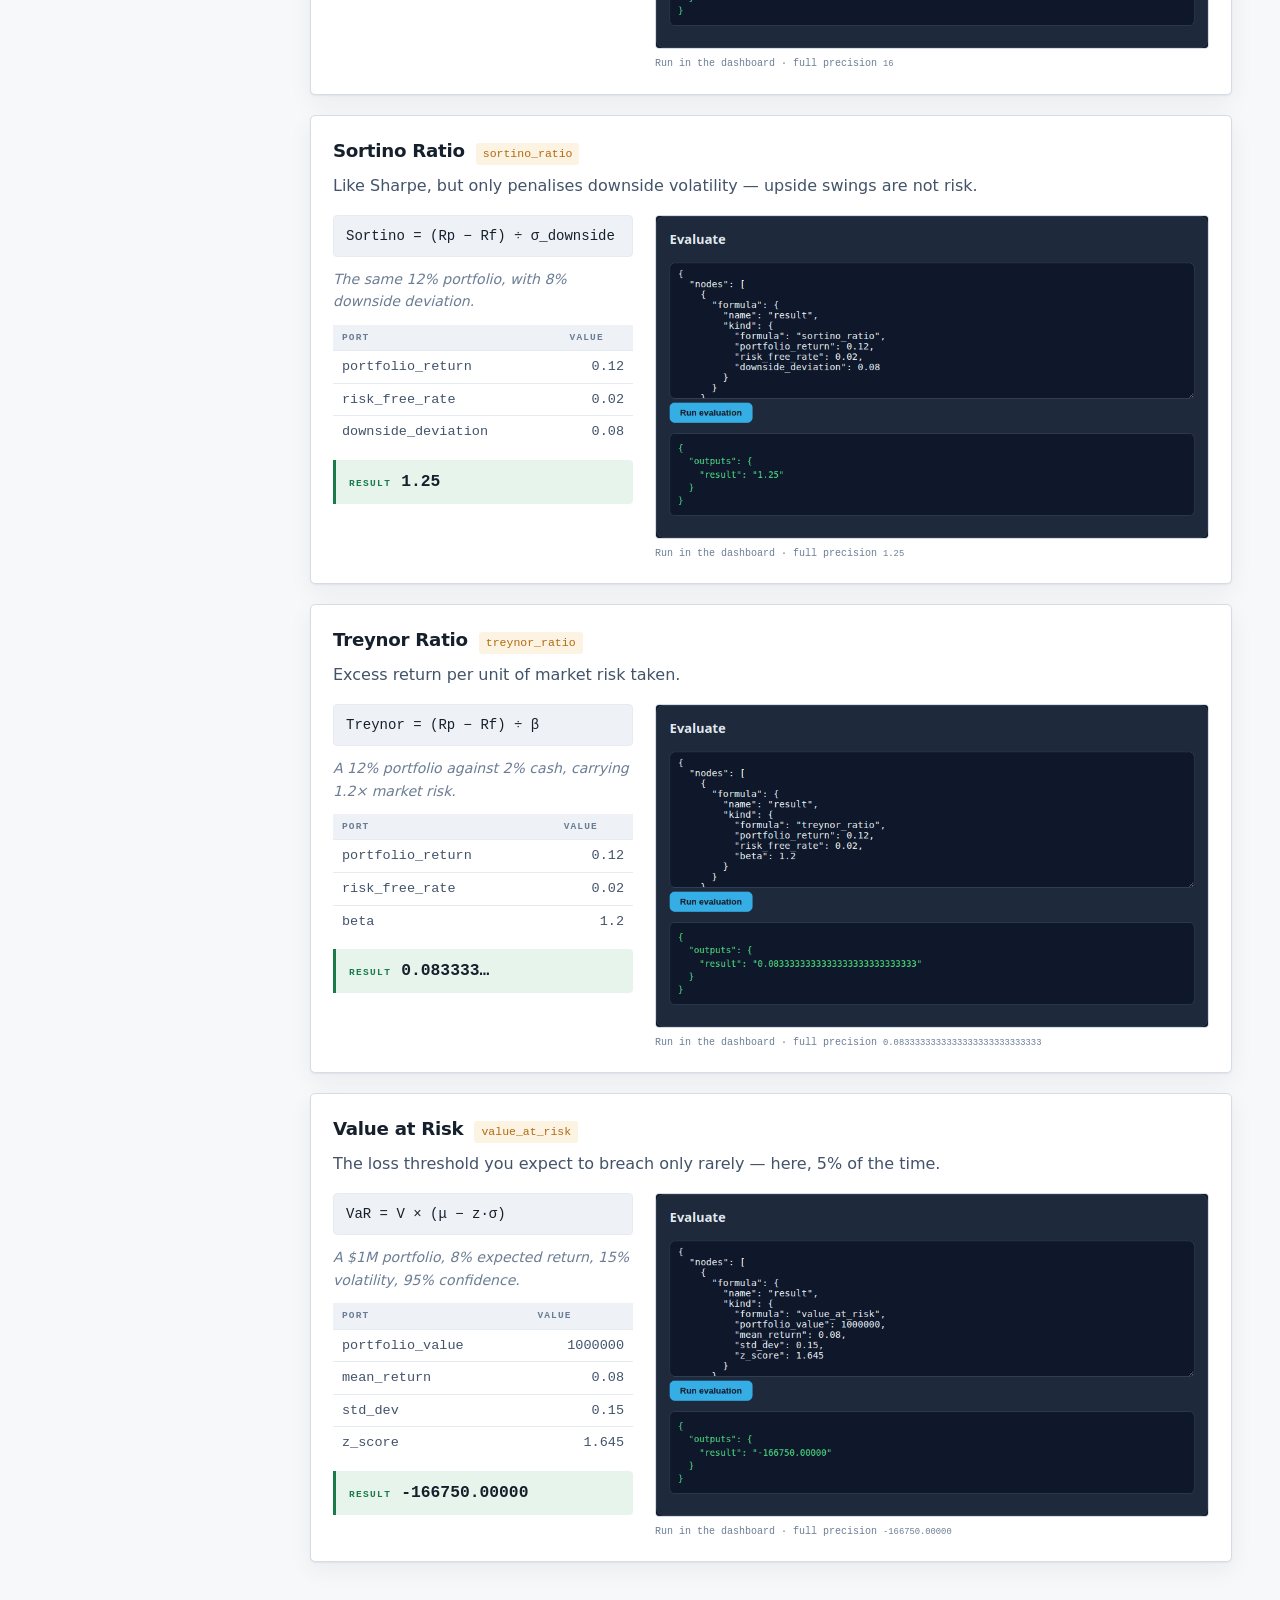
==== commit 9b602d80: "feat(dag/api/cli): wire the 17 remaining formulas through to callers The core crate implements 63 fo" ====
--- a/docs/formulas.html
+++ b/docs/formulas.html
@@ -4,7 +4,7 @@
 <meta charset="utf-8">
 <meta name="viewport" content="width=device-width, initial-scale=1">
 <title>CASIROS Formula Reference</title>
-<meta name="description" content="Plain-English explanation, mathematics, worked example, and dashboard screenshot for all 45 CASIROS formulas.">
+<meta name="description" content="Plain-English explanation, mathematics, worked example, and dashboard screenshot for 45 of the 62 CASIROS formulas.">
 <style>
   :root {
     --ground: #f7f8fa; --panel: #ffffff; --panel-2: #eef1f5;
@@ -190,7 +190,7 @@
 <body>
 <header class="masthead">
   <div class="masthead-inner">
-    <div class="stencil">Formula Reference &middot; 45 formulas &middot; v0.7.0</div>
+    <div class="stencil">Formula Reference &middot; 45 of 62 formulas &middot; captured on v0.7.0</div>
     <h1>Every CASIROS Formula, Explained</h1>
     <p class="subtitle">
       What each formula means in plain language, the mathematics behind it, a
@@ -198,12 +198,19 @@
       request running in the dashboard. Every result shown was returned by a
       live server.
     </p>
+    <p class="subtitle">
+      This reference covers the 45 formulas the API exposed as of v0.7.0.
+      Release 0.8.0 wired a further 17 &mdash; among them net present value,
+      internal rate of return, the annuity and perpetuity family, Sharpe, and
+      bond price. Those are callable now but are not yet written up here; the
+      CHANGELOG lists them in full.
+    </p>
   </div>
 </header>
 
 <div class="shell">
   <nav class="rail" aria-label="Formula index">
-    <p class="rail-head">45 formulas</p>
+    <p class="rail-head">45 of 62 formulas</p>
       <p class="tier">Time value of money <span class="tier-n">5</span></p>
       <ul>
         <li><a href="#amortization-payment">Amortization Payment</a></li>
@@ -1797,7 +1804,8 @@
 
 <footer>
   <p>
-    CASIROS Formula Reference — 45 formulas against v0.7.0. Every result was
+    CASIROS Formula Reference — 45 formulas, captured against v0.7.0 and unchanged
+    since; 0.8.0 only added formulas. Every result was
     produced by POSTing the request shown to a running server backed by
     PostgreSQL 16, and every screenshot was captured from the live dashboard.
     Results are displayed to six decimal places; the full precision returned by
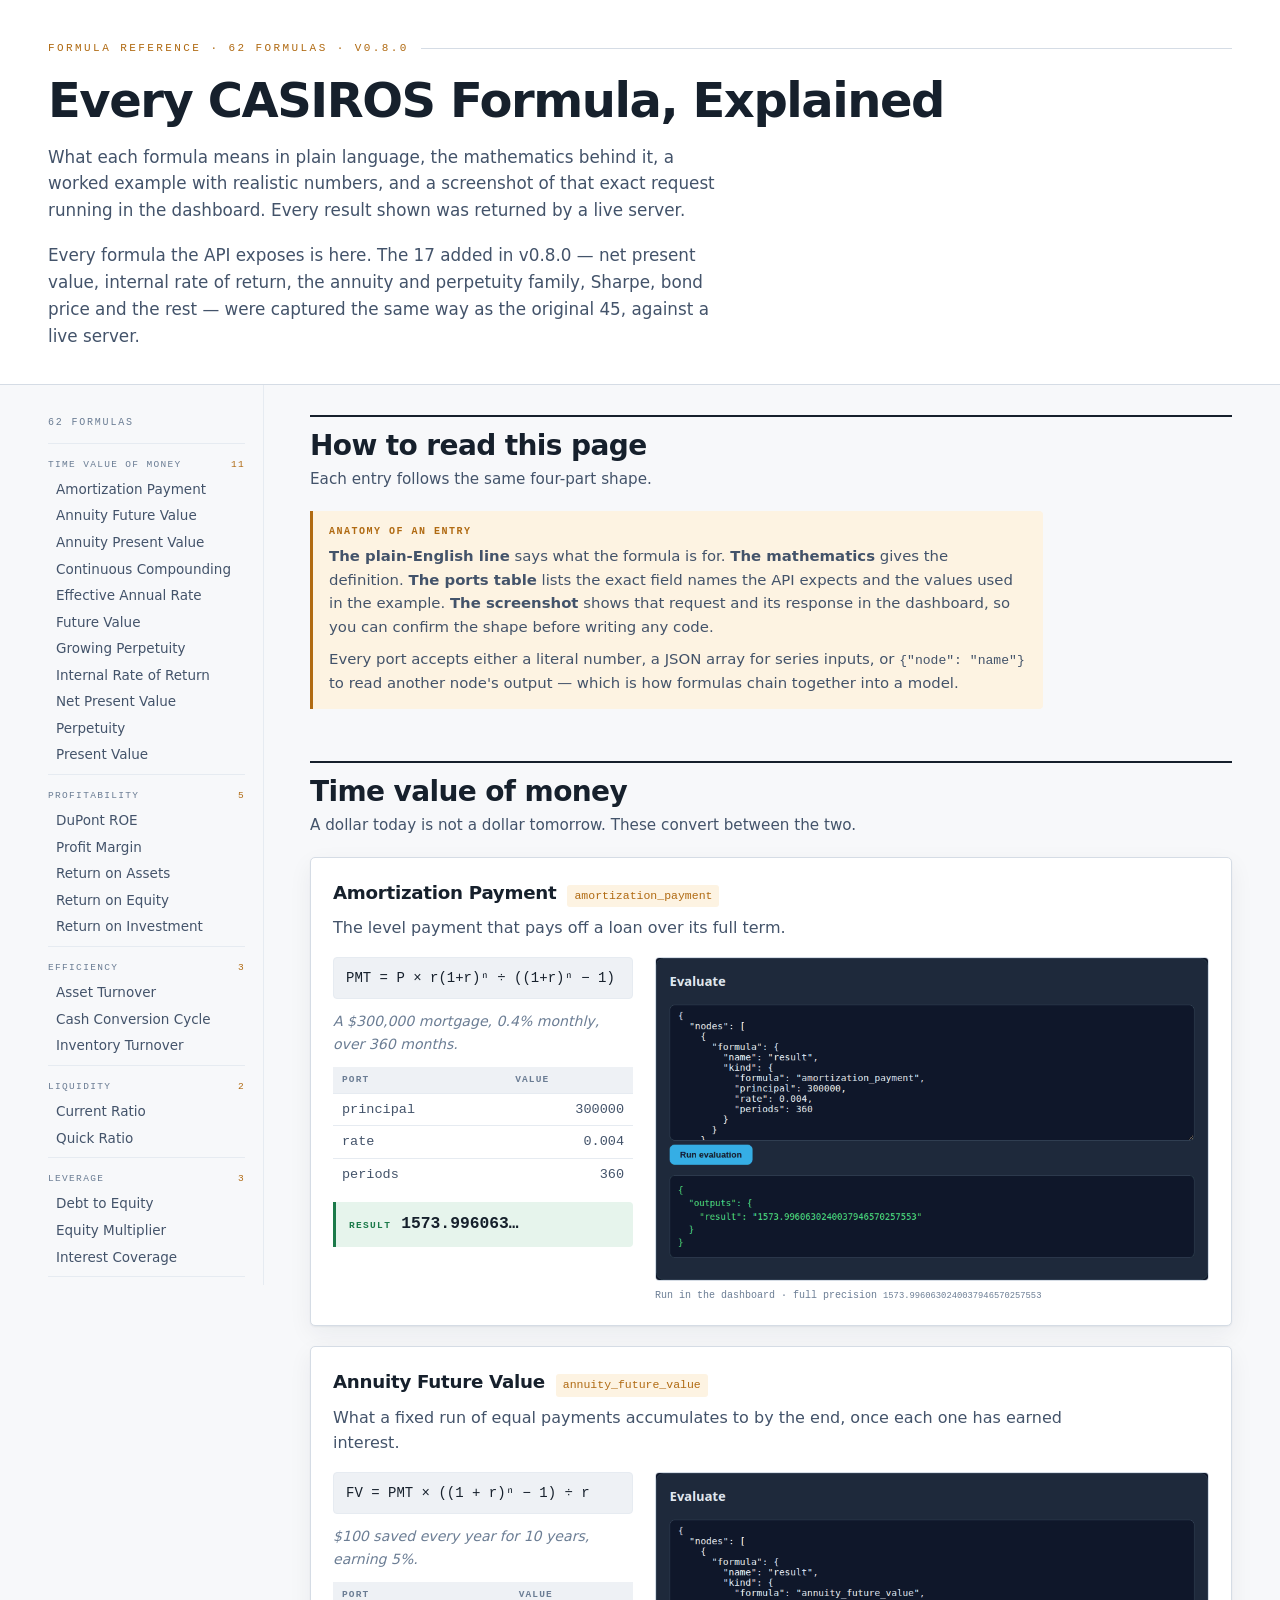
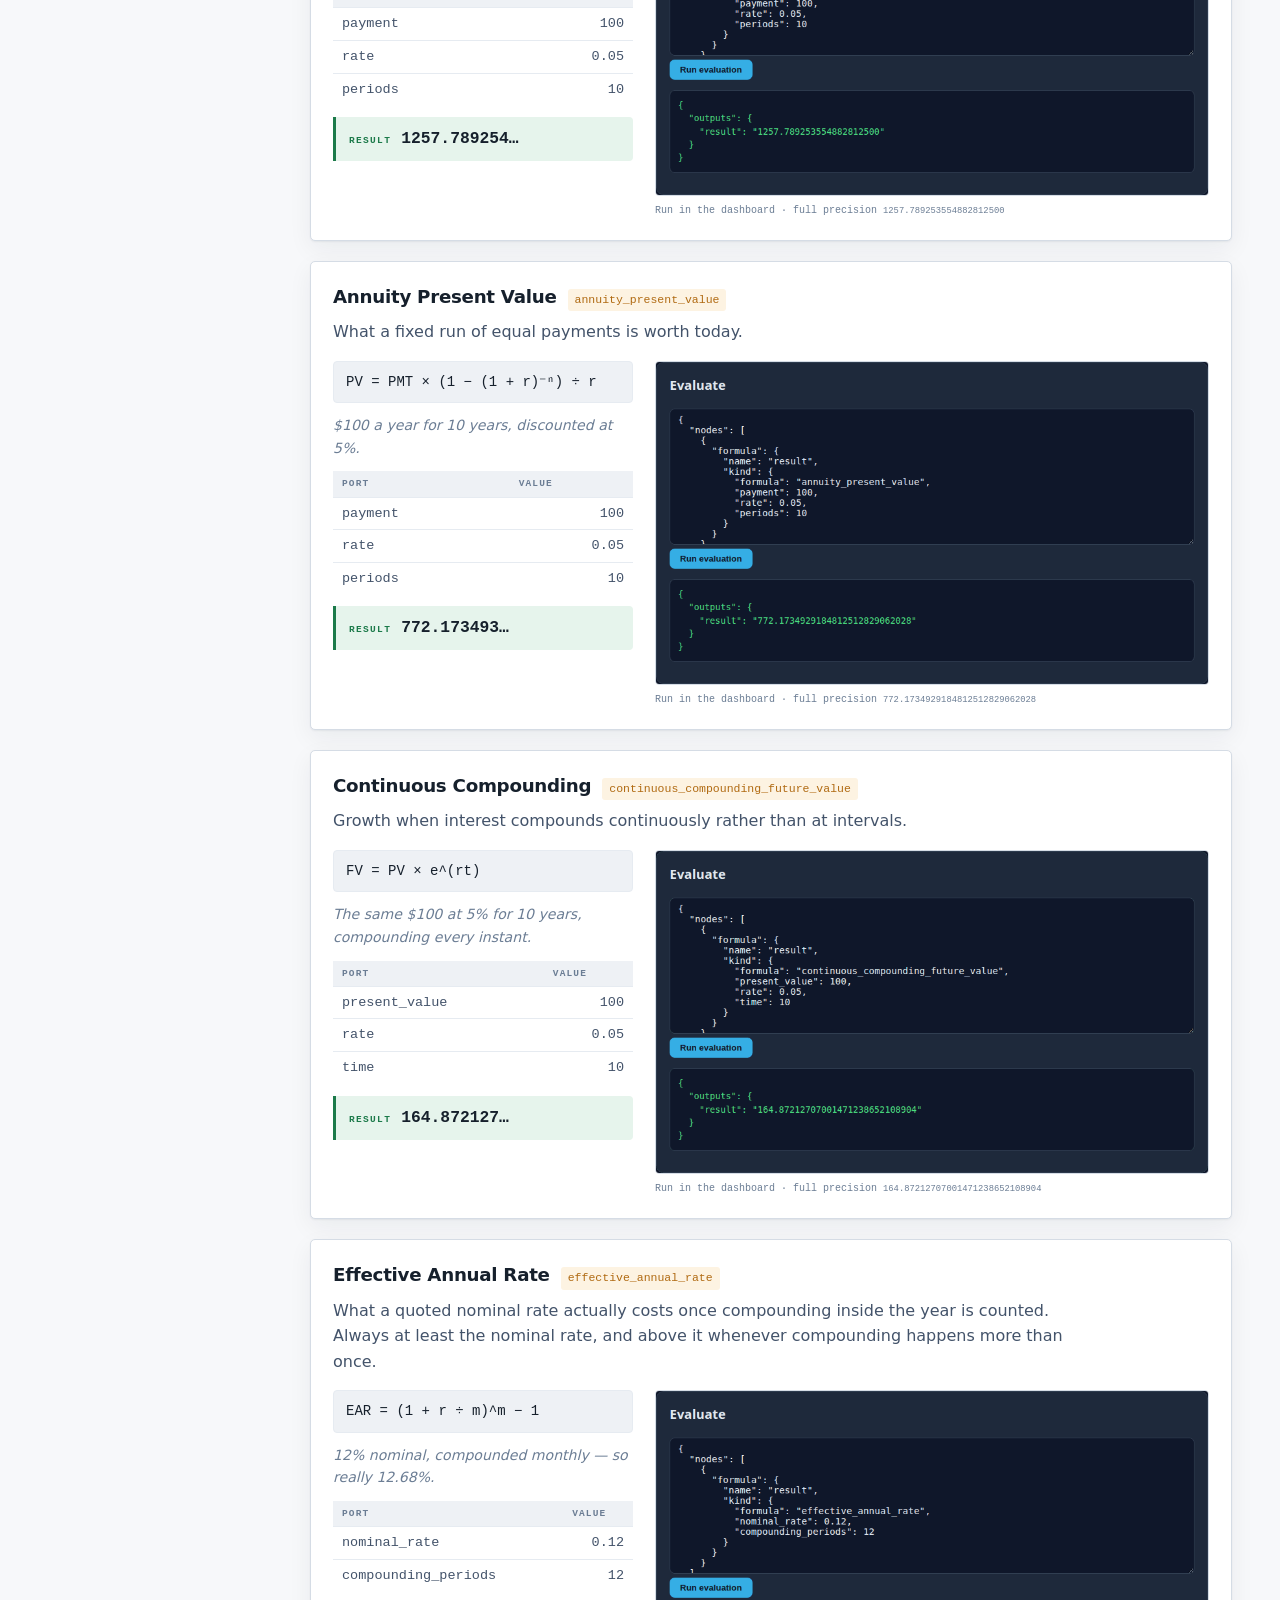
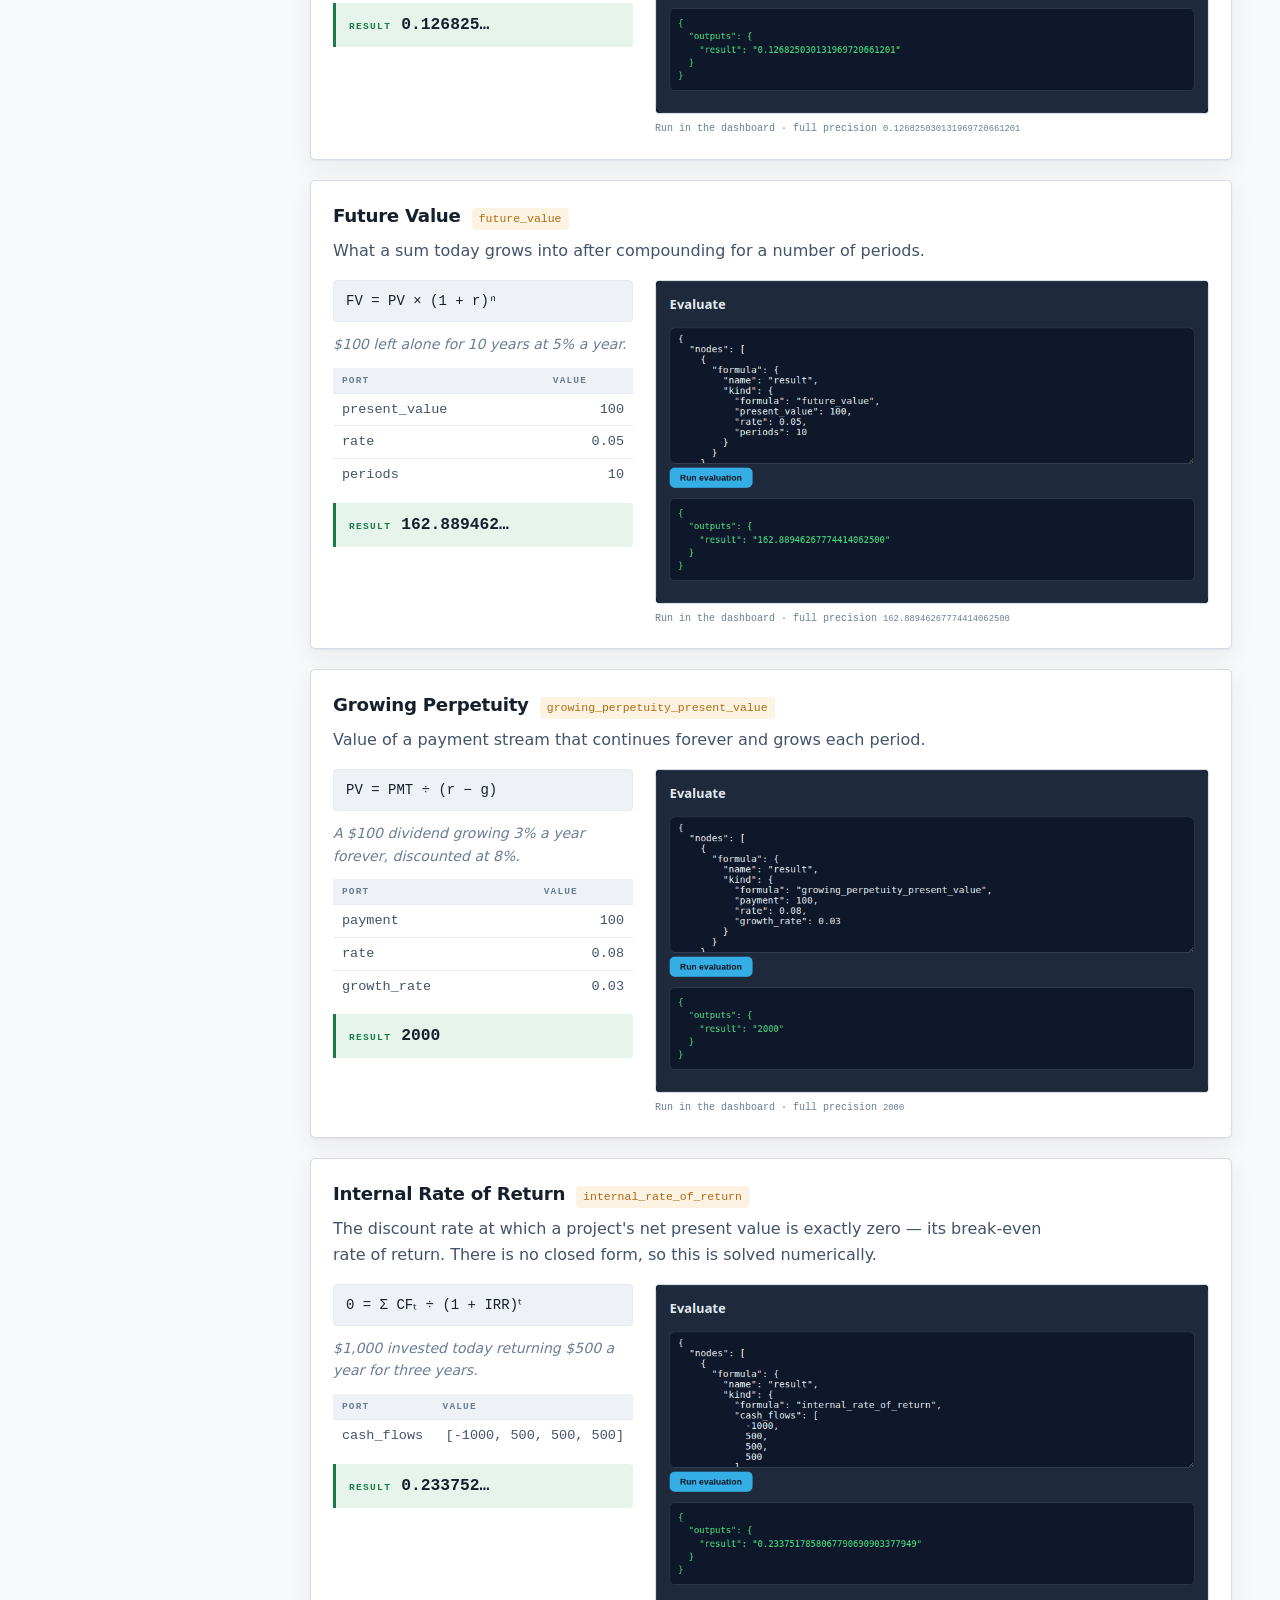
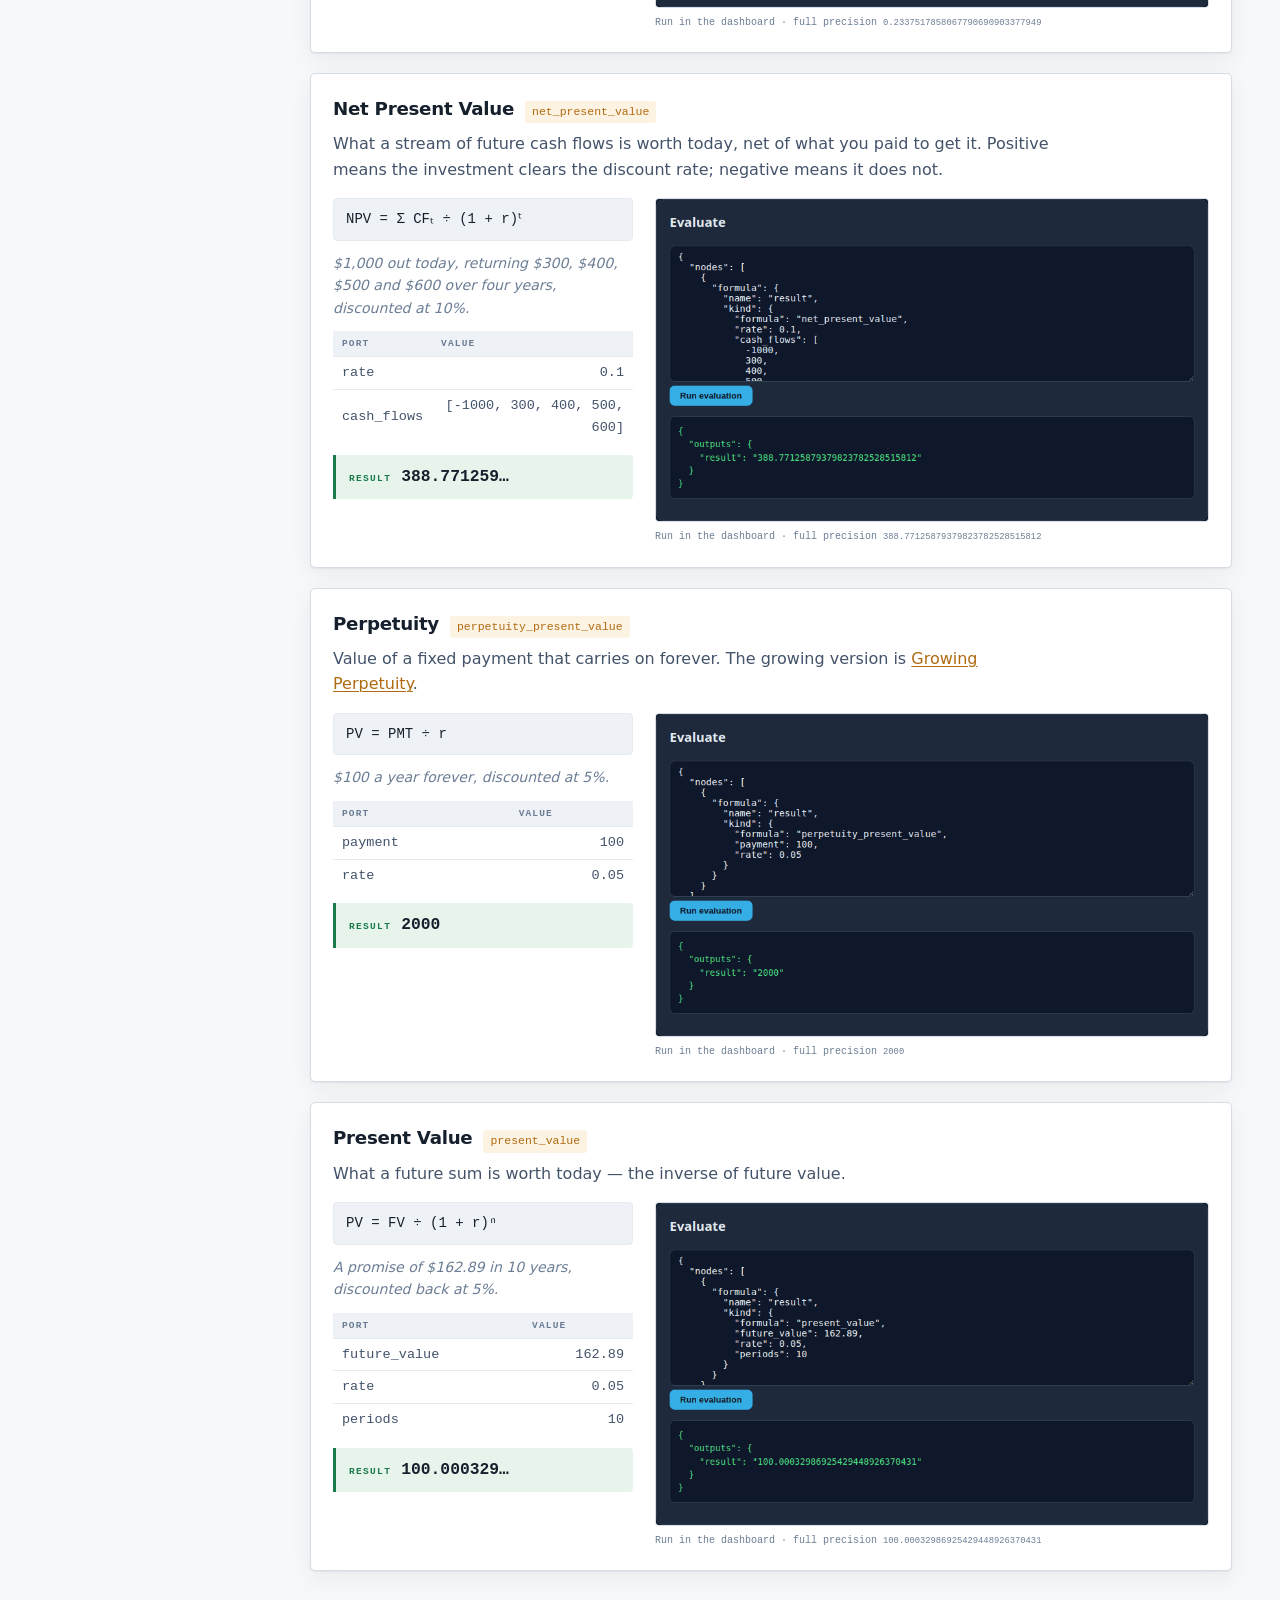
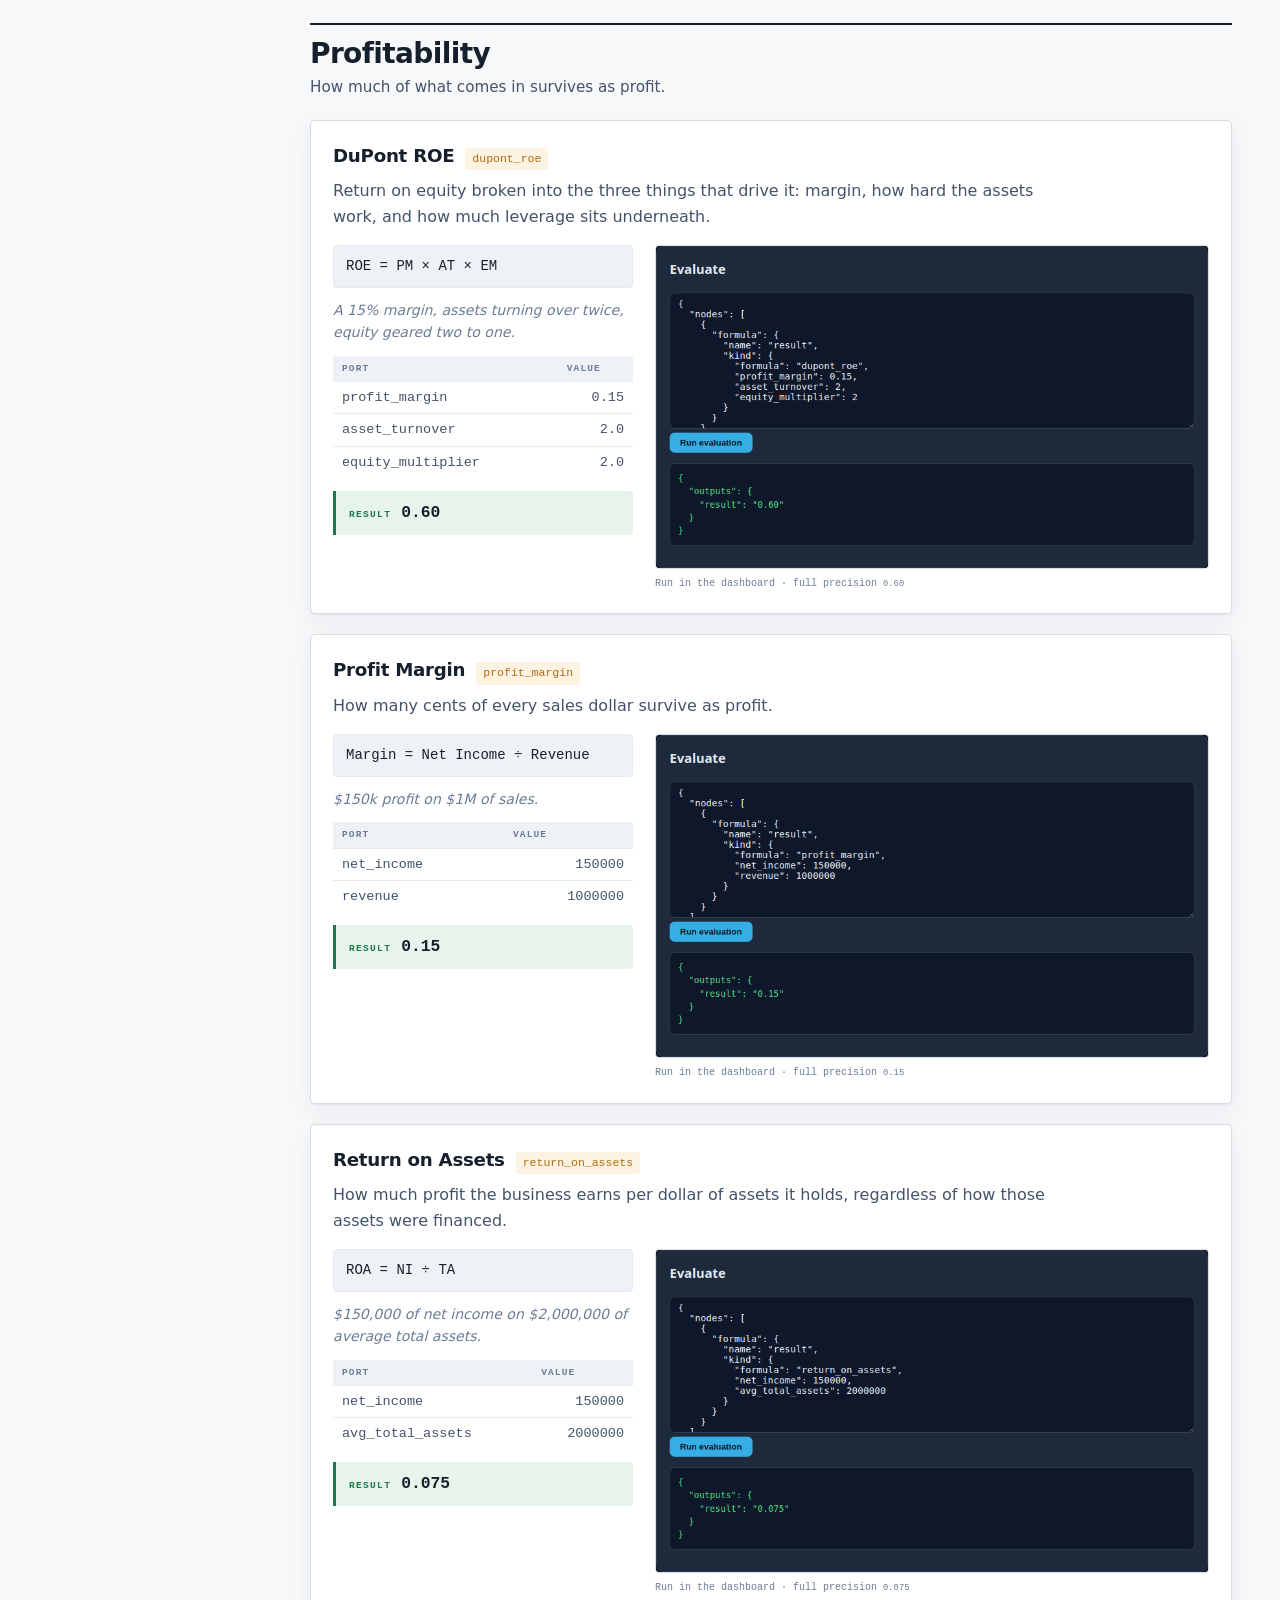
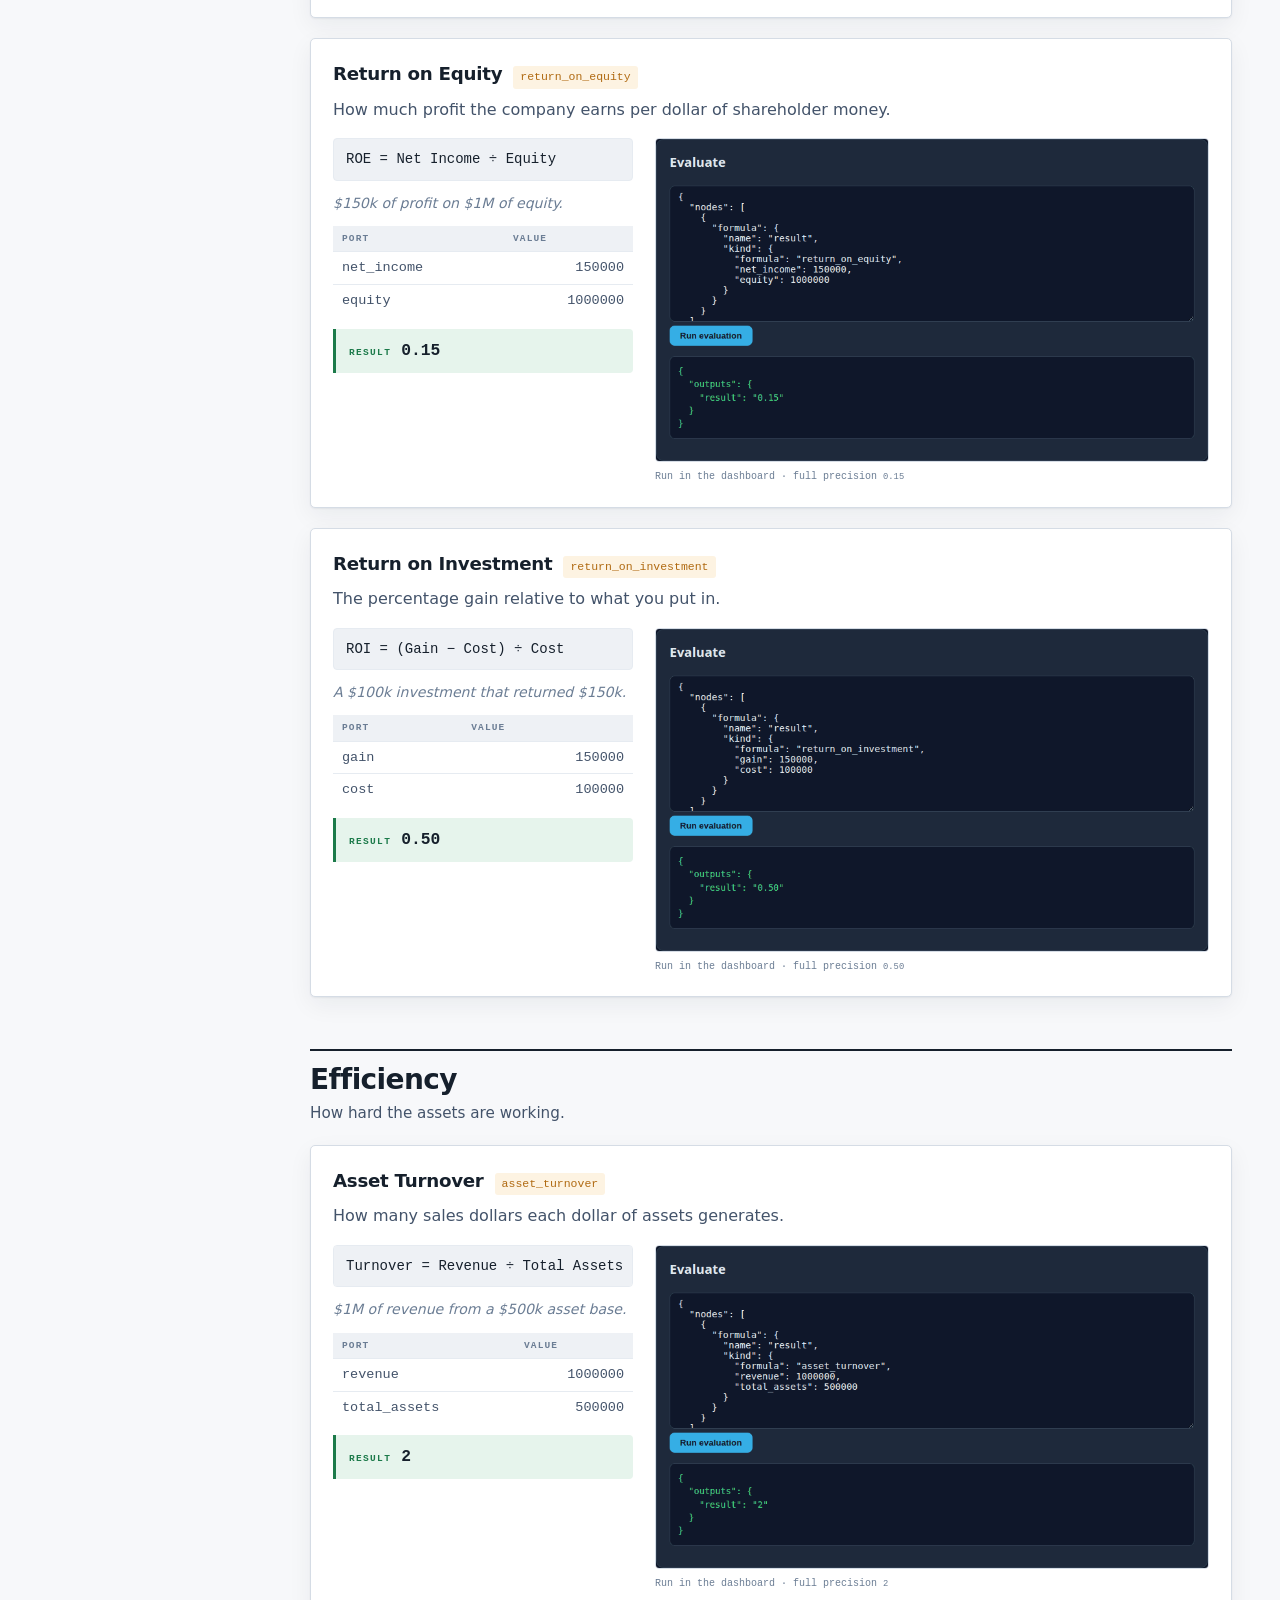
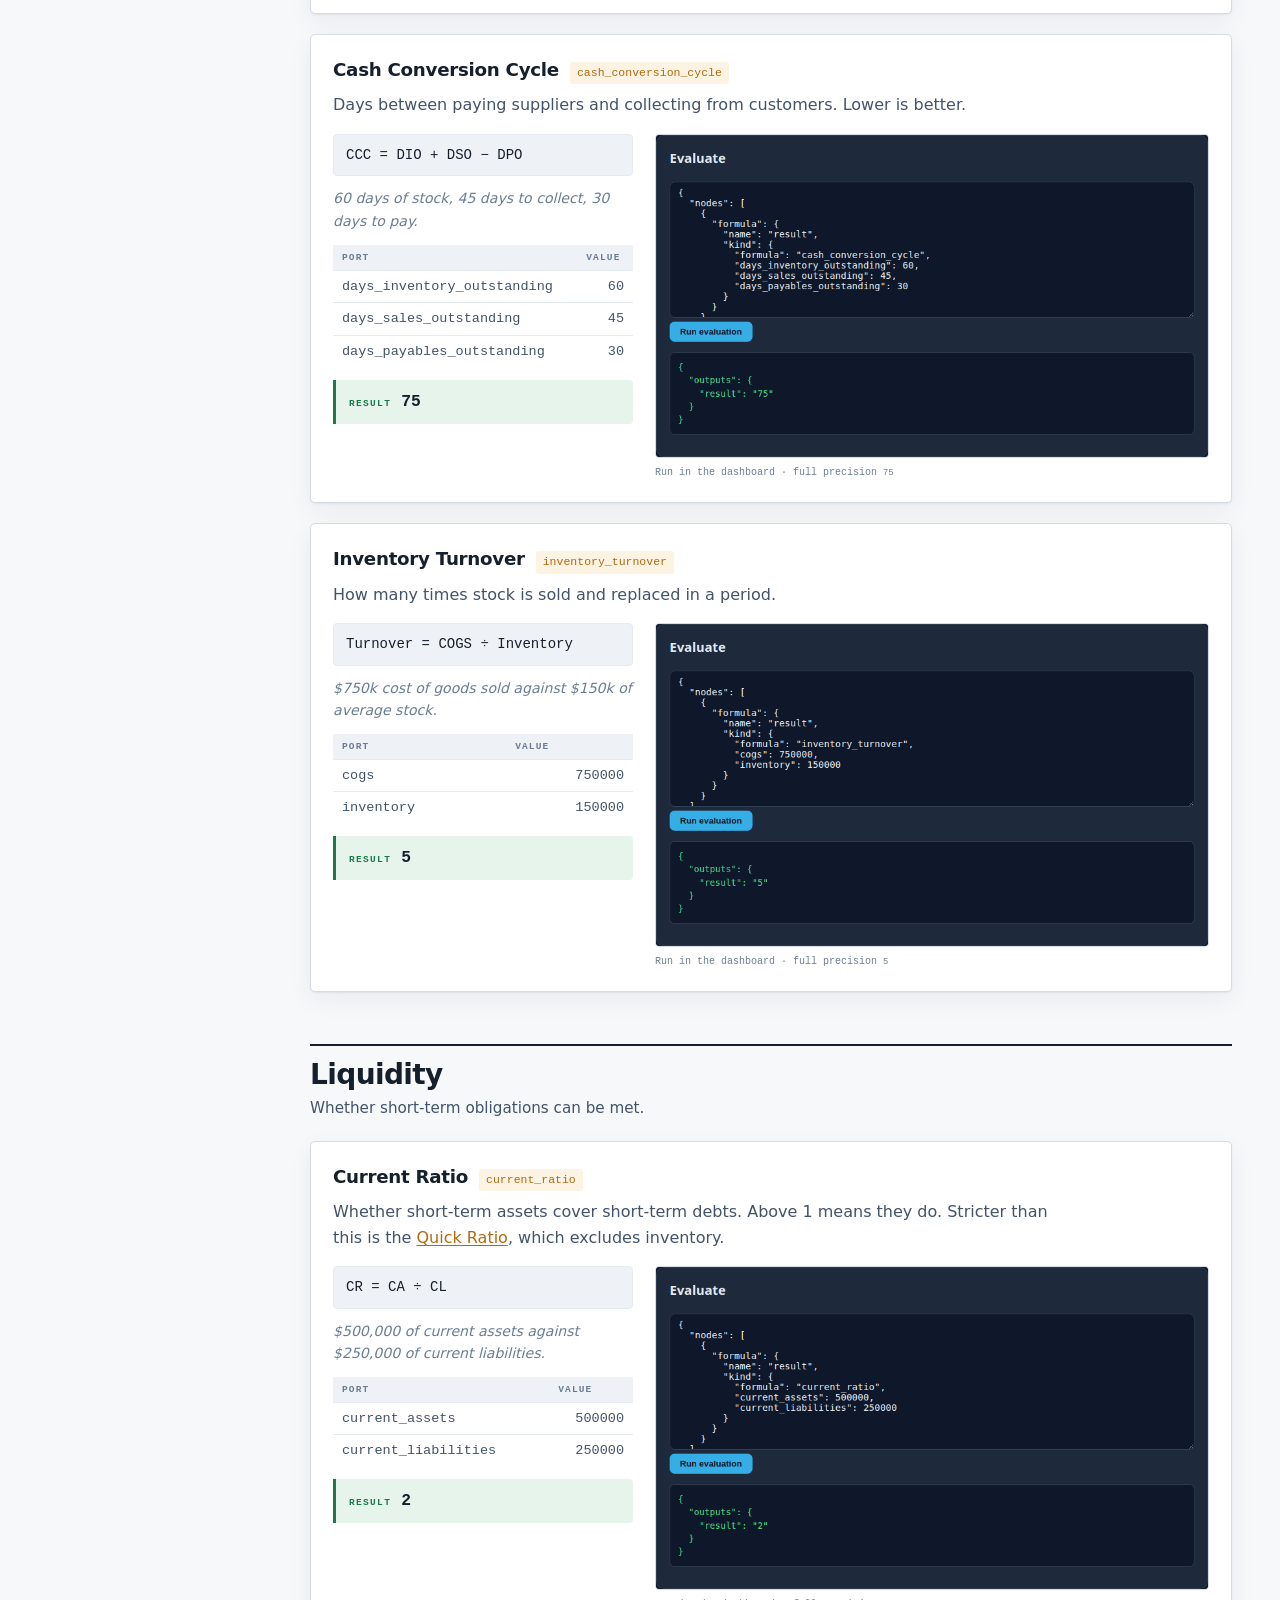
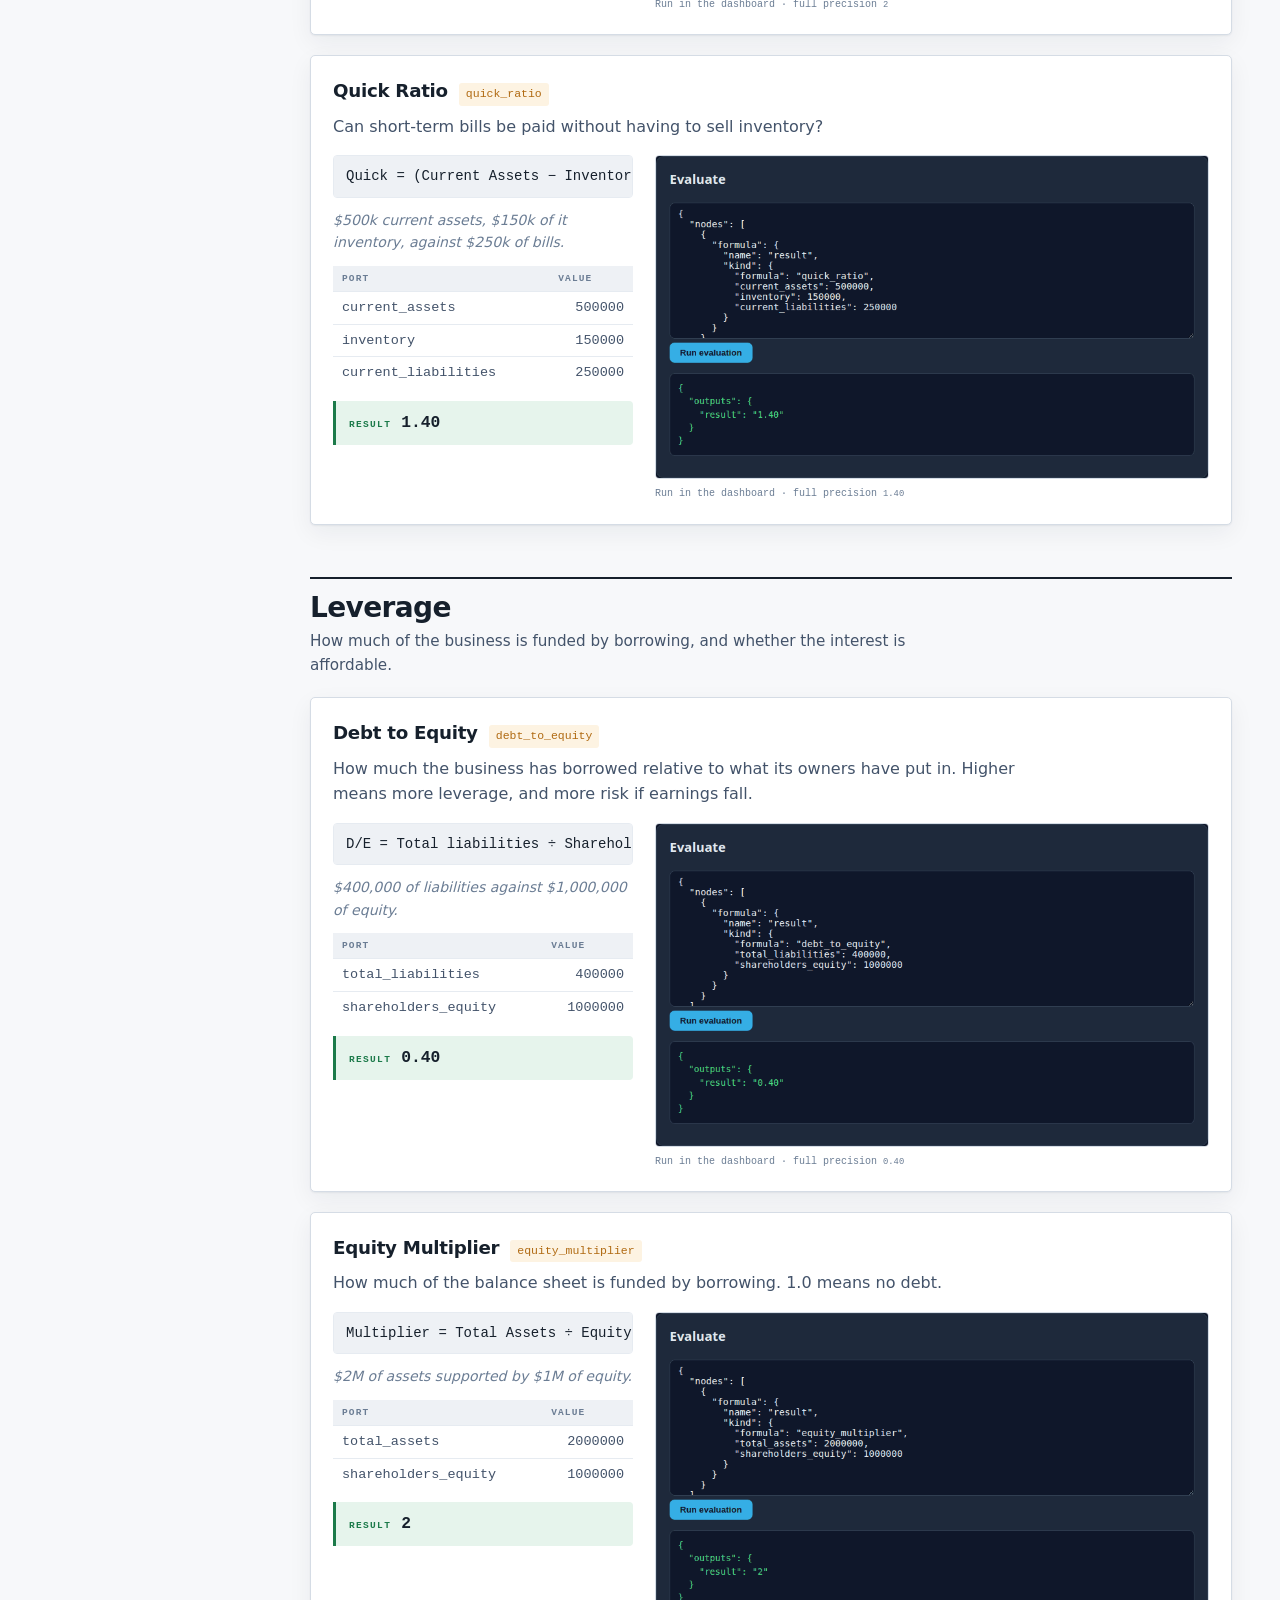
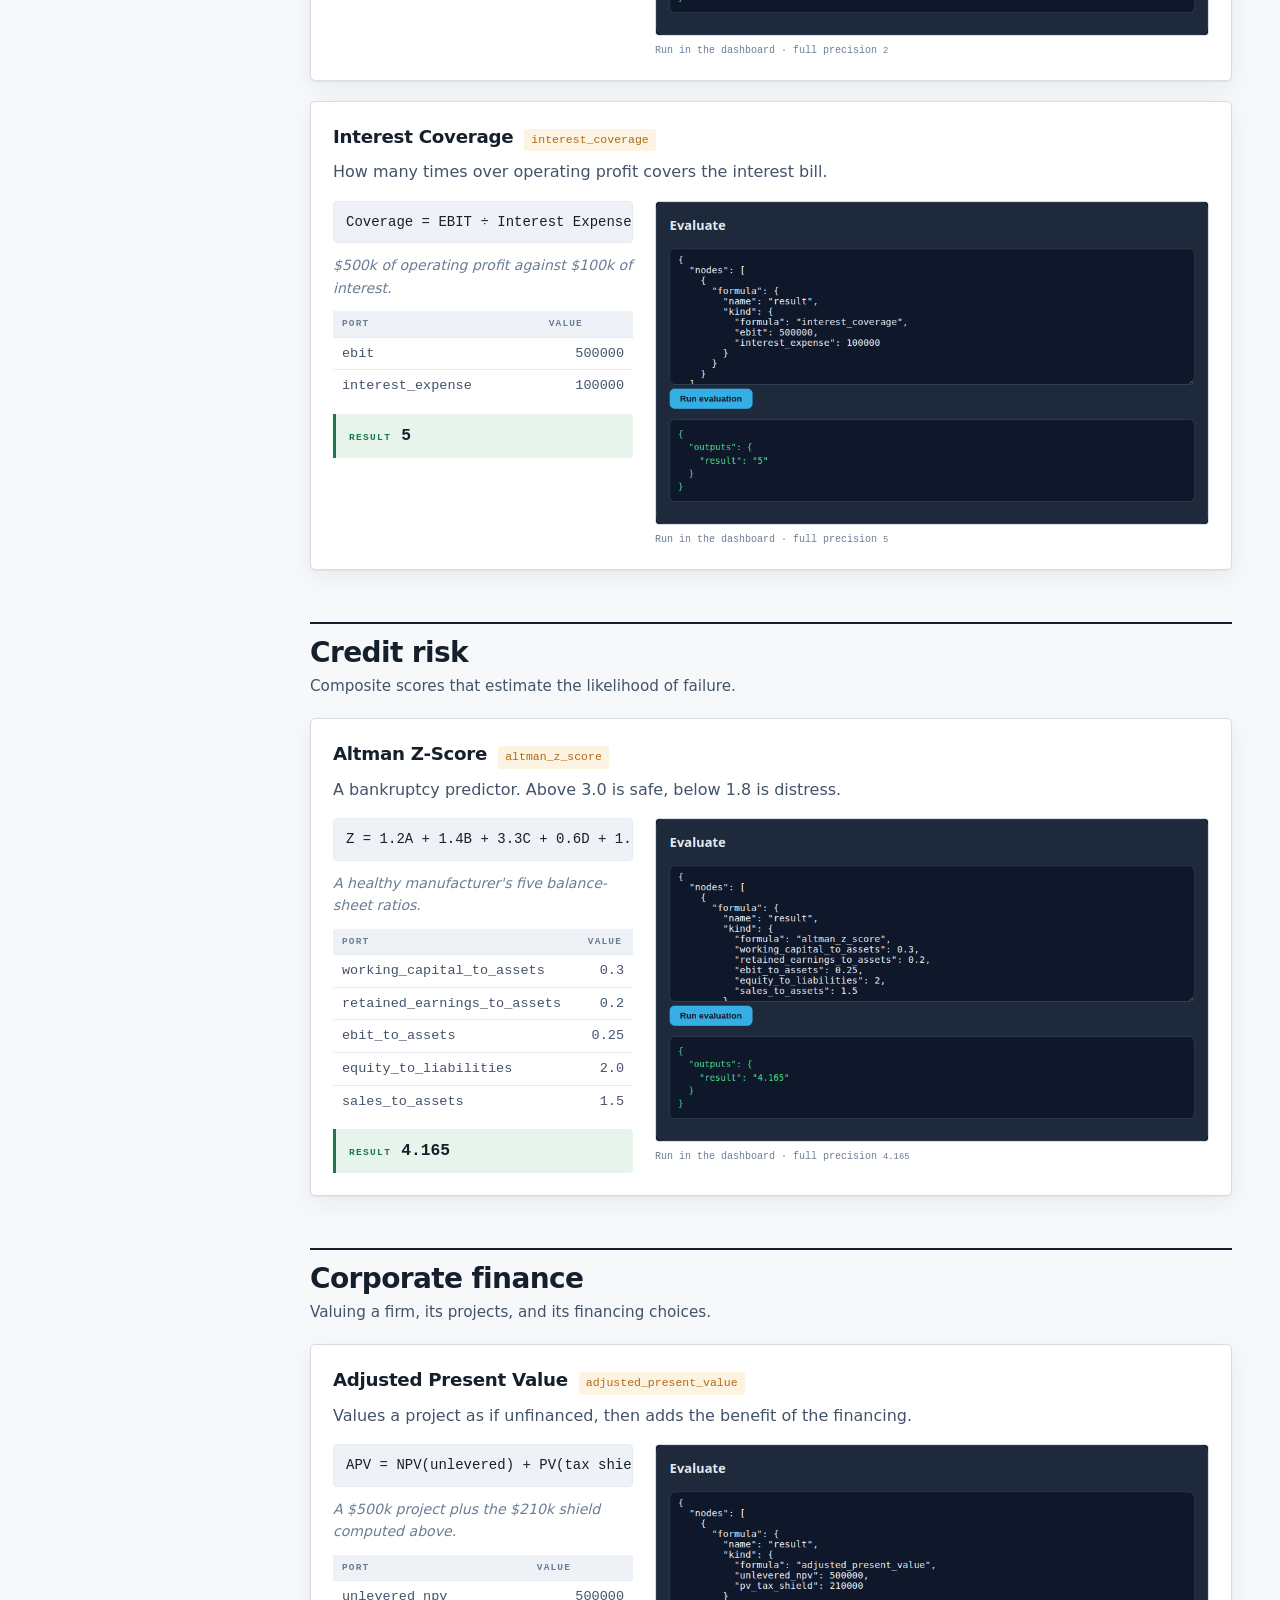
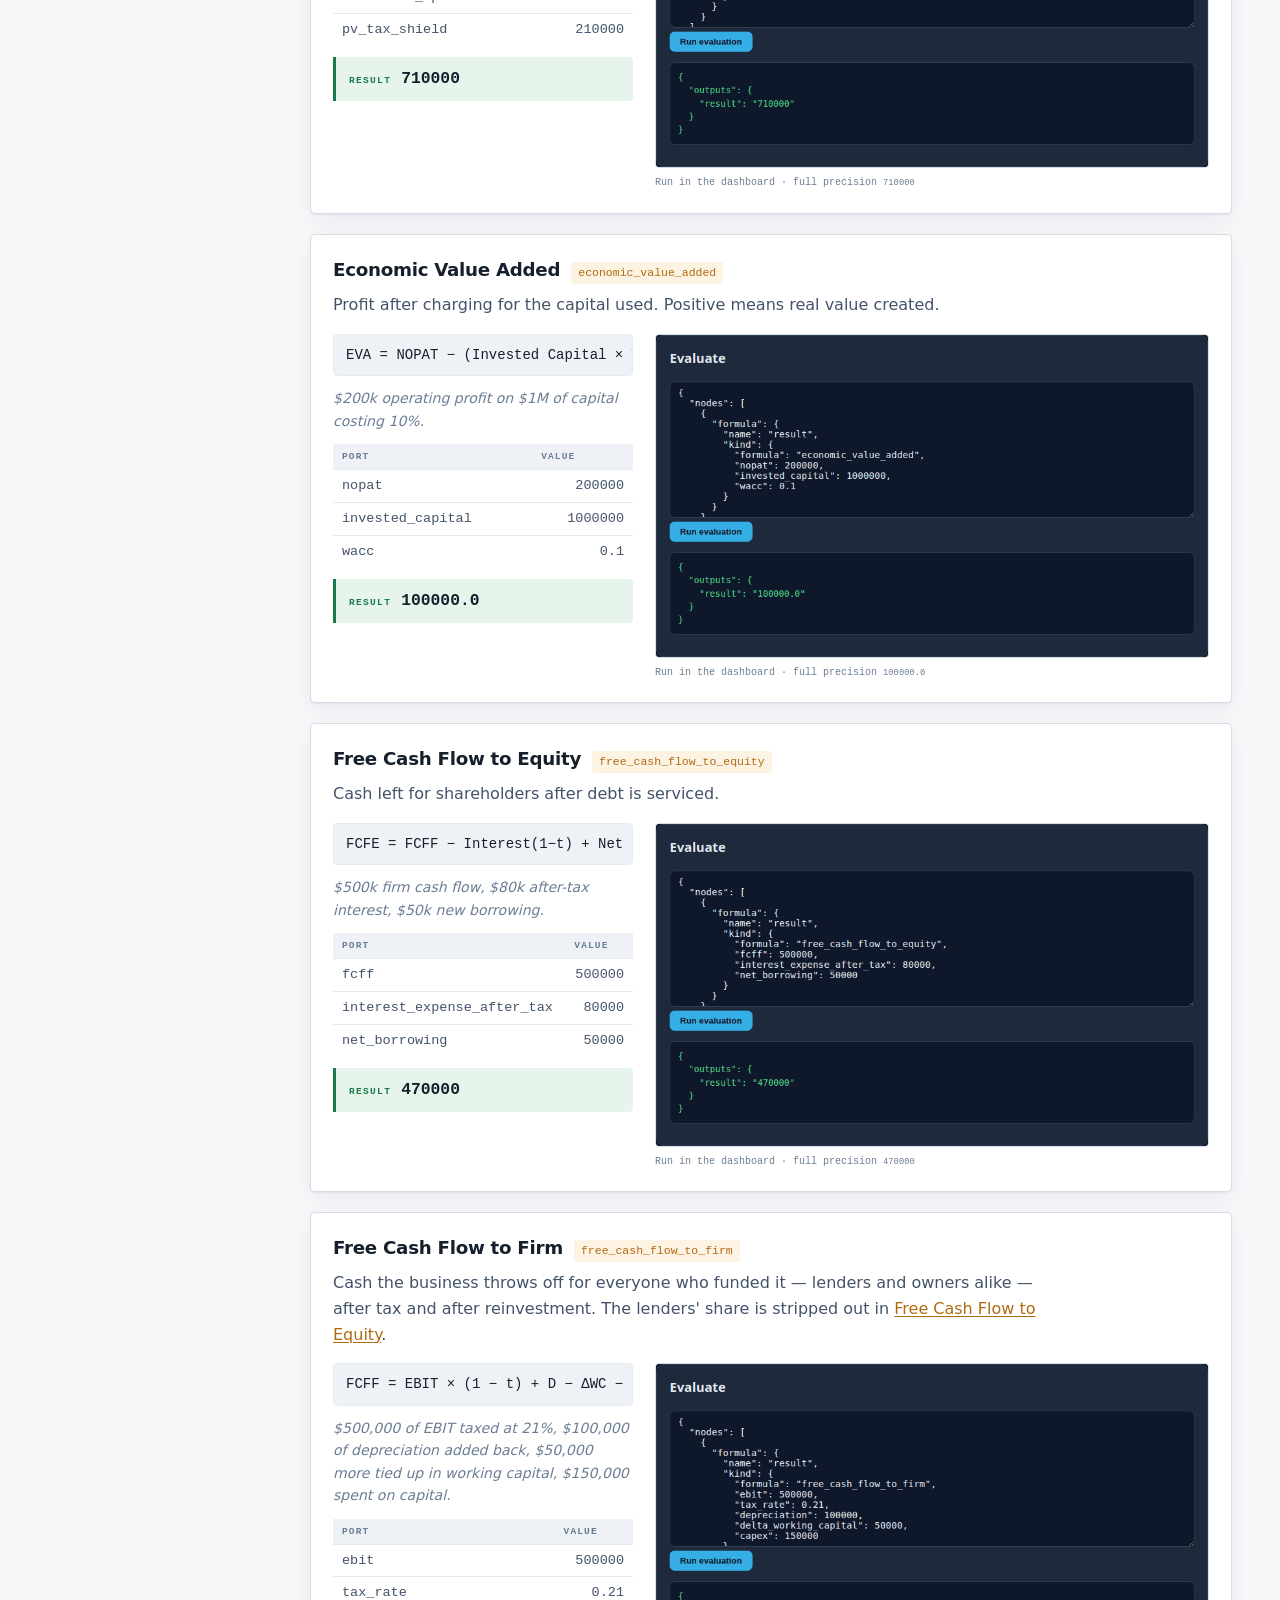
==== commit c7f28beb: "docs: complete the Formula Reference — all 62 formulas, with screenshots The reference documented 45" ====
--- a/docs/formulas.html
+++ b/docs/formulas.html
@@ -4,7 +4,7 @@
 <meta charset="utf-8">
 <meta name="viewport" content="width=device-width, initial-scale=1">
 <title>CASIROS Formula Reference</title>
-<meta name="description" content="Plain-English explanation, mathematics, worked example, and dashboard screenshot for 45 of the 62 CASIROS formulas.">
+<meta name="description" content="Plain-English explanation, mathematics, worked example, and dashboard screenshot for all 62 CASIROS formulas.">
 <style>
   :root {
     --ground: #f7f8fa; --panel: #ffffff; --panel-2: #eef1f5;
@@ -190,7 +190,7 @@
 <body>
 <header class="masthead">
   <div class="masthead-inner">
-    <div class="stencil">Formula Reference &middot; 45 of 62 formulas &middot; captured on v0.7.0</div>
+    <div class="stencil">Formula Reference &middot; 62 formulas &middot; v0.8.0</div>
     <h1>Every CASIROS Formula, Explained</h1>
     <p class="subtitle">
       What each formula means in plain language, the mathematics behind it, a
@@ -199,29 +199,36 @@
       live server.
     </p>
     <p class="subtitle">
-      This reference covers the 45 formulas the API exposed as of v0.7.0.
-      Release 0.8.0 wired a further 17 &mdash; among them net present value,
-      internal rate of return, the annuity and perpetuity family, Sharpe, and
-      bond price. Those are callable now but are not yet written up here; the
-      CHANGELOG lists them in full.
+      Every formula the API exposes is here. The 17 added in v0.8.0 &mdash;
+      net present value, internal rate of return, the annuity and perpetuity
+      family, Sharpe, bond price and the rest &mdash; were captured the same
+      way as the original 45, against a live server.
     </p>
   </div>
 </header>
 
 <div class="shell">
   <nav class="rail" aria-label="Formula index">
-    <p class="rail-head">45 of 62 formulas</p>
-      <p class="tier">Time value of money <span class="tier-n">5</span></p>
+    <p class="rail-head">62 formulas</p>
+      <p class="tier">Time value of money <span class="tier-n">11</span></p>
       <ul>
         <li><a href="#amortization-payment">Amortization Payment</a></li>
+        <li><a href="#annuity-future-value">Annuity Future Value</a></li>
+        <li><a href="#annuity-present-value">Annuity Present Value</a></li>
         <li><a href="#continuous-compounding-future-value">Continuous Compounding</a></li>
+        <li><a href="#effective-annual-rate">Effective Annual Rate</a></li>
         <li><a href="#future-value">Future Value</a></li>
         <li><a href="#growing-perpetuity-present-value">Growing Perpetuity</a></li>
+        <li><a href="#internal-rate-of-return">Internal Rate of Return</a></li>
+        <li><a href="#net-present-value">Net Present Value</a></li>
+        <li><a href="#perpetuity-present-value">Perpetuity</a></li>
         <li><a href="#present-value">Present Value</a></li>
       </ul>
-      <p class="tier">Profitability <span class="tier-n">3</span></p>
+      <p class="tier">Profitability <span class="tier-n">5</span></p>
       <ul>
+        <li><a href="#dupont-roe">DuPont ROE</a></li>
         <li><a href="#profit-margin">Profit Margin</a></li>
+        <li><a href="#return-on-assets">Return on Assets</a></li>
         <li><a href="#return-on-equity">Return on Equity</a></li>
         <li><a href="#return-on-investment">Return on Investment</a></li>
       </ul>
@@ -231,12 +238,14 @@
         <li><a href="#cash-conversion-cycle">Cash Conversion Cycle</a></li>
         <li><a href="#inventory-turnover">Inventory Turnover</a></li>
       </ul>
-      <p class="tier">Liquidity <span class="tier-n">1</span></p>
+      <p class="tier">Liquidity <span class="tier-n">2</span></p>
       <ul>
+        <li><a href="#current-ratio">Current Ratio</a></li>
         <li><a href="#quick-ratio">Quick Ratio</a></li>
       </ul>
-      <p class="tier">Leverage <span class="tier-n">2</span></p>
+      <p class="tier">Leverage <span class="tier-n">3</span></p>
       <ul>
+        <li><a href="#debt-to-equity">Debt to Equity</a></li>
         <li><a href="#equity-multiplier">Equity Multiplier</a></li>
         <li><a href="#interest-coverage">Interest Coverage</a></li>
       </ul>
@@ -244,37 +253,44 @@
       <ul>
         <li><a href="#altman-z-score">Altman Z-Score</a></li>
       </ul>
-      <p class="tier">Corporate finance <span class="tier-n">7</span></p>
+      <p class="tier">Corporate finance <span class="tier-n">8</span></p>
       <ul>
         <li><a href="#adjusted-present-value">Adjusted Present Value</a></li>
         <li><a href="#economic-value-added">Economic Value Added</a></li>
         <li><a href="#free-cash-flow-to-equity">Free Cash Flow to Equity</a></li>
+        <li><a href="#free-cash-flow-to-firm">Free Cash Flow to Firm</a></li>
         <li><a href="#internal-growth-rate">Internal Growth Rate</a></li>
         <li><a href="#sustainable-growth-rate">Sustainable Growth Rate</a></li>
         <li><a href="#tax-shield">Tax Shield</a></li>
         <li><a href="#wacc">Weighted Average Cost of Capital</a></li>
       </ul>
-      <p class="tier">Risk &amp; markets <span class="tier-n">7</span></p>
+      <p class="tier">Risk &amp; markets <span class="tier-n">9</span></p>
       <ul>
         <li><a href="#beta">Beta</a></li>
         <li><a href="#calmar-ratio">Calmar Ratio</a></li>
         <li><a href="#expected-shortfall">Expected Shortfall</a></li>
+        <li><a href="#jensens-alpha">Jensen's Alpha</a></li>
+        <li><a href="#sharpe-ratio">Sharpe Ratio</a></li>
         <li><a href="#simple-moving-average">Simple Moving Average</a></li>
         <li><a href="#sortino-ratio">Sortino Ratio</a></li>
         <li><a href="#treynor-ratio">Treynor Ratio</a></li>
         <li><a href="#value-at-risk">Value at Risk</a></li>
       </ul>
-      <p class="tier">Bonds <span class="tier-n">5</span></p>
+      <p class="tier">Stocks &amp; bonds <span class="tier-n">7</span></p>
       <ul>
+        <li><a href="#bond-price">Bond Price</a></li>
         <li><a href="#convexity">Convexity</a></li>
         <li><a href="#discounted-cash-flow">Discounted Cash Flow</a></li>
+        <li><a href="#dividend-discount-model">Dividend Discount Model</a></li>
         <li><a href="#macaulay-duration">Macaulay Duration</a></li>
         <li><a href="#modified-duration">Modified Duration</a></li>
         <li><a href="#yield-to-maturity-approximation">Yield to Maturity (approx.)</a></li>
       </ul>
-      <p class="tier">Banking <span class="tier-n">2</span></p>
+      <p class="tier">Banking <span class="tier-n">4</span></p>
       <ul>
         <li><a href="#capital-adequacy-ratio">Capital Adequacy Ratio</a></li>
+        <li><a href="#loan-to-deposit-ratio">Loan-to-Deposit Ratio</a></li>
+        <li><a href="#net-interest-margin">Net Interest Margin</a></li>
         <li><a href="#provision-coverage-ratio">Provision Coverage Ratio</a></li>
       </ul>
       <p class="tier">Options <span class="tier-n">9</span></p>
@@ -354,6 +370,68 @@
           </figure>
         </div>
       </article>
+      <article class="formula" id="annuity-future-value">
+        <header class="f-head">
+          <h3>Annuity Future Value</h3>
+          <code class="f-id">annuity_future_value</code>
+        </header>
+
+        <p class="f-plain">What a fixed run of equal payments accumulates to by the end, once each one has earned interest.</p>
+
+        <div class="f-grid">
+          <div class="f-left">
+            <div class="f-math">FV = PMT × ((1 + r)ⁿ − 1) ÷ r</div>
+            <p class="f-story">$100 saved every year for 10 years, earning 5%.</p>
+            <table class="f-ports">
+              <thead><tr><th>Port</th><th>Value</th></tr></thead>
+              <tbody>
+            <tr><td class="mono-col">payment</td><td class="mono-col num">100</td></tr>
+            <tr><td class="mono-col">rate</td><td class="mono-col num">0.05</td></tr>
+            <tr><td class="mono-col">periods</td><td class="mono-col num">10</td></tr>
+              </tbody>
+            </table>
+            <div class="f-result">
+              <span class="f-result-label">Result</span>
+              <span class="f-result-value">1257.789254…</span>
+            </div>
+          </div>
+          <figure class="f-shot">
+            <img loading="lazy" src="img/formulas/annuity_future_value.png" width="852" height="497" alt="The CASIROS dashboard Evaluate panel showing a Annuity Future Value request using formula annuity_future_value, and the returned result 1257.789254….">
+            <figcaption>Run in the dashboard &middot; full precision <code>1257.789253554882812500</code></figcaption>
+          </figure>
+        </div>
+      </article>
+      <article class="formula" id="annuity-present-value">
+        <header class="f-head">
+          <h3>Annuity Present Value</h3>
+          <code class="f-id">annuity_present_value</code>
+        </header>
+
+        <p class="f-plain">What a fixed run of equal payments is worth today.</p>
+
+        <div class="f-grid">
+          <div class="f-left">
+            <div class="f-math">PV = PMT × (1 − (1 + r)⁻ⁿ) ÷ r</div>
+            <p class="f-story">$100 a year for 10 years, discounted at 5%.</p>
+            <table class="f-ports">
+              <thead><tr><th>Port</th><th>Value</th></tr></thead>
+              <tbody>
+            <tr><td class="mono-col">payment</td><td class="mono-col num">100</td></tr>
+            <tr><td class="mono-col">rate</td><td class="mono-col num">0.05</td></tr>
+            <tr><td class="mono-col">periods</td><td class="mono-col num">10</td></tr>
+              </tbody>
+            </table>
+            <div class="f-result">
+              <span class="f-result-label">Result</span>
+              <span class="f-result-value">772.173493…</span>
+            </div>
+          </div>
+          <figure class="f-shot">
+            <img loading="lazy" src="img/formulas/annuity_present_value.png" width="852" height="497" alt="The CASIROS dashboard Evaluate panel showing a Annuity Present Value request using formula annuity_present_value, and the returned result 772.173493….">
+            <figcaption>Run in the dashboard &middot; full precision <code>772.1734929184812512829062028</code></figcaption>
+          </figure>
+        </div>
+      </article>
       <article class="formula" id="continuous-compounding-future-value">
         <header class="f-head">
           <h3>Continuous Compounding</h3>
@@ -385,6 +463,36 @@
           </figure>
         </div>
       </article>
+      <article class="formula" id="effective-annual-rate">
+        <header class="f-head">
+          <h3>Effective Annual Rate</h3>
+          <code class="f-id">effective_annual_rate</code>
+        </header>
+
+        <p class="f-plain">What a quoted nominal rate actually costs once compounding inside the year is counted. Always at least the nominal rate, and above it whenever compounding happens more than once.</p>
+
+        <div class="f-grid">
+          <div class="f-left">
+            <div class="f-math">EAR = (1 + r ÷ m)^m − 1</div>
+            <p class="f-story">12% nominal, compounded monthly — so really 12.68%.</p>
+            <table class="f-ports">
+              <thead><tr><th>Port</th><th>Value</th></tr></thead>
+              <tbody>
+            <tr><td class="mono-col">nominal_rate</td><td class="mono-col num">0.12</td></tr>
+            <tr><td class="mono-col">compounding_periods</td><td class="mono-col num">12</td></tr>
+              </tbody>
+            </table>
+            <div class="f-result">
+              <span class="f-result-label">Result</span>
+              <span class="f-result-value">0.126825…</span>
+            </div>
+          </div>
+          <figure class="f-shot">
+            <img loading="lazy" src="img/formulas/effective_annual_rate.png" width="852" height="497" alt="The CASIROS dashboard Evaluate panel showing a Effective Annual Rate request using formula effective_annual_rate, and the returned result 0.126825….">
+            <figcaption>Run in the dashboard &middot; full precision <code>0.126825030131969720661201</code></figcaption>
+          </figure>
+        </div>
+      </article>
       <article class="formula" id="future-value">
         <header class="f-head">
           <h3>Future Value</h3>
@@ -443,6 +551,95 @@
           </div>
           <figure class="f-shot">
             <img loading="lazy" src="img/formulas/growing_perpetuity_present_value.png" width="852" height="497" alt="The CASIROS dashboard Evaluate panel showing a Growing Perpetuity request using formula growing_perpetuity_present_value, and the returned result 2000.">
+            <figcaption>Run in the dashboard &middot; full precision <code>2000</code></figcaption>
+          </figure>
+        </div>
+      </article>
+      <article class="formula" id="internal-rate-of-return">
+        <header class="f-head">
+          <h3>Internal Rate of Return</h3>
+          <code class="f-id">internal_rate_of_return</code>
+        </header>
+
+        <p class="f-plain">The discount rate at which a project's net present value is exactly zero — its break-even rate of return. There is no closed form, so this is solved numerically.</p>
+
+        <div class="f-grid">
+          <div class="f-left">
+            <div class="f-math">0 = Σ CFₜ ÷ (1 + IRR)ᵗ</div>
+            <p class="f-story">$1,000 invested today returning $500 a year for three years.</p>
+            <table class="f-ports">
+              <thead><tr><th>Port</th><th>Value</th></tr></thead>
+              <tbody>
+            <tr><td class="mono-col">cash_flows</td><td class="mono-col num">[-1000, 500, 500, 500]</td></tr>
+              </tbody>
+            </table>
+            <div class="f-result">
+              <span class="f-result-label">Result</span>
+              <span class="f-result-value">0.233752…</span>
+            </div>
+          </div>
+          <figure class="f-shot">
+            <img loading="lazy" src="img/formulas/internal_rate_of_return.png" width="852" height="497" alt="The CASIROS dashboard Evaluate panel showing a Internal Rate of Return request using formula internal_rate_of_return, and the returned result 0.233752….">
+            <figcaption>Run in the dashboard &middot; full precision <code>0.2337517858067790690903377949</code></figcaption>
+          </figure>
+        </div>
+      </article>
+      <article class="formula" id="net-present-value">
+        <header class="f-head">
+          <h3>Net Present Value</h3>
+          <code class="f-id">net_present_value</code>
+        </header>
+
+        <p class="f-plain">What a stream of future cash flows is worth today, net of what you paid to get it. Positive means the investment clears the discount rate; negative means it does not.</p>
+
+        <div class="f-grid">
+          <div class="f-left">
+            <div class="f-math">NPV = Σ CFₜ ÷ (1 + r)ᵗ</div>
+            <p class="f-story">$1,000 out today, returning $300, $400, $500 and $600 over four years, discounted at 10%.</p>
+            <table class="f-ports">
+              <thead><tr><th>Port</th><th>Value</th></tr></thead>
+              <tbody>
+            <tr><td class="mono-col">rate</td><td class="mono-col num">0.1</td></tr>
+            <tr><td class="mono-col">cash_flows</td><td class="mono-col num">[-1000, 300, 400, 500, 600]</td></tr>
+              </tbody>
+            </table>
+            <div class="f-result">
+              <span class="f-result-label">Result</span>
+              <span class="f-result-value">388.771259…</span>
+            </div>
+          </div>
+          <figure class="f-shot">
+            <img loading="lazy" src="img/formulas/net_present_value.png" width="852" height="497" alt="The CASIROS dashboard Evaluate panel showing a Net Present Value request using formula net_present_value, and the returned result 388.771259….">
+            <figcaption>Run in the dashboard &middot; full precision <code>388.77125879379823782528515812</code></figcaption>
+          </figure>
+        </div>
+      </article>
+      <article class="formula" id="perpetuity-present-value">
+        <header class="f-head">
+          <h3>Perpetuity</h3>
+          <code class="f-id">perpetuity_present_value</code>
+        </header>
+
+        <p class="f-plain">Value of a fixed payment that carries on forever. The growing version is <a href="#growing-perpetuity-present-value">Growing Perpetuity</a>.</p>
+
+        <div class="f-grid">
+          <div class="f-left">
+            <div class="f-math">PV = PMT ÷ r</div>
+            <p class="f-story">$100 a year forever, discounted at 5%.</p>
+            <table class="f-ports">
+              <thead><tr><th>Port</th><th>Value</th></tr></thead>
+              <tbody>
+            <tr><td class="mono-col">payment</td><td class="mono-col num">100</td></tr>
+            <tr><td class="mono-col">rate</td><td class="mono-col num">0.05</td></tr>
+              </tbody>
+            </table>
+            <div class="f-result">
+              <span class="f-result-label">Result</span>
+              <span class="f-result-value">2000</span>
+            </div>
+          </div>
+          <figure class="f-shot">
+            <img loading="lazy" src="img/formulas/perpetuity_present_value.png" width="852" height="497" alt="The CASIROS dashboard Evaluate panel showing a Perpetuity request using formula perpetuity_present_value, and the returned result 2000.">
             <figcaption>Run in the dashboard &middot; full precision <code>2000</code></figcaption>
           </figure>
         </div>
@@ -485,6 +682,37 @@
         <p class="g-note">How much of what comes in survives as profit.</p>
       </div>
 
+      <article class="formula" id="dupont-roe">
+        <header class="f-head">
+          <h3>DuPont ROE</h3>
+          <code class="f-id">dupont_roe</code>
+        </header>
+
+        <p class="f-plain">Return on equity broken into the three things that drive it: margin, how hard the assets work, and how much leverage sits underneath.</p>
+
+        <div class="f-grid">
+          <div class="f-left">
+            <div class="f-math">ROE = PM × AT × EM</div>
+            <p class="f-story">A 15% margin, assets turning over twice, equity geared two to one.</p>
+            <table class="f-ports">
+              <thead><tr><th>Port</th><th>Value</th></tr></thead>
+              <tbody>
+            <tr><td class="mono-col">profit_margin</td><td class="mono-col num">0.15</td></tr>
+            <tr><td class="mono-col">asset_turnover</td><td class="mono-col num">2.0</td></tr>
+            <tr><td class="mono-col">equity_multiplier</td><td class="mono-col num">2.0</td></tr>
+              </tbody>
+            </table>
+            <div class="f-result">
+              <span class="f-result-label">Result</span>
+              <span class="f-result-value">0.60</span>
+            </div>
+          </div>
+          <figure class="f-shot">
+            <img loading="lazy" src="img/formulas/dupont_roe.png" width="852" height="497" alt="The CASIROS dashboard Evaluate panel showing a DuPont ROE request using formula dupont_roe, and the returned result 0.60.">
+            <figcaption>Run in the dashboard &middot; full precision <code>0.60</code></figcaption>
+          </figure>
+        </div>
+      </article>
       <article class="formula" id="profit-margin">
         <header class="f-head">
           <h3>Profit Margin</h3>
@@ -512,6 +740,36 @@
           <figure class="f-shot">
             <img loading="lazy" src="img/formulas/profit_margin.png" width="852" height="497" alt="The CASIROS dashboard Evaluate panel showing a Profit Margin request using formula profit_margin, and the returned result 0.15.">
             <figcaption>Run in the dashboard &middot; full precision <code>0.15</code></figcaption>
+          </figure>
+        </div>
+      </article>
+      <article class="formula" id="return-on-assets">
+        <header class="f-head">
+          <h3>Return on Assets</h3>
+          <code class="f-id">return_on_assets</code>
+        </header>
+
+        <p class="f-plain">How much profit the business earns per dollar of assets it holds, regardless of how those assets were financed.</p>
+
+        <div class="f-grid">
+          <div class="f-left">
+            <div class="f-math">ROA = NI ÷ TA</div>
+            <p class="f-story">$150,000 of net income on $2,000,000 of average total assets.</p>
+            <table class="f-ports">
+              <thead><tr><th>Port</th><th>Value</th></tr></thead>
+              <tbody>
+            <tr><td class="mono-col">net_income</td><td class="mono-col num">150000</td></tr>
+            <tr><td class="mono-col">avg_total_assets</td><td class="mono-col num">2000000</td></tr>
+              </tbody>
+            </table>
+            <div class="f-result">
+              <span class="f-result-label">Result</span>
+              <span class="f-result-value">0.075</span>
+            </div>
+          </div>
+          <figure class="f-shot">
+            <img loading="lazy" src="img/formulas/return_on_assets.png" width="852" height="497" alt="The CASIROS dashboard Evaluate panel showing a Return on Assets request using formula return_on_assets, and the returned result 0.075.">
+            <figcaption>Run in the dashboard &middot; full precision <code>0.075</code></figcaption>
           </figure>
         </div>
       </article>
@@ -680,6 +938,36 @@
         <p class="g-note">Whether short-term obligations can be met.</p>
       </div>
 
+      <article class="formula" id="current-ratio">
+        <header class="f-head">
+          <h3>Current Ratio</h3>
+          <code class="f-id">current_ratio</code>
+        </header>
+
+        <p class="f-plain">Whether short-term assets cover short-term debts. Above 1 means they do. Stricter than this is the <a href="#quick-ratio">Quick Ratio</a>, which excludes inventory.</p>
+
+        <div class="f-grid">
+          <div class="f-left">
+            <div class="f-math">CR = CA ÷ CL</div>
+            <p class="f-story">$500,000 of current assets against $250,000 of current liabilities.</p>
+            <table class="f-ports">
+              <thead><tr><th>Port</th><th>Value</th></tr></thead>
+              <tbody>
+            <tr><td class="mono-col">current_assets</td><td class="mono-col num">500000</td></tr>
+            <tr><td class="mono-col">current_liabilities</td><td class="mono-col num">250000</td></tr>
+              </tbody>
+            </table>
+            <div class="f-result">
+              <span class="f-result-label">Result</span>
+              <span class="f-result-value">2</span>
+            </div>
+          </div>
+          <figure class="f-shot">
+            <img loading="lazy" src="img/formulas/current_ratio.png" width="852" height="497" alt="The CASIROS dashboard Evaluate panel showing a Current Ratio request using formula current_ratio, and the returned result 2.">
+            <figcaption>Run in the dashboard &middot; full precision <code>2</code></figcaption>
+          </figure>
+        </div>
+      </article>
       <article class="formula" id="quick-ratio">
         <header class="f-head">
           <h3>Quick Ratio</h3>
@@ -718,6 +1006,36 @@
         <p class="g-note">How much of the business is funded by borrowing, and whether the interest is affordable.</p>
       </div>
 
+      <article class="formula" id="debt-to-equity">
+        <header class="f-head">
+          <h3>Debt to Equity</h3>
+          <code class="f-id">debt_to_equity</code>
+        </header>
+
+        <p class="f-plain">How much the business has borrowed relative to what its owners have put in. Higher means more leverage, and more risk if earnings fall.</p>
+
+        <div class="f-grid">
+          <div class="f-left">
+            <div class="f-math">D/E = Total liabilities ÷ Shareholders' equity</div>
+            <p class="f-story">$400,000 of liabilities against $1,000,000 of equity.</p>
+            <table class="f-ports">
+              <thead><tr><th>Port</th><th>Value</th></tr></thead>
+              <tbody>
+            <tr><td class="mono-col">total_liabilities</td><td class="mono-col num">400000</td></tr>
+            <tr><td class="mono-col">shareholders_equity</td><td class="mono-col num">1000000</td></tr>
+              </tbody>
+            </table>
+            <div class="f-result">
+              <span class="f-result-label">Result</span>
+              <span class="f-result-value">0.40</span>
+            </div>
+          </div>
+          <figure class="f-shot">
+            <img loading="lazy" src="img/formulas/debt_to_equity.png" width="852" height="497" alt="The CASIROS dashboard Evaluate panel showing a Debt to Equity request using formula debt_to_equity, and the returned result 0.40.">
+            <figcaption>Run in the dashboard &middot; full precision <code>0.40</code></figcaption>
+          </figure>
+        </div>
+      </article>
       <article class="formula" id="equity-multiplier">
         <header class="f-head">
           <h3>Equity Multiplier</h3>
@@ -917,6 +1235,39 @@
           </figure>
         </div>
       </article>
+      <article class="formula" id="free-cash-flow-to-firm">
+        <header class="f-head">
+          <h3>Free Cash Flow to Firm</h3>
+          <code class="f-id">free_cash_flow_to_firm</code>
+        </header>
+
+        <p class="f-plain">Cash the business throws off for everyone who funded it — lenders and owners alike — after tax and after reinvestment. The lenders' share is stripped out in <a href="#free-cash-flow-to-equity">Free Cash Flow to Equity</a>.</p>
+
+        <div class="f-grid">
+          <div class="f-left">
+            <div class="f-math">FCFF = EBIT × (1 − t) + D − ΔWC − CapEx</div>
+            <p class="f-story">$500,000 of EBIT taxed at 21%, $100,000 of depreciation added back, $50,000 more tied up in working capital, $150,000 spent on capital.</p>
+            <table class="f-ports">
+              <thead><tr><th>Port</th><th>Value</th></tr></thead>
+              <tbody>
+            <tr><td class="mono-col">ebit</td><td class="mono-col num">500000</td></tr>
+            <tr><td class="mono-col">tax_rate</td><td class="mono-col num">0.21</td></tr>
+            <tr><td class="mono-col">depreciation</td><td class="mono-col num">100000</td></tr>
+            <tr><td class="mono-col">delta_working_capital</td><td class="mono-col num">50000</td></tr>
+            <tr><td class="mono-col">capex</td><td class="mono-col num">150000</td></tr>
+              </tbody>
+            </table>
+            <div class="f-result">
+              <span class="f-result-label">Result</span>
+              <span class="f-result-value">295000.00</span>
+            </div>
+          </div>
+          <figure class="f-shot">
+            <img loading="lazy" src="img/formulas/free_cash_flow_to_firm.png" width="852" height="497" alt="The CASIROS dashboard Evaluate panel showing a Free Cash Flow to Firm request using formula free_cash_flow_to_firm, and the returned result 295000.00.">
+            <figcaption>Run in the dashboard &middot; full precision <code>295000.00</code></figcaption>
+          </figure>
+        </div>
+      </article>
       <article class="formula" id="internal-growth-rate">
         <header class="f-head">
           <h3>Internal Growth Rate</h3>
@@ -1139,6 +1490,69 @@
           </figure>
         </div>
       </article>
+      <article class="formula" id="jensens-alpha">
+        <header class="f-head">
+          <h3>Jensen's Alpha</h3>
+          <code class="f-id">jensens_alpha</code>
+        </header>
+
+        <p class="f-plain">How much a portfolio beat — or missed — the return CAPM said its risk entitled it to. Positive alpha is return the market exposure does not explain.</p>
+
+        <div class="f-grid">
+          <div class="f-left">
+            <div class="f-math">α = Rp − [Rf + β(Rm − Rf)]</div>
+            <p class="f-story">A portfolio returning 12% where CAPM predicted 11.6% for a beta of 1.2.</p>
+            <table class="f-ports">
+              <thead><tr><th>Port</th><th>Value</th></tr></thead>
+              <tbody>
+            <tr><td class="mono-col">portfolio_return</td><td class="mono-col num">0.12</td></tr>
+            <tr><td class="mono-col">risk_free_rate</td><td class="mono-col num">0.02</td></tr>
+            <tr><td class="mono-col">market_return</td><td class="mono-col num">0.1</td></tr>
+            <tr><td class="mono-col">beta</td><td class="mono-col num">1.2</td></tr>
+              </tbody>
+            </table>
+            <div class="f-result">
+              <span class="f-result-label">Result</span>
+              <span class="f-result-value">0.004</span>
+            </div>
+          </div>
+          <figure class="f-shot">
+            <img loading="lazy" src="img/formulas/jensens_alpha.png" width="852" height="497" alt="The CASIROS dashboard Evaluate panel showing a Jensen's Alpha request using formula jensens_alpha, and the returned result 0.004.">
+            <figcaption>Run in the dashboard &middot; full precision <code>0.004</code></figcaption>
+          </figure>
+        </div>
+      </article>
+      <article class="formula" id="sharpe-ratio">
+        <header class="f-head">
+          <h3>Sharpe Ratio</h3>
+          <code class="f-id">sharpe_ratio</code>
+        </header>
+
+        <p class="f-plain">Return earned above the risk-free rate, per unit of total volatility. Where <a href="#sortino-ratio">Sortino</a> counts only downside moves, this counts every move as risk.</p>
+
+        <div class="f-grid">
+          <div class="f-left">
+            <div class="f-math">S = (Rp − Rf) ÷ σp</div>
+            <p class="f-story">A portfolio returning 12% with 15% volatility, against a 2% risk-free rate.</p>
+            <table class="f-ports">
+              <thead><tr><th>Port</th><th>Value</th></tr></thead>
+              <tbody>
+            <tr><td class="mono-col">portfolio_return</td><td class="mono-col num">0.12</td></tr>
+            <tr><td class="mono-col">risk_free_rate</td><td class="mono-col num">0.02</td></tr>
+            <tr><td class="mono-col">portfolio_std_dev</td><td class="mono-col num">0.15</td></tr>
+              </tbody>
+            </table>
+            <div class="f-result">
+              <span class="f-result-label">Result</span>
+              <span class="f-result-value">0.666667…</span>
+            </div>
+          </div>
+          <figure class="f-shot">
+            <img loading="lazy" src="img/formulas/sharpe_ratio.png" width="852" height="497" alt="The CASIROS dashboard Evaluate panel showing a Sharpe Ratio request using formula sharpe_ratio, and the returned result 0.666667….">
+            <figcaption>Run in the dashboard &middot; full precision <code>0.6666666666666666666666666667</code></figcaption>
+          </figure>
+        </div>
+      </article>
       <article class="formula" id="simple-moving-average">
         <header class="f-head">
           <h3>Simple Moving Average</h3>
@@ -1270,6 +1684,38 @@
         <p class="g-note">Pricing fixed income and measuring its sensitivity to rates.</p>
       </div>
 
+      <article class="formula" id="bond-price">
+        <header class="f-head">
+          <h3>Bond Price</h3>
+          <code class="f-id">bond_price</code>
+        </header>
+
+        <p class="f-plain">Present value of everything a bond pays: each coupon, plus the face value returned at maturity. When the coupon rate equals the yield the bond prices at par, which is what happens here.</p>
+
+        <div class="f-grid">
+          <div class="f-left">
+            <div class="f-math">P = Σ C ÷ (1 + y)ᵗ + F ÷ (1 + y)ⁿ</div>
+            <p class="f-story">A $1,000 bond paying $50 a period for 10 periods, yielding 5%.</p>
+            <table class="f-ports">
+              <thead><tr><th>Port</th><th>Value</th></tr></thead>
+              <tbody>
+            <tr><td class="mono-col">face_value</td><td class="mono-col num">1000</td></tr>
+            <tr><td class="mono-col">coupon_payment</td><td class="mono-col num">50</td></tr>
+            <tr><td class="mono-col">yield_per_period</td><td class="mono-col num">0.05</td></tr>
+            <tr><td class="mono-col">periods</td><td class="mono-col num">10</td></tr>
+              </tbody>
+            </table>
+            <div class="f-result">
+              <span class="f-result-label">Result</span>
+              <span class="f-result-value">1000.000000</span>
+            </div>
+          </div>
+          <figure class="f-shot">
+            <img loading="lazy" src="img/formulas/bond_price.png" width="852" height="497" alt="The CASIROS dashboard Evaluate panel showing a Bond Price request using formula bond_price, and the returned result 1000.000000.">
+            <figcaption>Run in the dashboard &middot; full precision <code>1000.0000000000000000000000000</code></figcaption>
+          </figure>
+        </div>
+      </article>
       <article class="formula" id="convexity">
         <header class="f-head">
           <h3>Convexity</h3>
@@ -1327,6 +1773,37 @@
           <figure class="f-shot">
             <img loading="lazy" src="img/formulas/discounted_cash_flow.png" width="852" height="497" alt="The CASIROS dashboard Evaluate panel showing a Discounted Cash Flow request using formula discounted_cash_flow, and the returned result 754.798169….">
             <figcaption>Run in the dashboard &middot; full precision <code>754.79816952393962161054572776</code></figcaption>
+          </figure>
+        </div>
+      </article>
+      <article class="formula" id="dividend-discount-model">
+        <header class="f-head">
+          <h3>Dividend Discount Model</h3>
+          <code class="f-id">dividend_discount_model</code>
+        </header>
+
+        <p class="f-plain">What a share is worth valued purely as a dividend stream growing at a constant rate. Requires the required return to exceed the growth rate, or the value diverges.</p>
+
+        <div class="f-grid">
+          <div class="f-left">
+            <div class="f-math">P₀ = D₁ ÷ (r − g)</div>
+            <p class="f-story">A $2 dividend next year, growing 4% a year, discounted at 10%.</p>
+            <table class="f-ports">
+              <thead><tr><th>Port</th><th>Value</th></tr></thead>
+              <tbody>
+            <tr><td class="mono-col">next_dividend</td><td class="mono-col num">2.0</td></tr>
+            <tr><td class="mono-col">required_return</td><td class="mono-col num">0.1</td></tr>
+            <tr><td class="mono-col">growth_rate</td><td class="mono-col num">0.04</td></tr>
+              </tbody>
+            </table>
+            <div class="f-result">
+              <span class="f-result-label">Result</span>
+              <span class="f-result-value">33.333333…</span>
+            </div>
+          </div>
+          <figure class="f-shot">
+            <img loading="lazy" src="img/formulas/dividend_discount_model.png" width="852" height="497" alt="The CASIROS dashboard Evaluate panel showing a Dividend Discount Model request using formula dividend_discount_model, and the returned result 33.333333….">
+            <figcaption>Run in the dashboard &middot; full precision <code>33.333333333333333333333333333</code></figcaption>
           </figure>
         </div>
       </article>
@@ -1459,6 +1936,67 @@
           </figure>
         </div>
       </article>
+      <article class="formula" id="loan-to-deposit-ratio">
+        <header class="f-head">
+          <h3>Loan-to-Deposit Ratio</h3>
+          <code class="f-id">loan_to_deposit_ratio</code>
+        </header>
+
+        <p class="f-plain">How much of a bank's deposit funding it has lent back out. Too low wastes the funding; too high leaves little liquidity buffer.</p>
+
+        <div class="f-grid">
+          <div class="f-left">
+            <div class="f-math">LDR = Total loans ÷ Total deposits</div>
+            <p class="f-story">$800,000 of loans funded by $1,000,000 of deposits.</p>
+            <table class="f-ports">
+              <thead><tr><th>Port</th><th>Value</th></tr></thead>
+              <tbody>
+            <tr><td class="mono-col">total_loans</td><td class="mono-col num">800000</td></tr>
+            <tr><td class="mono-col">total_deposits</td><td class="mono-col num">1000000</td></tr>
+              </tbody>
+            </table>
+            <div class="f-result">
+              <span class="f-result-label">Result</span>
+              <span class="f-result-value">0.80</span>
+            </div>
+          </div>
+          <figure class="f-shot">
+            <img loading="lazy" src="img/formulas/loan_to_deposit_ratio.png" width="852" height="497" alt="The CASIROS dashboard Evaluate panel showing a Loan-to-Deposit Ratio request using formula loan_to_deposit_ratio, and the returned result 0.80.">
+            <figcaption>Run in the dashboard &middot; full precision <code>0.80</code></figcaption>
+          </figure>
+        </div>
+      </article>
+      <article class="formula" id="net-interest-margin">
+        <header class="f-head">
+          <h3>Net Interest Margin</h3>
+          <code class="f-id">net_interest_margin</code>
+        </header>
+
+        <p class="f-plain">What a bank earns on its lending after paying for its own funding, per dollar of assets that actually earn interest.</p>
+
+        <div class="f-grid">
+          <div class="f-left">
+            <div class="f-math">NIM = (Interest income − Interest expense) ÷ Avg earning assets</div>
+            <p class="f-story">$500,000 earned and $200,000 paid, on $10,000,000 of earning assets.</p>
+            <table class="f-ports">
+              <thead><tr><th>Port</th><th>Value</th></tr></thead>
+              <tbody>
+            <tr><td class="mono-col">interest_income</td><td class="mono-col num">500000</td></tr>
+            <tr><td class="mono-col">interest_expense</td><td class="mono-col num">200000</td></tr>
+            <tr><td class="mono-col">avg_earning_assets</td><td class="mono-col num">10000000</td></tr>
+              </tbody>
+            </table>
+            <div class="f-result">
+              <span class="f-result-label">Result</span>
+              <span class="f-result-value">0.03</span>
+            </div>
+          </div>
+          <figure class="f-shot">
+            <img loading="lazy" src="img/formulas/net_interest_margin.png" width="852" height="497" alt="The CASIROS dashboard Evaluate panel showing a Net Interest Margin request using formula net_interest_margin, and the returned result 0.03.">
+            <figcaption>Run in the dashboard &middot; full precision <code>0.03</code></figcaption>
+          </figure>
+        </div>
+      </article>
       <article class="formula" id="provision-coverage-ratio">
         <header class="f-head">
           <h3>Provision Coverage Ratio</h3>
@@ -1804,8 +2342,9 @@
 
 <footer>
   <p>
-    CASIROS Formula Reference — 45 formulas, captured against v0.7.0 and unchanged
-    since; 0.8.0 only added formulas. Every result was
+    CASIROS Formula Reference — 62 formulas. The first 45 were captured against
+    v0.7.0 and are unchanged since; the 17 added in v0.8.0 were captured against
+    that release. Every result was
     produced by POSTing the request shown to a running server backed by
     PostgreSQL 16, and every screenshot was captured from the live dashboard.
     Results are displayed to six decimal places; the full precision returned by
